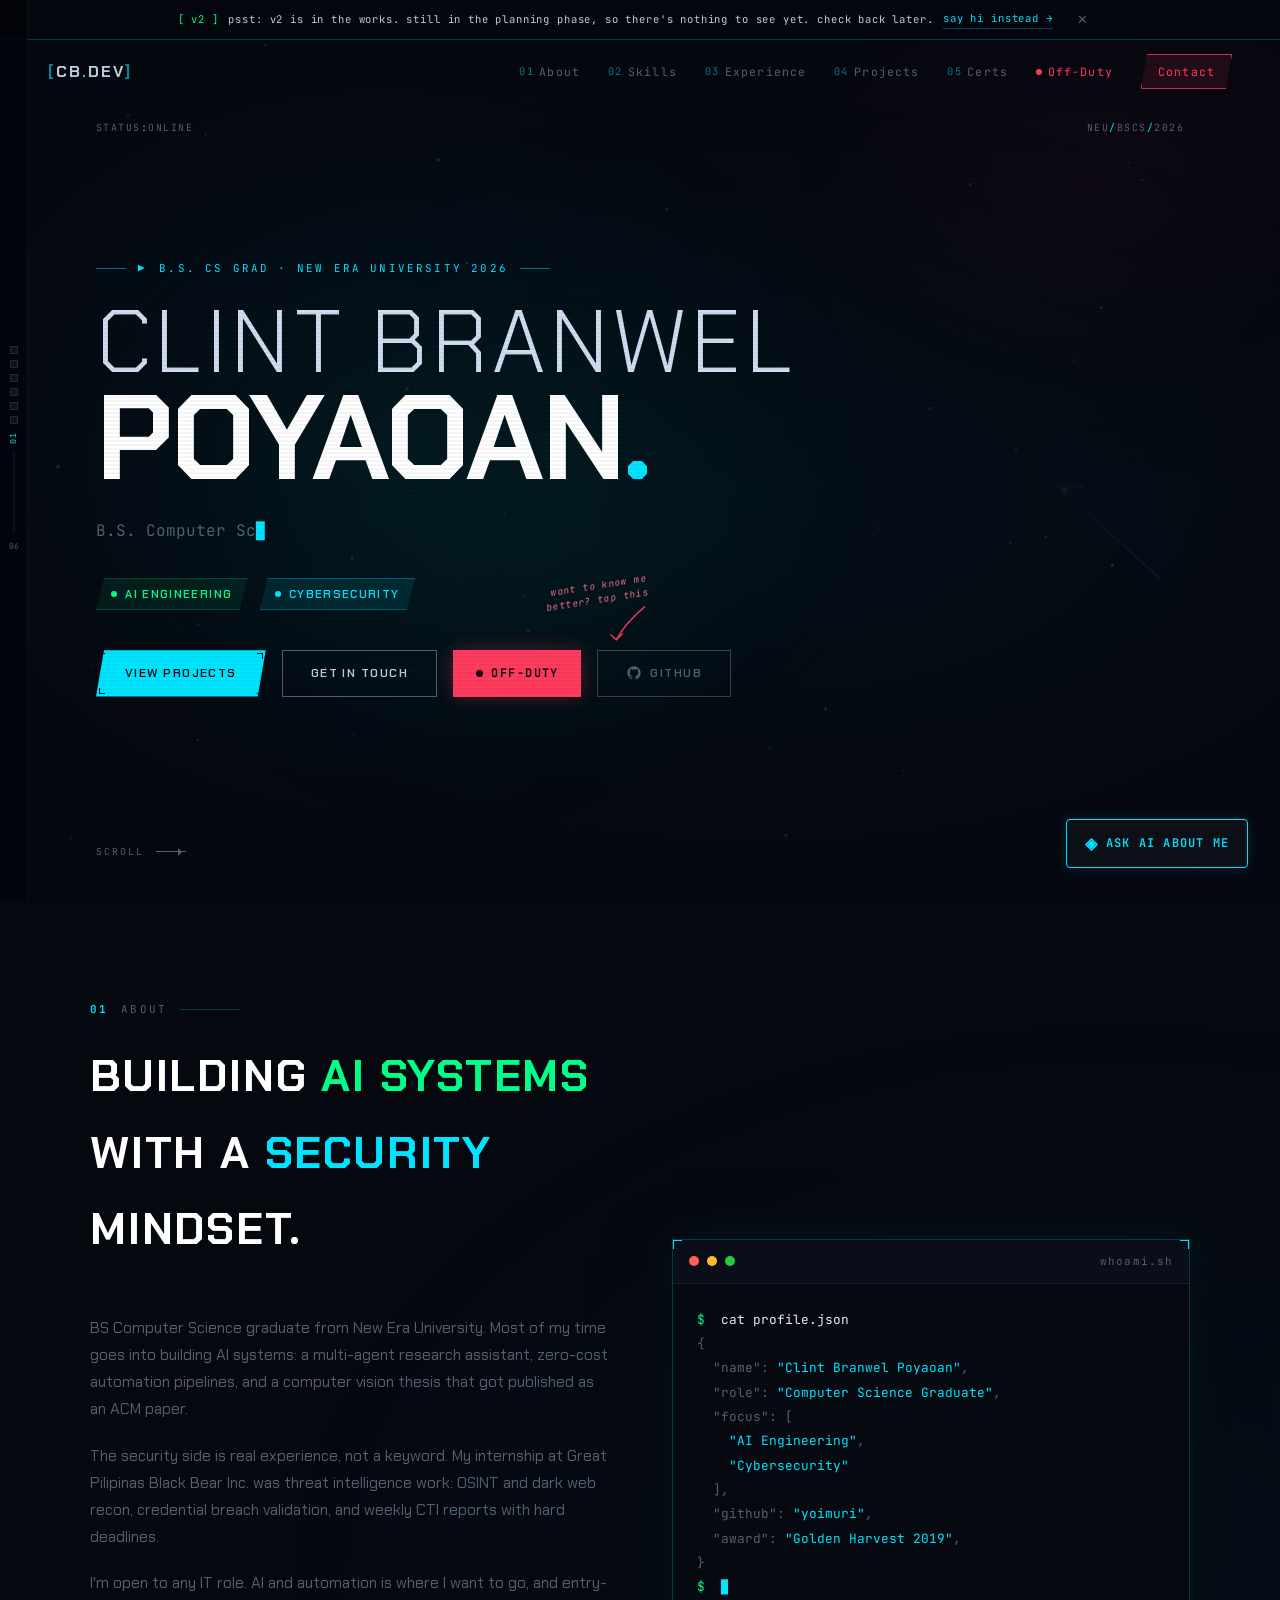
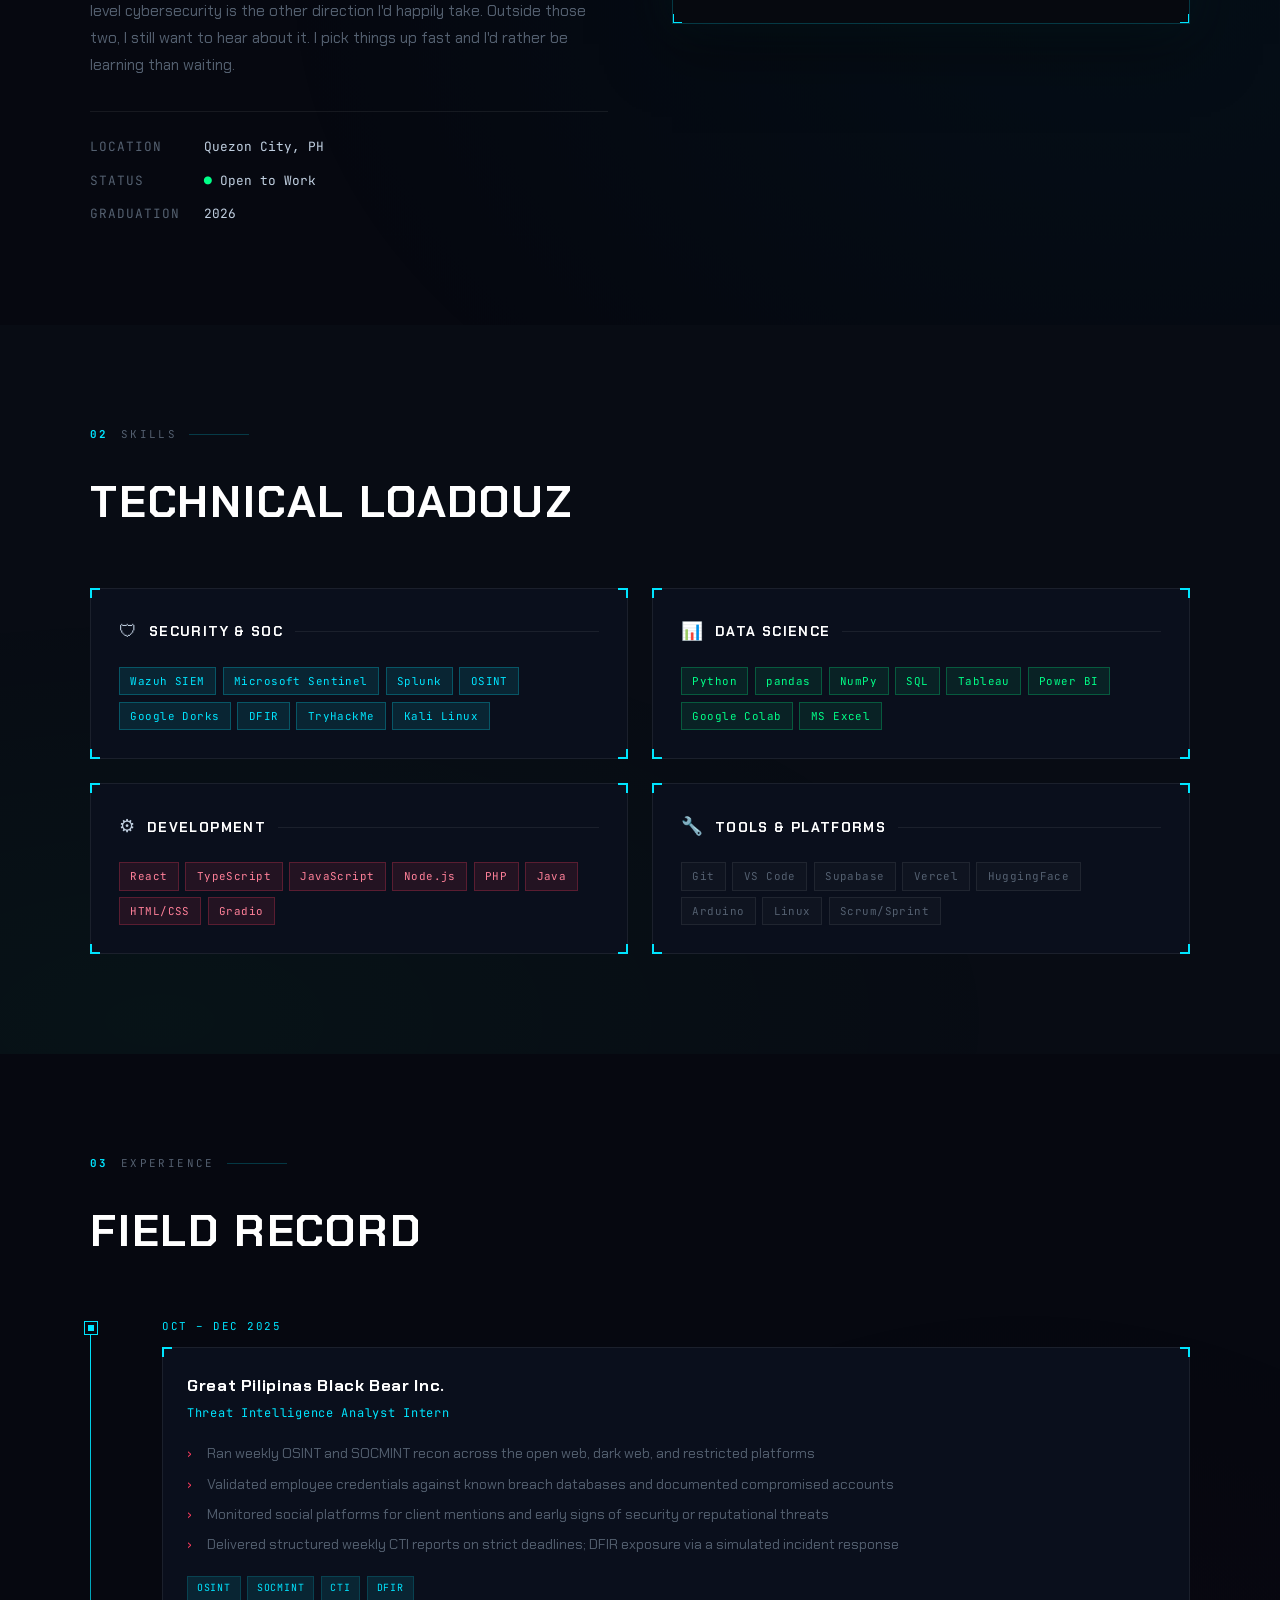
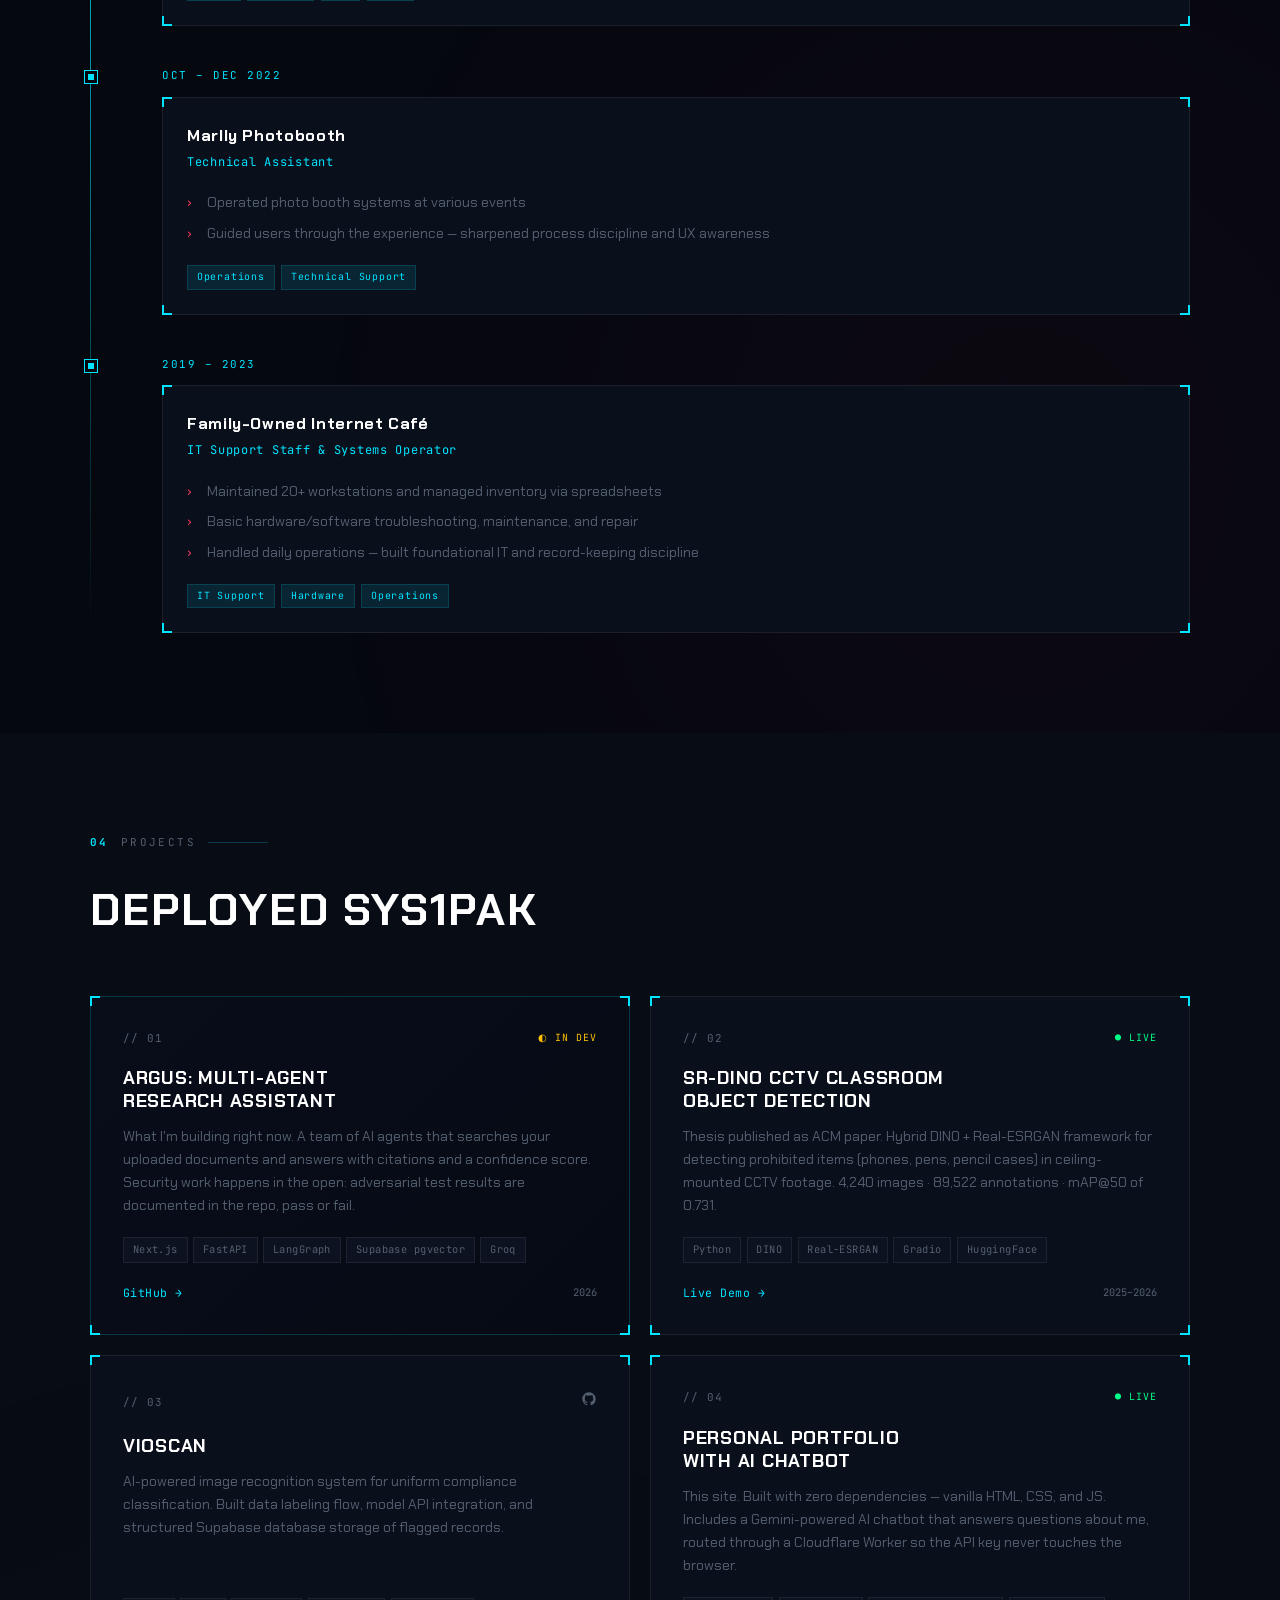
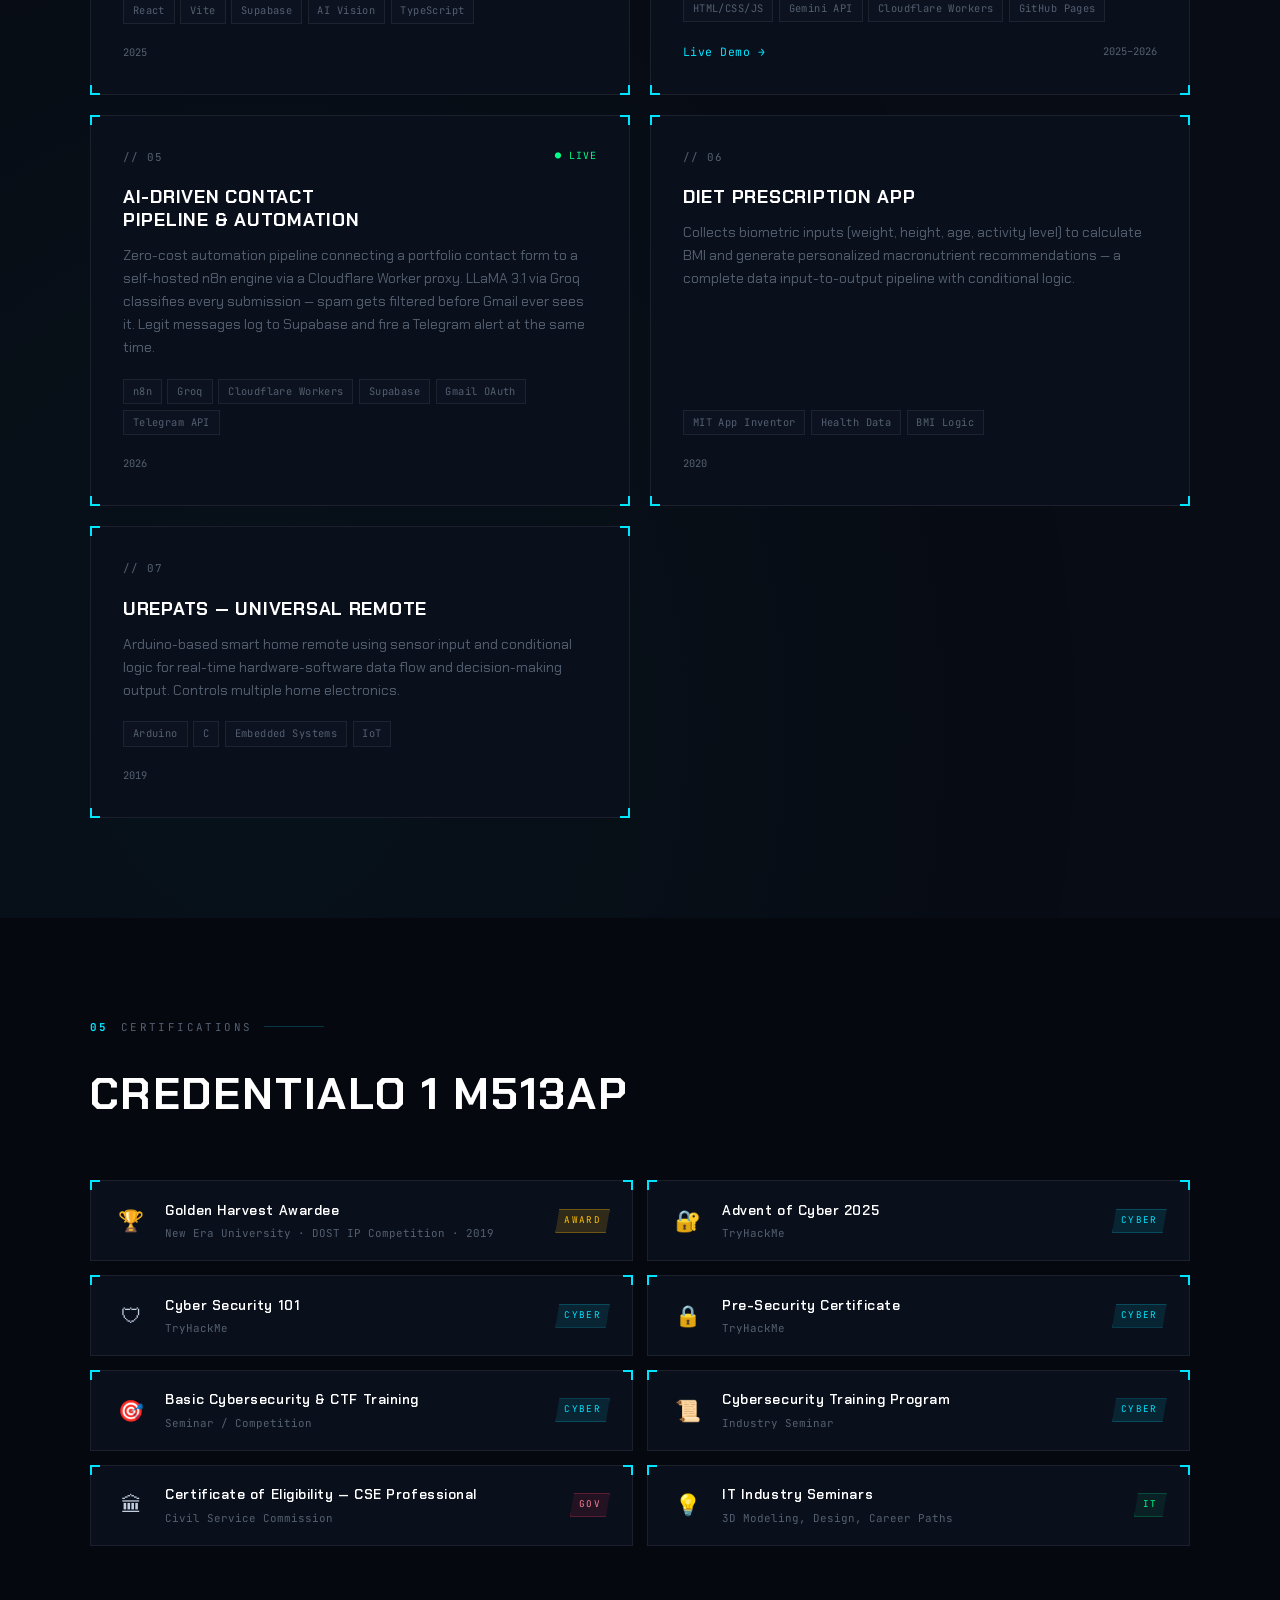
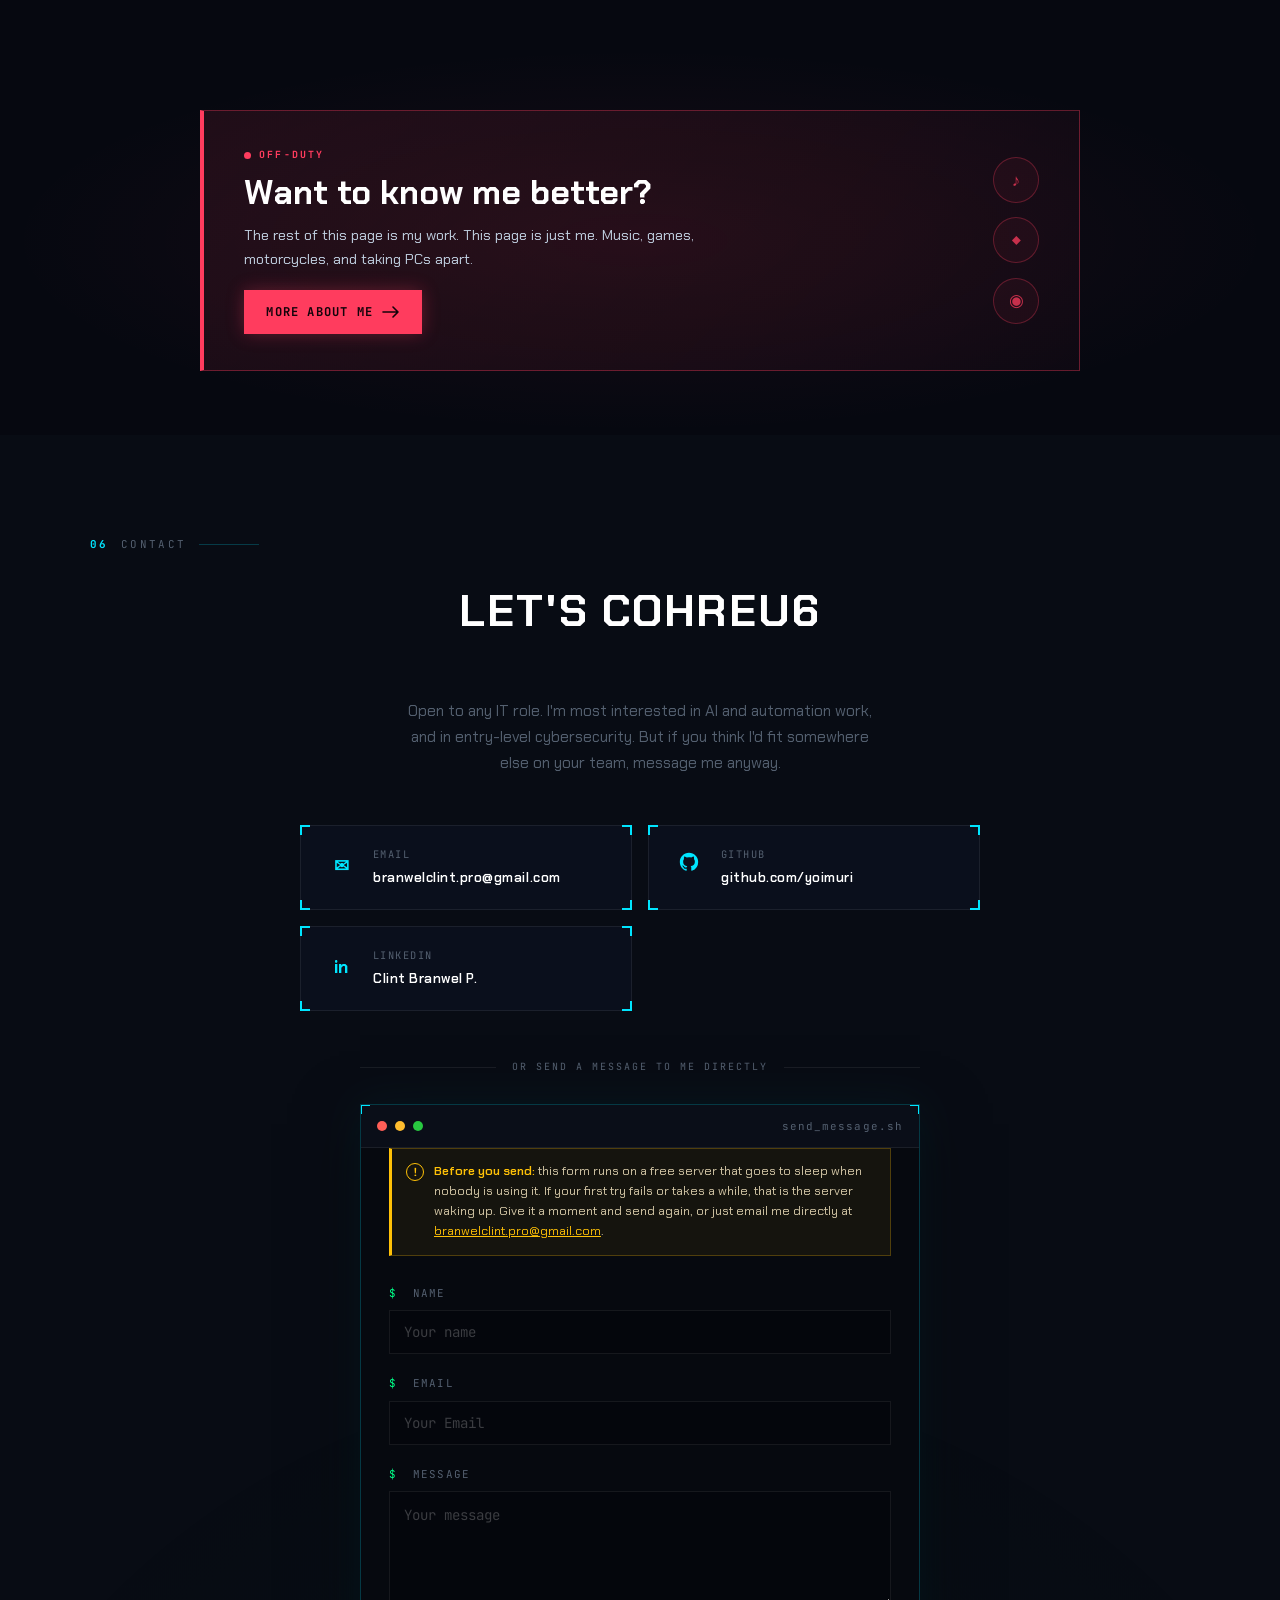
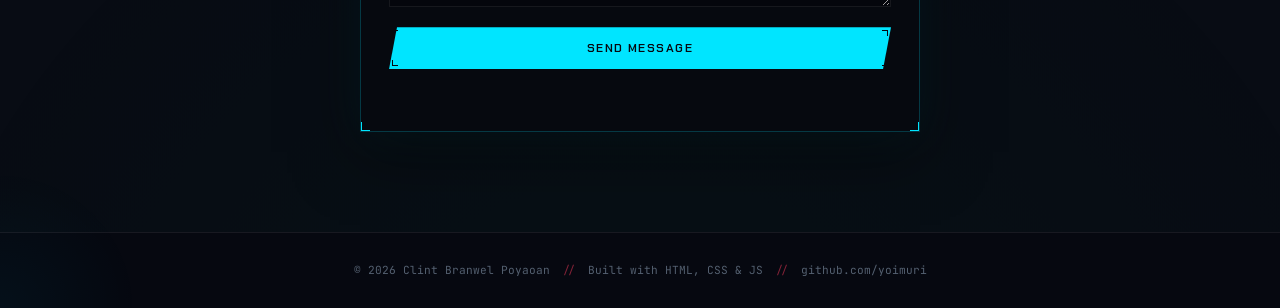
==== index.html @ 0e9dc9c6 "update 8/23" ====
<!DOCTYPE html>
<html lang="en">
<head>
  <meta charset="UTF-8" />
  <meta name="viewport" content="width=device-width, initial-scale=1.0" />
  <title>Clint Branwel Poyaoan — Portfolio</title>
  <link rel="stylesheet" href="style.css" />
  <link rel="preconnect" href="https://fonts.googleapis.com" />
  <link href="https://fonts.googleapis.com/css2?family=Chakra+Petch:ital,wght@0,300;0,400;0,500;0,600;0,700;1,300&family=JetBrains+Mono:wght@300;400;600;700&display=swap" rel="stylesheet" />
</head>
<body>

  <!-- V2 UPDATE BANNER (revealed by script.js unless dismissed) -->
  <div id="update-banner" class="update-banner" hidden>
    <span class="ub-tag">[ v2 ]</span>
    <span class="ub-text">
      <span class="ub-long">psst: v2 is in the works. still in the planning phase, so there's nothing to see yet. check back later.</span>
      <span class="ub-short">v2 in planning.</span>
    </span>
    <a href="#contact" class="ub-link">say hi instead →</a>
    <button id="ub-close" class="ub-close" aria-label="Dismiss update notice">✕</button>
  </div>

  <!-- SCANLINE OVERLAY -->
  <div class="scanline-overlay"></div>
  <!-- FILM STRIP SIDEBAR -->
  <div class="filmstrip" id="filmstrip">
    <div class="fs-holes">
      <div class="fs-hole"></div><div class="fs-hole"></div><div class="fs-hole"></div>
      <div class="fs-hole"></div><div class="fs-hole"></div><div class="fs-hole"></div>
    </div>
    <div class="fs-label" id="fs-label">01</div>
    <div class="fs-track"><div class="fs-fill" id="fs-fill"></div></div>
    <div class="fs-total">06</div>
  </div>


  <!-- CANVAS BACKGROUND -->
  <canvas id="bg-canvas"></canvas>

  <!-- NAV -->
  <nav id="navbar">
  <a href="#hero" class="nav-logo" style="cursor:pointer;text-decoration:none;color:inherit;">      <span class="logo-bracket">[</span>CB<span class="accent">.</span>DEV<span class="logo-bracket">]</span>
  </a>
    <ul class="nav-links">
      <li><a href="#about"><span class="nav-num">01</span>About</a></li>
      <li><a href="#skills"><span class="nav-num">02</span>Skills</a></li>
      <li><a href="#experience"><span class="nav-num">03</span>Experience</a></li>
      <li><a href="#projects"><span class="nav-num">04</span>Projects</a></li>
      <li><a href="#certifications"><span class="nav-num">05</span>Certs</a></li>
      <li><a href="offduty.html" class="nav-offduty"><span class="nav-offduty-dot"></span>Off-Duty</a></li>
      <li><a href="#contact" class="nav-cta">Contact</a></li>
    </ul>
    <button class="hamburger" id="hamburger" aria-label="Toggle menu">
      <span></span><span></span><span></span>
    </button>
  </nav>

  <!-- MOBILE MENU -->
  <div class="mobile-menu" id="mobile-menu">
    <a href="#about" class="mob-link">About</a>
    <a href="#skills" class="mob-link">Skills</a>
    <a href="#experience" class="mob-link">Experience</a>
    <a href="#projects" class="mob-link">Projects</a>
    <a href="#certifications" class="mob-link">Certs</a>
    <a href="offduty.html" class="mob-link mob-offduty">Off-Duty: more about me</a>
    <a href="#contact" class="mob-link">Contact</a>
  </div>

  <!-- HERO -->
  <section id="hero">
    <div class="hero-px-back" data-px="0.06"></div>
    <div class="hero-px-mid" data-px="0.14"></div>
    <div class="hero-hud-tl">STATUS<span class="accent">:</span>ONLINE</div>
    <div class="hero-hud-tr">NEU<span class="accent">/</span>BSCS<span class="accent">/</span>2026</div>
    <canvas id="radar-canvas"></canvas>

    <div class="hero-inner">
      <div class="hero-tag">
        <span class="tag-line"></span>
        <span class="blink">▶</span> B.S. CS GRAD · NEW ERA UNIVERSITY 2026
        <span class="tag-line"></span>
      </div>
      <h1 class="hero-name">
        <span class="line1">CLINT BRANWEL</span>
        <span class="line2">POYAOAN<span class="accent">.</span></span>
      </h1>
      <p class="hero-sub">
        <span class="typed-text" id="typed"></span><span class="cursor-blink">█</span>
      </p>
      <div class="hero-badges">
        <span class="badge data"><span class="badge-dot"></span>AI ENGINEERING</span>
        <span class="badge cyber"><span class="badge-dot"></span>CYBERSECURITY</span>
      </div>
      <div class="hero-cta">
        <a href="#projects" class="btn btn-primary">
          <span class="btn-corner tl"></span>
          <span class="btn-corner tr"></span>
          VIEW PROJECTS
          <span class="btn-corner bl"></span>
          <span class="btn-corner br"></span>
        </a>
        <a href="#contact" class="btn btn-outline">GET IN TOUCH</a>
        <div class="offduty-wrap">
          <a href="offduty.html" class="btn btn-offduty"><span class="offduty-dot"></span>OFF-DUTY</a>
          <a href="offduty.html" class="offduty-callout" aria-label="Visit off-duty page">
            <span class="callout-text">want to know me<br>better? tap this</span>
            <svg class="callout-arrow" width="42" height="36" viewBox="0 0 42 36" fill="none">
              <path d="M 38 3 C 28 9, 15 18, 5 31" stroke="#ff3c5e" stroke-width="1.5" stroke-linecap="round"/>
              <path d="M 0 25 L 5 31 L 12 26" stroke="#ff3c5e" stroke-width="1.5" stroke-linecap="round" stroke-linejoin="round"/>
    </svg>
  </a>
</div>
        <a href="https://github.com/yoimuri" target="_blank" rel="noopener" class="btn btn-ghost">
          <svg width="16" height="16" viewBox="0 0 24 24" fill="currentColor"><path d="M12 2C6.477 2 2 6.484 2 12.017c0 4.425 2.865 8.18 6.839 9.504.5.092.682-.217.682-.483 0-.237-.008-.868-.013-1.703-2.782.605-3.369-1.343-3.369-1.343-.454-1.158-1.11-1.466-1.11-1.466-.908-.62.069-.608.069-.608 1.003.07 1.531 1.032 1.531 1.032.892 1.53 2.341 1.088 2.91.832.092-.647.35-1.088.636-1.338-2.22-.253-4.555-1.113-4.555-4.951 0-1.093.39-1.988 1.029-2.688-.103-.253-.446-1.272.098-2.65 0 0 .84-.27 2.75 1.026A9.564 9.564 0 0112 6.844c.85.004 1.705.115 2.504.337 1.909-1.296 2.747-1.027 2.747-1.027.546 1.379.202 2.398.1 2.651.64.7 1.028 1.595 1.028 2.688 0 3.848-2.339 4.695-4.566 4.943.359.309.678.92.678 1.855 0 1.338-.012 2.419-.012 2.747 0 .268.18.58.688.482A10.019 10.019 0 0022 12.017C22 6.484 17.522 2 12 2z"/></svg>
          GITHUB
        </a>
      </div>
    </div>
    <div class="scroll-hint">
      <span>SCROLL</span>
      <div class="scroll-arrow"></div>
    </div>
  </section>

  <!-- ABOUT -->
  <section id="about" class="section film-section" data-frame="01">
    <div data-px="0.18"></div>
    <div class="container">
      <div class="section-label"><span class="label-num">01</span> ABOUT</div>
      <div class="about-grid">
        <div class="about-text reveal">
          <h2 class="section-heading">Building <span class="accent2">AI systems</span> with a <span class="accent">security</span> mindset.</h2>
          <p>BS Computer Science graduate from New Era University. Most of my time goes into building AI systems: a multi-agent research assistant, zero-cost automation pipelines, and a computer vision thesis that got published as an ACM paper.</p>
          <p>The security side is real experience, not a keyword. My internship at Great Pilipinas Black Bear Inc. was threat intelligence work: OSINT and dark web recon, credential breach validation, and weekly CTI reports with hard deadlines.</p>
          <p>I'm open to any IT role. AI and automation is where I want to go, and entry-level cybersecurity is the other direction I'd happily take. Outside those two, I still want to hear about it. I pick things up fast and I'd rather be learning than waiting.</p>
          <div class="about-info">
            <div class="info-item">
              <span class="info-label">LOCATION</span>
              <span>Quezon City, PH</span>
            </div>
            <div class="info-item">
              <span class="info-label">STATUS</span>
              <span class="status-dot">Open to Work</span>
            </div>
            <div class="info-item">
              <span class="info-label">GRADUATION</span>
              <span>2026</span>
            </div>
          </div>
        </div>
        <div class="about-visual reveal delay-2">
          <div class="terminal-card hud-card">
            <div class="hud-corner tl"></div>
            <div class="hud-corner tr"></div>
            <div class="hud-corner bl"></div>
            <div class="hud-corner br"></div>
            <div class="terminal-top">
              <span class="dot red"></span><span class="dot yellow"></span><span class="dot green"></span>
              <span class="terminal-title">whoami.sh</span>
            </div>
            <div class="terminal-body">
              <p><span class="t-prompt">$</span> <span class="t-cmd">cat profile.json</span></p>
              <p class="t-out">{</p>
              <p class="t-out">&nbsp;&nbsp;"name": <span class="t-str">"Clint Branwel Poyaoan"</span>,</p>
              <p class="t-out">&nbsp;&nbsp;"role": <span class="t-str">"Computer Science Graduate"</span>,</p>
              <p class="t-out">&nbsp;&nbsp;"focus": [</p>
              <p class="t-out">&nbsp;&nbsp;&nbsp;&nbsp;<span class="t-str">"AI Engineering"</span>,</p>
              <p class="t-out">&nbsp;&nbsp;&nbsp;&nbsp;<span class="t-str">"Cybersecurity"</span></p>
              <p class="t-out">&nbsp;&nbsp;],</p>
              <p class="t-out">&nbsp;&nbsp;"github": <span class="t-str">"yoimuri"</span>,</p>
              <p class="t-out">&nbsp;&nbsp;"award": <span class="t-str">"Golden Harvest 2019"</span>,</p>
              <p class="t-out">}</p>
              <p><span class="t-prompt">$</span> <span class="cursor-blink">█</span></p>
            </div>
          </div>
        </div>
      </div>
    </div>
  </section>

  <!-- SKILLS -->
  <!-- FIX: restored section-alt class; removed malformed "</div section-alt">" -->
  <section id="skills" class="section section-alt film-section" data-frame="02">
    <div data-px="0.15"></div>
    <div class="container">
      <div class="section-label"><span class="label-num">02</span> SKILLS</div>
      <h2 class="section-heading reveal scramble">TECHNICAL <span class="accent">LOADOUT</span></h2>
      <div class="skills-grid">

        <div class="skill-category hud-card reveal">
          <div class="hud-corner tl"></div><div class="hud-corner tr"></div>
          <div class="hud-corner bl"></div><div class="hud-corner br"></div>
          <div class="skill-cat-header">
            <span class="skill-icon">🛡</span>
            <h3>Security &amp; SOC</h3>
            <span class="skill-cat-line"></span>
          </div>
          <div class="skill-tags">
            <span class="tag tag-sec">Wazuh SIEM</span>
            <span class="tag tag-sec">Microsoft Sentinel</span>
            <span class="tag tag-sec">Splunk</span>
            <span class="tag tag-sec">OSINT</span>
            <span class="tag tag-sec">Google Dorks</span>
            <span class="tag tag-sec">DFIR</span>
            <span class="tag tag-sec">TryHackMe</span>
            <span class="tag tag-sec">Kali Linux</span>
          </div>
        </div>

        <div class="skill-category hud-card reveal delay-1">
          <div class="hud-corner tl"></div><div class="hud-corner tr"></div>
          <div class="hud-corner bl"></div><div class="hud-corner br"></div>
          <div class="skill-cat-header">
            <span class="skill-icon">📊</span>
            <h3>Data Science</h3>
            <span class="skill-cat-line"></span>
          </div>
          <div class="skill-tags">
            <span class="tag tag-data">Python</span>
            <span class="tag tag-data">pandas</span>
            <span class="tag tag-data">NumPy</span>
            <span class="tag tag-data">SQL</span>
            <span class="tag tag-data">Tableau</span>
            <span class="tag tag-data">Power BI</span>
            <span class="tag tag-data">Google Colab</span>
            <span class="tag tag-data">MS Excel</span>
          </div>
        </div>

        <div class="skill-category hud-card reveal delay-2">
          <div class="hud-corner tl"></div><div class="hud-corner tr"></div>
          <div class="hud-corner bl"></div><div class="hud-corner br"></div>
          <div class="skill-cat-header">
            <span class="skill-icon">⚙</span>
            <h3>Development</h3>
            <span class="skill-cat-line"></span>
          </div>
          <div class="skill-tags">
            <span class="tag tag-dev">React</span>
            <span class="tag tag-dev">TypeScript</span>
            <span class="tag tag-dev">JavaScript</span>
            <span class="tag tag-dev">Node.js</span>
            <span class="tag tag-dev">PHP</span>
            <span class="tag tag-dev">Java</span>
            <span class="tag tag-dev">HTML/CSS</span>
            <span class="tag tag-dev">Gradio</span>
          </div>
        </div>

        <div class="skill-category hud-card reveal delay-3">
          <div class="hud-corner tl"></div><div class="hud-corner tr"></div>
          <div class="hud-corner bl"></div><div class="hud-corner br"></div>
          <div class="skill-cat-header">
            <span class="skill-icon">🔧</span>
            <h3>Tools &amp; Platforms</h3>
            <span class="skill-cat-line"></span>
          </div>
          <div class="skill-tags">
            <span class="tag tag-tool">Git</span>
            <span class="tag tag-tool">VS Code</span>
            <span class="tag tag-tool">Supabase</span>
            <span class="tag tag-tool">Vercel</span>
            <span class="tag tag-tool">HuggingFace</span>
            <span class="tag tag-tool">Arduino</span>
            <span class="tag tag-tool">Linux</span>
            <span class="tag tag-tool">Scrum/Sprint</span>
          </div>
        </div>

      </div>
    </div>
  </section>

  <!-- EXPERIENCE -->
  <section id="experience" class="section film-section" data-frame="03">
    <div data-px="0.2"></div>
    <div class="container">
      <div class="section-label"><span class="label-num">03</span> EXPERIENCE</div>
      <h2 class="section-heading reveal scramble">FIELD <span class="accent">RECORD</span></h2>
      <div class="timeline">

        <div class="timeline-item reveal">
          <div class="timeline-dot"><div class="dot-inner"></div></div>
          <div class="timeline-date">OCT – DEC 2025</div>
          <div class="timeline-card hud-card">
            <div class="hud-corner tl"></div><div class="hud-corner tr"></div>
            <div class="hud-corner bl"></div><div class="hud-corner br"></div>
            <div class="tl-company">Great Pilipinas Black Bear Inc.</div>
            <div class="tl-role">Threat Intelligence Analyst Intern</div>
            <ul class="tl-bullets">
              <li>Ran weekly OSINT and SOCMINT recon across the open web, dark web, and restricted platforms</li>
              <li>Validated employee credentials against known breach databases and documented compromised accounts</li>
              <li>Monitored social platforms for client mentions and early signs of security or reputational threats</li>
              <li>Delivered structured weekly CTI reports on strict deadlines; DFIR exposure via a simulated incident response</li>
            </ul>
            <div class="tl-tags">
              <span class="tl-tag">OSINT</span><span class="tl-tag">SOCMINT</span><span class="tl-tag">CTI</span><span class="tl-tag">DFIR</span>
            </div>
          </div>
        </div>

        <div class="timeline-item reveal delay-1">
          <div class="timeline-dot"><div class="dot-inner"></div></div>
          <div class="timeline-date">OCT – DEC 2022</div>
          <div class="timeline-card hud-card">
            <div class="hud-corner tl"></div><div class="hud-corner tr"></div>
            <div class="hud-corner bl"></div><div class="hud-corner br"></div>
            <div class="tl-company">Marlly Photobooth</div>
            <div class="tl-role">Technical Assistant</div>
            <ul class="tl-bullets">
              <li>Operated photo booth systems at various events</li>
              <li>Guided users through the experience — sharpened process discipline and UX awareness</li>
            </ul>
            <div class="tl-tags">
              <span class="tl-tag">Operations</span><span class="tl-tag">Technical Support</span>
            </div>
          </div>
        </div>

        <div class="timeline-item reveal delay-2">
          <div class="timeline-dot"><div class="dot-inner"></div></div>
          <div class="timeline-date">2019 – 2023</div>
          <div class="timeline-card hud-card">
            <div class="hud-corner tl"></div><div class="hud-corner tr"></div>
            <div class="hud-corner bl"></div><div class="hud-corner br"></div>
            <div class="tl-company">Family-Owned Internet Café</div>
            <div class="tl-role">IT Support Staff &amp; Systems Operator</div>
            <ul class="tl-bullets">
              <li>Maintained 20+ workstations and managed inventory via spreadsheets</li>
              <li>Basic hardware/software troubleshooting, maintenance, and repair</li>
              <li>Handled daily operations — built foundational IT and record-keeping discipline</li>
            </ul>
            <div class="tl-tags">
              <span class="tl-tag">IT Support</span><span class="tl-tag">Hardware</span><span class="tl-tag">Operations</span>
            </div>
          </div>
        </div>

      </div>
    </div>
  </section>

  <!-- PROJECTS -->
  <!-- FIX: restored section-alt class; removed malformed "</div section-alt">" -->
  <section id="projects" class="section section-alt film-section" data-frame="04">
    <div data-px="0.16"></div>
    <div class="container">
      <div class="section-label"><span class="label-num">04</span> PROJECTS</div>
      <h2 class="section-heading reveal scramble">DEPLOYED <span class="accent">SYSTEMS</span></h2>
      <div class="projects-grid">

        <div class="project-card hud-card reveal featured">
          <div class="hud-corner tl"></div><div class="hud-corner tr"></div>
          <div class="hud-corner bl"></div><div class="hud-corner br"></div>
          <div class="project-header">
            <span class="project-num">// 01</span>
            <span class="proj-status indev">◐ IN DEV</span>
          </div>
          <h3 class="project-title">ARGUS: Multi-Agent<br>Research Assistant</h3>
          <p class="project-desc">What I'm building right now. A team of AI agents that searches your uploaded documents and answers with citations and a confidence score. Security work happens in the open: adversarial test results are documented in the repo, pass or fail.</p>
          <div class="project-tech">
            <span>Next.js</span><span>FastAPI</span><span>LangGraph</span><span>Supabase pgvector</span><span>Groq</span>
          </div>
          <div class="project-footer">
            <a href="https://github.com/yoimuri/argus" target="_blank" class="project-btn">GitHub →</a>
            <span class="project-year">2026</span>
          </div>
        </div>

        <div class="project-card hud-card reveal">
          <div class="hud-corner tl"></div><div class="hud-corner tr"></div>
          <div class="hud-corner bl"></div><div class="hud-corner br"></div>
          <div class="project-header">
            <span class="project-num">// 02</span>
            <span class="proj-status live">● LIVE</span>
          </div>
          <h3 class="project-title">SR-DINO CCTV Classroom<br>Object Detection</h3>
          <p class="project-desc">Thesis published as ACM paper. Hybrid DINO + Real-ESRGAN framework for detecting prohibited items (phones, pens, pencil cases) in ceiling-mounted CCTV footage. 4,240 images · 89,522 annotations · mAP@50 of 0.731.</p>
          <div class="project-tech">
            <span>Python</span><span>DINO</span><span>Real-ESRGAN</span><span>Gradio</span><span>HuggingFace</span>
          </div>
          <div class="project-footer">
            <a href="https://yoimuri-dino-classroom-detection.hf.space/" target="_blank" class="project-btn">Live Demo →</a>
            <span class="project-year">2025–2026</span>
          </div>
        </div>

        <div class="project-card hud-card reveal delay-1">
          <div class="hud-corner tl"></div><div class="hud-corner tr"></div>
          <div class="hud-corner bl"></div><div class="hud-corner br"></div>
          <div class="project-header">
            <span class="project-num">// 03</span>
            <a href="https://github.com/yoimuri" target="_blank" class="proj-link" title="GitHub">
              <svg width="16" height="16" viewBox="0 0 24 24" fill="currentColor"><path d="M12 2C6.477 2 2 6.484 2 12.017c0 4.425 2.865 8.18 6.839 9.504.5.092.682-.217.682-.483 0-.237-.008-.868-.013-1.703-2.782.605-3.369-1.343-3.369-1.343-.454-1.158-1.11-1.466-1.11-1.466-.908-.62.069-.608.069-.608 1.003.07 1.531 1.032 1.531 1.032.892 1.53 2.341 1.088 2.91.832.092-.647.35-1.088.636-1.338-2.22-.253-4.555-1.113-4.555-4.951 0-1.093.39-1.988 1.029-2.688-.103-.253-.446-1.272.098-2.65 0 0 .84-.27 2.75 1.026A9.564 9.564 0 0112 6.844c.85.004 1.705.115 2.504.337 1.909-1.296 2.747-1.027 2.747-1.027.546 1.379.202 2.398.1 2.651.64.7 1.028 1.595 1.028 2.688 0 3.848-2.339 4.695-4.566 4.943.359.309.678.92.678 1.855 0 1.338-.012 2.419-.012 2.747 0 .268.18.58.688.482A10.019 10.019 0 0022 12.017C22 6.484 17.522 2 12 2z"/></svg>
            </a>
          </div>
          <h3 class="project-title">VioScan</h3>
          <p class="project-desc">AI-powered image recognition system for uniform compliance classification. Built data labeling flow, model API integration, and structured Supabase database storage of flagged records.</p>
          <div class="project-tech">
            <span>React</span><span>Vite</span><span>Supabase</span><span>AI Vision</span><span>TypeScript</span>
          </div>
          <div class="project-footer">
            <span class="project-year">2025</span>
          </div>
        </div>

            <div class="project-card hud-card reveal delay-2">
      <div class="hud-corner tl"></div><div class="hud-corner tr"></div>
      <div class="hud-corner bl"></div><div class="hud-corner br"></div>
      <div class="project-header">
        <span class="project-num">// 04</span>
        <span class="proj-status live">● LIVE</span>
      </div>
      <h3 class="project-title">Personal Portfolio<br>with AI Chatbot</h3>
      <p class="project-desc">This site. Built with zero dependencies — vanilla HTML, CSS, and JS. Includes a Gemini-powered AI chatbot that answers questions about me, routed through a Cloudflare Worker so the API key never touches the browser.</p>
      <div class="project-tech">
        <span>HTML/CSS/JS</span><span>Gemini API</span><span>Cloudflare Workers</span><span>GitHub Pages</span>
      </div>
      <div class="project-footer">
        <a href="https://yoimuri.github.io" target="_blank" class="project-btn">Live Demo →</a>
        <span class="project-year">2025–2026</span>
      </div>
    </div>
        <div class="project-card hud-card reveal delay-3">
          <div class="hud-corner tl"></div><div class="hud-corner tr"></div>
          <div class="hud-corner bl"></div><div class="hud-corner br"></div>
          <div class="project-header">
            <span class="project-num">// 05</span>
            <span class="proj-status live">● LIVE</span>
          </div>
          <h3 class="project-title">AI-Driven Contact<br>Pipeline &amp; Automation</h3>
          <p class="project-desc">Zero-cost automation pipeline connecting a portfolio contact form to a self-hosted n8n engine via a Cloudflare Worker proxy. LLaMA 3.1 via Groq classifies every submission — spam gets filtered before Gmail ever sees it. Legit messages log to Supabase and fire a Telegram alert at the same time.</p>
          <div class="project-tech">
            <span>n8n</span><span>Groq</span><span>Cloudflare Workers</span><span>Supabase</span><span>Gmail OAuth</span><span>Telegram API</span>
          </div>
          <div class="project-footer">
            <span class="project-year">2026</span>
          </div>
        </div>

        <div class="project-card hud-card reveal delay-4">
          <div class="hud-corner tl"></div><div class="hud-corner tr"></div>
          <div class="hud-corner bl"></div><div class="hud-corner br"></div>
          <div class="project-header">
            <span class="project-num">// 06</span>
          </div>
          <h3 class="project-title">Diet Prescription App</h3>
          <p class="project-desc">Collects biometric inputs (weight, height, age, activity level) to calculate BMI and generate personalized macronutrient recommendations — a complete data input-to-output pipeline with conditional logic.</p>
          <div class="project-tech">
            <span>MIT App Inventor</span><span>Health Data</span><span>BMI Logic</span>
          </div>
          <div class="project-footer">
            <span class="project-year">2020</span>
          </div>
        </div>

        <div class="project-card hud-card reveal delay-5">
          <div class="hud-corner tl"></div><div class="hud-corner tr"></div>
          <div class="hud-corner bl"></div><div class="hud-corner br"></div>
          <div class="project-header">
            <span class="project-num">// 07</span>
          </div>
          <h3 class="project-title">UREPATS — Universal Remote</h3>
          <p class="project-desc">Arduino-based smart home remote using sensor input and conditional logic for real-time hardware-software data flow and decision-making output. Controls multiple home electronics.</p>
          <div class="project-tech">
            <span>Arduino</span><span>C</span><span>Embedded Systems</span><span>IoT</span>
          </div>
          <div class="project-footer">
            <span class="project-year">2019</span>
          </div>
        </div>

      </div>
    </div>
  </section>

  <!-- CERTIFICATIONS -->
  <section id="certifications" class="section film-section" data-frame="05">
    <div data-px="0.18"></div>
    <div class="container">
      <div class="section-label"><span class="label-num">05</span> CERTIFICATIONS</div>
      <h2 class="section-heading reveal scramble">CREDENTIALS &amp; <span class="accent">AWARDS</span></h2>
      <div class="certs-grid">
        <div class="cert-card hud-card reveal">
          <div class="hud-corner tl"></div><div class="hud-corner tr"></div>
          <span class="cert-icon">🏆</span>
          <div class="cert-info">
            <div class="cert-title">Golden Harvest Awardee</div>
            <div class="cert-org">New Era University · DOST IP Competition · 2019</div>
          </div>
          <span class="cert-badge award">AWARD</span>
        </div>
        <div class="cert-card hud-card reveal delay-1">
          <div class="hud-corner tl"></div><div class="hud-corner tr"></div>
          <span class="cert-icon">🔐</span>
          <div class="cert-info">
            <div class="cert-title">Advent of Cyber 2025</div>
            <div class="cert-org">TryHackMe</div>
          </div>
          <span class="cert-badge cyber">CYBER</span>
        </div>
        <div class="cert-card hud-card reveal delay-1">
          <div class="hud-corner tl"></div><div class="hud-corner tr"></div>
          <span class="cert-icon">🛡</span>
          <div class="cert-info">
            <div class="cert-title">Cyber Security 101</div>
            <div class="cert-org">TryHackMe</div>
          </div>
          <span class="cert-badge cyber">CYBER</span>
        </div>
        <div class="cert-card hud-card reveal delay-2">
          <div class="hud-corner tl"></div><div class="hud-corner tr"></div>
          <span class="cert-icon">🔒</span>
          <div class="cert-info">
            <div class="cert-title">Pre-Security Certificate</div>
            <div class="cert-org">TryHackMe</div>
          </div>
          <span class="cert-badge cyber">CYBER</span>
        </div>
        <div class="cert-card hud-card reveal delay-2">
          <div class="hud-corner tl"></div><div class="hud-corner tr"></div>
          <span class="cert-icon">🎯</span>
          <div class="cert-info">
            <div class="cert-title">Basic Cybersecurity &amp; CTF Training</div>
            <div class="cert-org">Seminar / Competition</div>
          </div>
          <span class="cert-badge cyber">CYBER</span>
        </div>
        <div class="cert-card hud-card reveal delay-3">
          <div class="hud-corner tl"></div><div class="hud-corner tr"></div>
          <span class="cert-icon">📜</span>
          <div class="cert-info">
            <div class="cert-title">Cybersecurity Training Program</div>
            <div class="cert-org">Industry Seminar</div>
          </div>
          <span class="cert-badge cyber">CYBER</span>
        </div>
        <div class="cert-card hud-card reveal delay-3">
          <div class="hud-corner tl"></div><div class="hud-corner tr"></div>
          <span class="cert-icon">🏛</span>
          <div class="cert-info">
            <div class="cert-title">Certificate of Eligibility — CSE Professional</div>
            <div class="cert-org">Civil Service Commission</div>
          </div>
          <span class="cert-badge gov">GOV</span>
        </div>
        <div class="cert-card hud-card reveal delay-4">
          <div class="hud-corner tl"></div><div class="hud-corner tr"></div>
          <span class="cert-icon">💡</span>
          <div class="cert-info">
            <div class="cert-title">IT Industry Seminars</div>
            <div class="cert-org">3D Modeling, Design, Career Paths</div>
          </div>
          <span class="cert-badge it">IT</span>
        </div>
      </div>
    </div>
  </section>

  <!-- OFF-DUTY INVITE — full-width band so people who only scroll still see it -->
  <section id="offduty-invite" class="offduty-band">
    <a href="offduty.html" class="ob-card" aria-label="Off-duty page: more about me outside of work">
      <span class="ob-glow" aria-hidden="true"></span>
      <span class="ob-body">
        <span class="ob-eyebrow"><span class="ob-dot"></span>OFF-DUTY</span>
        <span class="ob-title">Want to know me better?</span>
        <span class="ob-desc">
          The rest of this page is my work. This page is just me. Music, games, motorcycles,
          and taking PCs apart.
        </span>
        <span class="ob-cta">
          More about me
          <svg class="ob-arrow" width="18" height="12" viewBox="0 0 18 12" fill="none" aria-hidden="true">
            <path d="M1 6h15M11 1l5 5-5 5" stroke="currentColor" stroke-width="1.6"
                  stroke-linecap="round" stroke-linejoin="round"/>
          </svg>
        </span>
      </span>
      <span class="ob-art" aria-hidden="true">
        <span class="ob-icon">&#9834;</span>
        <span class="ob-icon">&#9670;</span>
        <span class="ob-icon">&#9673;</span>
      </span>
    </a>
  </section>

  <!-- CONTACT -->
  <!-- FIX: restored section-alt class; removed malformed "</div section-alt">" -->
  <section id="contact" class="section section-alt film-section" data-frame="06">
    <div data-px="0.14"></div>
    <div class="container contact-container">
      <div class="section-label"><span class="label-num">06</span> CONTACT</div>
      <h2 class="section-heading reveal scramble">LET'S <span class="accent">CONNECT</span></h2>
      <p class="contact-sub reveal delay-1">Open to any IT role. I'm most interested in AI and automation work, and in entry-level cybersecurity. But if you think I'd fit somewhere else on your team, message me anyway.</p>
      <div class="contact-links reveal delay-2">
        <a href="mailto:branwelclint.pro@gmail.com" class="contact-card hud-card">
          <div class="hud-corner tl"></div><div class="hud-corner tr"></div>
          <div class="hud-corner bl"></div><div class="hud-corner br"></div>
          <span class="contact-icon">✉</span>
          <div>
            <div class="contact-label">EMAIL</div>
            <div class="contact-value">branwelclint.pro@gmail.com</div>
          </div>
        </a>
        <a href="https://github.com/yoimuri" target="_blank" rel="noopener" class="contact-card hud-card">
          <div class="hud-corner tl"></div><div class="hud-corner tr"></div>
          <div class="hud-corner bl"></div><div class="hud-corner br"></div>
          <span class="contact-icon">
            <svg width="22" height="22" viewBox="0 0 24 24" fill="currentColor"><path d="M12 2C6.477 2 2 6.484 2 12.017c0 4.425 2.865 8.18 6.839 9.504.5.092.682-.217.682-.483 0-.237-.008-.868-.013-1.703-2.782.605-3.369-1.343-3.369-1.343-.454-1.158-1.11-1.466-1.11-1.466-.908-.62.069-.608.069-.608 1.003.07 1.531 1.032 1.531 1.032.892 1.53 2.341 1.088 2.91.832.092-.647.35-1.088.636-1.338-2.22-.253-4.555-1.113-4.555-4.951 0-1.093.39-1.988 1.029-2.688-.103-.253-.446-1.272.098-2.65 0 0 .84-.27 2.75 1.026A9.564 9.564 0 0112 6.844c.85.004 1.705.115 2.504.337 1.909-1.296 2.747-1.027 2.747-1.027.546 1.379.202 2.398.1 2.651.64.7 1.028 1.595 1.028 2.688 0 3.848-2.339 4.695-4.566 4.943.359.309.678.92.678 1.855 0 1.338-.012 2.419-.012 2.747 0 .268.18.58.688.482A10.019 10.019 0 0022 12.017C22 6.484 17.522 2 12 2z"/></svg>
          </span>
          <div>
            <div class="contact-label">GITHUB</div>
            <div class="contact-value">github.com/yoimuri</div>
          </div>
        </a>
        <a href="https://www.linkedin.com/in/clint-branwel-p-b356a1364" target="_blank" rel="noopener" class="contact-card hud-card">
          <div class="hud-corner tl"></div><div class="hud-corner tr"></div>
          <div class="hud-corner bl"></div><div class="hud-corner br"></div>
          <span class="contact-icon">in</span>
          <div>
            <div class="contact-label">LINKEDIN</div>
            <div class="contact-value">Clint Branwel P.</div>
          </div>
        </a>
      </div>

      <div class="contact-divider reveal delay-3"><span>OR SEND A MESSAGE TO ME DIRECTLY</span></div>

      <div class="contact-form-wrap reveal delay-4">
        <div class="terminal-card hud-card">
          <div class="hud-corner tl"></div><div class="hud-corner tr"></div>
          <div class="hud-corner bl"></div><div class="hud-corner br"></div>
          <div class="terminal-top">
            <span class="dot red"></span><span class="dot yellow"></span><span class="dot green"></span>
            <span class="terminal-title">send_message.sh</span>
          </div>
          <p class="form-notice">
            <span class="form-notice-icon" aria-hidden="true">!</span>
            <span><strong>Before you send:</strong> this form runs on a free server that goes to
            sleep when nobody is using it. If your first try fails or takes a while, that is the
            server waking up. Give it a moment and send again, or just email me directly at
            <a href="mailto:branwelclint.pro@gmail.com">branwelclint.pro@gmail.com</a>.</span>
          </p>
          <form id="contact-form" class="contact-form" novalidate>
            <div class="form-row">
              <label for="cf-name" class="form-label"><span class="t-prompt">$</span> name</label>
              <input type="text" id="cf-name" name="name" class="form-input" placeholder="Your name" maxlength="100" autocomplete="name" required>
            </div>
            <div class="form-row">
              <label for="cf-email" class="form-label"><span class="t-prompt">$</span> email</label>
              <input type="email" id="cf-email" name="email" class="form-input" placeholder="Your Email" maxlength="150" autocomplete="email" required>
            </div>
            <div class="form-row">
              <label for="cf-message" class="form-label"><span class="t-prompt">$</span> message</label>
              <textarea id="cf-message" name="message" class="form-input form-textarea" placeholder="Your message" maxlength="2000" rows="4" required></textarea>
            </div>
            <div class="form-honeypot" aria-hidden="true">
              <label for="cf-website">Website</label>
              <input type="text" id="cf-website" name="website" tabindex="-1" autocomplete="off">
            </div>
            <button type="submit" class="btn btn-primary form-submit" id="cf-submit">
              <span class="btn-corner tl"></span><span class="btn-corner tr"></span>
              <span id="cf-submit-text">SEND MESSAGE</span>
              <span class="btn-corner bl"></span><span class="btn-corner br"></span>
            </button>
            <div id="cf-status" class="form-status" role="status" aria-live="polite"></div>
          </form>
        </div>
      </div>
    </div>
  </section>

  <!-- FOOTER -->
  <footer>
    <div class="footer-inner">
      <span>© 2026 Clint Branwel Poyaoan</span>
      <span class="footer-sep">//</span>
      <span>Built with HTML, CSS &amp; JS</span>
      <span class="footer-sep">//</span>
      <a href="https://github.com/yoimuri" target="_blank">github.com/yoimuri</a>
    </div>
  </footer>

  <!-- AI CHATBOT WIDGET -->
<div id="chat-btn" class="chat-fab" aria-label="Ask about Clint">
  <span class="chat-fab-icon">◈</span>
  <span class="chat-fab-label">ASK AI ABOUT ME</span>
</div>

<div id="chat-widget" class="chat-widget hidden">
  <div class="chat-header">
    <div class="chat-header-left">
      <span class="chat-dot"></span>
      <span class="chat-title">ASK ABOUT CLINT</span>
    </div>
    <div class="chat-header-right">
  <button id="chat-expand" class="chat-expand" title="Expand">⤢</button>
  <button id="chat-close" class="chat-close">✕</button>
</div>
  </div>
  <div id="chat-messages" class="chat-messages">
    <div class="chat-msg bot">
      <span>Hi! I can answer questions about Clint — his skills, projects, background, and experience. What do you want to know?</span>
    </div>
  </div>
  <div class="chat-input-row">
    <textarea id="chat-input" class="chat-input" placeholder="Ask something..." autocomplete="off" rows="1"></textarea>
    <button id="chat-send" class="chat-send">▶</button>
  </div>
</div>
  <script src="script.js"></script>
</body>
</html>
---- style.css ----
/* ============================================================
   CLINT BRANWEL POYAOAN — TACTICAL OPERATOR v2
   Theme: FPS HUD · Chakra Petch · Angular Chrome
   ============================================================ */

*, *::before, *::after { box-sizing: border-box; margin: 0; padding: 0; }
html { scroll-behavior: smooth; font-size: 16px; }
body {
  font-family: 'Chakra Petch', sans-serif;
  background: #060810;
  color: #c0cfe0;
  overflow-x: hidden;
  line-height: 1.7;
}
a { text-decoration: none; color: inherit; }
ul { list-style: none; }

/* ── CSS VARIABLES ── */
:root {
  --cyan:      #00e5ff;
  --cyan-dim:  rgba(0, 229, 255, 0.10);
  --cyan-glow: rgba(0, 229, 255, 0.30);
  --red:       #ff3c5e;
  --red-dim:   rgba(255, 60, 94, 0.10);
  --green:     #00ff88;
  --green-dim: rgba(0, 255, 136, 0.08);
  --amber:     #ffc107;
  --bg:        #060810;
  --bg2:       #080c14;
  --bg3:       #0c1220;
  --card:      #0a0f1c;
  --border:    rgba(255,255,255,0.07);
  --border-hi: rgba(0,229,255,0.22);
  --text:      #c0cfe0;
  --muted:     #546070;
  --mono:      'JetBrains Mono', monospace;
  --display:   'Chakra Petch', sans-serif;
  --nav-h:     64px;
  --banner-h:  40px;
  --pad:       100px;
  --max-w:     1100px;
  --corner-sz: 10px;
}

/* ── SCROLLBAR ── */
::-webkit-scrollbar { width: 5px; }
::-webkit-scrollbar-track { background: var(--bg); }
::-webkit-scrollbar-thumb { background: var(--red); border-radius: 0; }
::selection { background: var(--cyan-dim); color: #fff; }
.accent  { color: var(--cyan); }
.accent2 { color: var(--green); }

/* ── SCANLINE OVERLAY ── */
.scanline-overlay {
  position: fixed;
  inset: 0;
  z-index: 9998;
  pointer-events: none;
  background: repeating-linear-gradient(
    0deg,
    transparent,
    transparent 2px,
    rgba(0,0,0,0.04) 2px,
    rgba(0,0,0,0.04) 4px
  );
}

/* ── CANVAS ── */
#bg-canvas {
  position: fixed;
  inset: 0;
  z-index: 0;
  pointer-events: none;
  opacity: 0.4;
}
#radar-canvas {
  position: absolute;
  right: 5%;
  top: 50%;
  transform: translateY(-50%);
  width: min(400px, 40vw);
  height: min(400px, 40vw);
  opacity: 0.12;
  pointer-events: none;
}

/* ══════════════════════════════════════
   HUD CARD — CORNER BRACKETS
══════════════════════════════════════ */
.hud-card {
  position: relative;
}
.hud-corner {
  position: absolute;
  width: var(--corner-sz);
  height: var(--corner-sz);
  border-color: var(--cyan);
  border-style: solid;
  transition: border-color 0.3s, width 0.3s, height 0.3s;
  z-index: 2;
}
.hud-corner.tl { top: -1px; left: -1px;  border-width: 2px 0 0 2px; }
.hud-corner.tr { top: -1px; right: -1px; border-width: 2px 2px 0 0; }
.hud-corner.bl { bottom: -1px; left: -1px;  border-width: 0 0 2px 2px; }
.hud-corner.br { bottom: -1px; right: -1px; border-width: 0 2px 2px 0; }

.hud-card:hover .hud-corner {
  width: 16px;
  height: 16px;
  border-color: var(--cyan);
}

/* ══════════════════════════════════════
   NAV
══════════════════════════════════════ */

/* ── V2 UPDATE BANNER ── */
.update-banner {
  position: fixed;
  inset: 0 0 auto 0;
  z-index: 120;
  height: var(--banner-h);
  display: flex;
  align-items: center;
  justify-content: center;
  gap: 0.6rem;
  padding: 0 0.75rem;
  font-family: var(--mono);
  font-size: 0.66rem;
  letter-spacing: 0.08em;
  background: rgba(6, 8, 16, 0.96);
  backdrop-filter: blur(12px);
  border-bottom: 1px solid var(--border-hi);
  animation: bannerDrop 0.4s ease-out;
}
@media (prefers-reduced-motion: reduce) {
  .update-banner { animation: none; }
}
@keyframes bannerDrop {
  from { transform: translateY(-100%); }
  to   { transform: translateY(0); }
}
.ub-tag  { color: var(--green); white-space: nowrap; }
.ub-text { color: var(--text); white-space: nowrap; overflow: hidden; text-overflow: ellipsis; }
.ub-link {
  color: var(--cyan);
  border-bottom: 1px solid var(--cyan-glow);
  white-space: nowrap;
  transition: color 0.2s, border-color 0.2s;
}
.ub-link:hover { color: #fff; border-color: #fff; }
.ub-close {
  flex-shrink: 0;
  min-width: 40px;
  height: var(--banner-h);
  background: none;
  border: none;
  color: var(--muted);
  font-size: 0.8rem;
  cursor: pointer;
  transition: color 0.2s;
}
.ub-close:hover { color: var(--red); }
.ub-short { display: none; }
@media (max-width: 600px) {
  .ub-long  { display: none; }
  .ub-short { display: inline; }
}
/* everything fixed to the top shifts down while the banner is up */
body.has-banner #navbar { top: var(--banner-h); }
body.has-banner .mobile-menu { top: calc(var(--nav-h) + var(--banner-h)); }
body.has-banner #hero { padding-top: calc(var(--nav-h) + var(--banner-h) + 2rem); }
body.has-banner .hero-hud-tl,
body.has-banner .hero-hud-tr { top: calc(var(--nav-h) + var(--banner-h) + 1rem); }

#navbar {
  position: fixed;
  inset: 0 0 auto 0;
  z-index: 100;
  height: var(--nav-h);
  display: flex;
  align-items: center;
  justify-content: space-between;
  padding: 0 clamp(1.5rem, 5vw, 3rem);
  transition: background 0.3s, border-color 0.3s;
  border-bottom: 1px solid transparent;
}
#navbar.scrolled {
  background: rgba(6, 8, 16, 0.94);
  backdrop-filter: blur(20px);
  border-color: rgba(0,229,255,0.1);
}
.nav-logo {
  font-family: var(--display);
  font-size: 1rem;
  font-weight: 700;
  letter-spacing: 0.12em;
  color: #fff;
}
.logo-bracket { color: var(--cyan); opacity: 0.6; }

.nav-ghost { font-family:var(--mono); font-size:0.68rem; letter-spacing:0.12em; color:var(--muted); text-decoration:none; transition:color .2s; }
.nav-ghost:hover { color:var(--cyan); }

.nav-links {
  display: flex;
  gap: 1.75rem;
  align-items: center;
}
.nav-links a {
  font-family: var(--mono);
  font-size: 0.72rem;
  letter-spacing: 0.1em;
  color: var(--muted);
  transition: color 0.2s;
  display: flex;
  align-items: center;
  gap: 0.35rem;
}
.nav-num {
  color: var(--cyan);
  opacity: 0.5;
  font-size: 0.65rem;
}
.nav-links a:hover { color: var(--cyan); }
.nav-links a:hover .nav-num { opacity: 1; }
.nav-cta {
  padding: 0.4rem 1rem !important;
  border: 1px solid var(--red) !important;
  color: var(--red) !important;
  clip-path: polygon(6px 0%, 100% 0%, calc(100% - 6px) 100%, 0% 100%);
  background: var(--red-dim) !important;
  transition: background 0.2s !important;
}
.nav-cta:hover { background: rgba(255,60,94,0.2) !important; }

/* ── HAMBURGER ── */
.hamburger {
  display: none;
  flex-direction: column;
  gap: 5px;
  background: none;
  border: none;
  cursor: pointer;
  padding: 4px;
}
.hamburger span {
  display: block;
  width: 24px; height: 2px;
  background: var(--text);
  transition: 0.3s;
}
.hamburger.open span:nth-child(1) { transform: translateY(7px) rotate(45deg); }
.hamburger.open span:nth-child(2) { opacity: 0; }
.hamburger.open span:nth-child(3) { transform: translateY(-7px) rotate(-45deg); }

/* ── MOBILE MENU ── */
.mobile-menu {
  position: fixed;
  top: var(--nav-h); left: 0; right: 0;
  z-index: 99;
  background: rgba(6,8,16,0.97);
  backdrop-filter: blur(20px);
  border-bottom: 1px solid var(--border-hi);
  padding: 1.5rem 0;
  display: flex;
  flex-direction: column;
  transform: translateY(-100%);
  opacity: 0;
  transition: transform 0.3s, opacity 0.3s;
  pointer-events: none;
}
.mobile-menu.open { transform: translateY(0); opacity: 1; pointer-events: all; }
.mob-link {
  padding: 0.9rem 2rem;
  font-family: var(--display);
  font-size: 0.85rem;
  letter-spacing: 0.1em;
  color: var(--muted);
  border-bottom: 1px solid var(--border);
  transition: color 0.2s, padding-left 0.2s;
}
.mob-link:hover { color: var(--cyan); padding-left: 2.5rem; }

/* ══════════════════════════════════════
   HERO
══════════════════════════════════════ */
#hero {
  position: relative;
  z-index: 1;
  min-height: 100vh;
  display: flex;
  flex-direction: column;
  align-items: flex-start;
  justify-content: center;
  padding: calc(var(--nav-h) + 2rem) clamp(1.5rem, 8vw, 6rem) 5rem;
  overflow: hidden;
}
#hero::before {
  content: '';
  position: absolute;
  inset: 0;
  background:
    radial-gradient(ellipse 60% 70% at 30% 50%, rgba(0,229,255,0.05) 0%, transparent 65%),
    radial-gradient(ellipse 40% 40% at 85% 20%, rgba(255,60,94,0.04) 0%, transparent 60%);
  pointer-events: none;
}

/* HUD corner labels */
.hero-hud-tl, .hero-hud-tr {
  position: absolute;
  font-family: var(--mono);
  font-size: 0.62rem;
  letter-spacing: 0.15em;
  color: var(--muted);
  opacity: 0;
  animation: fadeIn 1s 1.2s forwards;
}
.hero-hud-tl { top: calc(var(--nav-h) + 1rem); left: clamp(1.5rem, 8vw, 6rem); }
.hero-hud-tr { top: calc(var(--nav-h) + 1rem); right: clamp(1.5rem, 8vw, 6rem); text-align: right; }

.hero-inner { position: relative; z-index: 2; max-width: 760px; }

.hero-tag {
  display: flex;
  align-items: center;
  gap: 0.75rem;
  font-family: var(--mono);
  font-size: 0.68rem;
  letter-spacing: 0.2em;
  color: var(--cyan);
  margin-bottom: 1.5rem;
  opacity: 0;
  animation: fadeUp 0.5s 0.2s forwards;
}
.tag-line {
  display: inline-block;
  width: 30px;
  height: 1px;
  background: var(--cyan);
  opacity: 0.5;
}
.blink { animation: blink 1s step-end infinite; }
@keyframes blink { 50% { opacity: 0; } }

.hero-name {
  display: flex;
  flex-direction: column;
  font-family: var(--display);
  font-weight: 700;
  line-height: 0.92;
  letter-spacing: -0.01em;
  margin-bottom: 1.5rem;
  opacity: 0;
  animation: fadeUp 0.6s 0.35s forwards;
}
.hero-name .line1 {
  font-size: clamp(2.8rem, 8vw, 5.5rem);
  color: #d0ddf0;
  font-weight: 300;
  letter-spacing: 0.05em;
}
.hero-name .line2 {
  font-size: clamp(3.5rem, 10vw, 7.5rem);
  color: #fff;
  font-weight: 700;
  letter-spacing: -0.02em;
}

.hero-sub {
  font-family: var(--mono);
  font-size: clamp(0.82rem, 2.2vw, 1rem);
  color: var(--muted);
  margin-bottom: 2rem;
  min-height: 1.8em;
  opacity: 0;
  animation: fadeUp 0.6s 0.5s forwards;
}
.cursor-blink {
  display: inline-block;
  color: var(--cyan);
  animation: blink 0.7s step-end infinite;
  font-size: 0.9em;
}

.hero-badges {
  display: flex;
  gap: 0.75rem;
  margin-bottom: 2.5rem;
  flex-wrap: wrap;
  opacity: 0;
  animation: fadeUp 0.6s 0.65s forwards;
}
.badge {
  font-family: var(--display);
  font-size: 0.7rem;
  font-weight: 600;
  letter-spacing: 0.12em;
  padding: 0.35rem 0.9rem;
  display: flex;
  align-items: center;
  gap: 0.5rem;
  clip-path: polygon(8px 0%, 100% 0%, calc(100% - 8px) 100%, 0% 100%);
}
.badge-dot {
  width: 6px; height: 6px;
  border-radius: 50%;
  animation: blink 2s ease-in-out infinite;
}
.badge.cyber {
  background: var(--cyan-dim);
  color: var(--cyan);
  border: 1px solid rgba(0,229,255,0.25);
}
.badge.cyber .badge-dot { background: var(--cyan); }
.badge.data {
  background: var(--green-dim);
  color: var(--green);
  border: 1px solid rgba(0,255,136,0.2);
}
.badge.data .badge-dot { background: var(--green); }

.hero-cta {
  display: flex;
  gap: 1rem;
  flex-wrap: wrap;
  opacity: 0;
  animation: fadeUp 0.6s 0.8s forwards;
}
.btn {
  font-family: var(--display);
  font-size: 0.75rem;
  font-weight: 600;
  letter-spacing: 0.12em;
  padding: 0.75rem 1.75rem;
  border: 1px solid transparent;
  cursor: pointer;
  transition: all 0.2s;
  display: inline-flex;
  align-items: center;
  gap: 0.5rem;
  position: relative;
}
.btn-primary {
  background: var(--cyan);
  color: #060810;
  clip-path: polygon(8px 0%, 100% 0%, calc(100% - 8px) 100%, 0% 100%);
}
.btn-primary:hover {
  background: transparent;
  color: var(--cyan);
  border-color: var(--cyan);
  clip-path: none;
  box-shadow: 0 0 20px var(--cyan-glow);
}
/* corner decorators on primary button */
.btn-corner {
  position: absolute;
  width: 6px; height: 6px;
  border-color: #060810;
  border-style: solid;
}
.btn-corner.tl { top: 2px; left: 2px;  border-width: 1px 0 0 1px; }
.btn-corner.tr { top: 2px; right: 2px; border-width: 1px 1px 0 0; }
.btn-corner.bl { bottom: 2px; left: 2px;  border-width: 0 0 1px 1px; }
.btn-corner.br { bottom: 2px; right: 2px; border-width: 0 1px 1px 0; }
.btn-primary:hover .btn-corner { border-color: var(--cyan); opacity: 0; }

.btn-outline {
  border-color: var(--muted);
  color: var(--text);
}
.btn-outline:hover { border-color: var(--cyan); color: var(--cyan); box-shadow: 0 0 14px rgba(0,229,255,0.18); }
.btn-ghost { border-color: rgba(255,255,255,0.22); color: var(--muted); background: transparent; }
.btn-ghost:hover { border-color: rgba(255,255,255,0.5); color: var(--text); box-shadow: 0 0 14px rgba(255,255,255,0.08); }

/* ── SCROLL HINT ── */
.scroll-hint {
  position: absolute;
  bottom: 2.5rem; left: clamp(1.5rem, 8vw, 6rem);
  display: flex;
  align-items: center;
  gap: 0.75rem;
  font-family: var(--mono);
  font-size: 0.6rem;
  letter-spacing: 0.2em;
  color: var(--muted);
  opacity: 0;
  animation: fadeIn 1s 1.5s forwards;
}
.scroll-arrow {
  width: 30px; height: 1px;
  background: var(--muted);
  position: relative;
  animation: scrollPulse 2s ease-in-out infinite;
}
.scroll-arrow::after {
  content: '';
  position: absolute;
  right: 0; top: -3px;
  border: 4px solid transparent;
  border-left-color: var(--muted);
}
@keyframes scrollPulse {
  0%,100% { transform: scaleX(1); opacity: 0.5; }
  50% { transform: scaleX(1.3); opacity: 1; }
}

/* ══════════════════════════════════════
   SECTION BASE
══════════════════════════════════════ */
.section { position: relative; z-index: 1; padding: var(--pad) clamp(1.5rem, 5vw, 3rem); }
.section-alt { background: var(--bg2); }
.container { max-width: var(--max-w); margin: 0 auto; }

.section-label {
  display: flex;
  align-items: center;
  gap: 0.75rem;
  font-family: var(--mono);
  font-size: 0.68rem;
  letter-spacing: 0.22em;
  text-transform: uppercase;
  color: var(--muted);
  margin-bottom: 1.25rem;
}
.section-label::after {
  content: '';
  flex: 1;
  max-width: 60px;
  height: 1px;
  background: var(--border-hi);
}
.label-num { color: var(--cyan); font-weight: 700; }

.section-heading {
  font-family: var(--display);
  font-size: clamp(1.8rem, 4.5vw, 2.8rem);
  font-weight: 700;
  letter-spacing: 0.04em;
  color: #fff;
  margin-bottom: 3rem;
  text-transform: uppercase;
}

/* ── REVEAL ── */
.reveal { opacity: 0; transform: translateY(24px); transition: opacity 0.6s, transform 0.6s; }
.reveal.visible { opacity: 1; transform: none; }
.delay-1 { transition-delay: 0.1s; }
.delay-2 { transition-delay: 0.2s; }
.delay-3 { transition-delay: 0.3s; }
.delay-4 { transition-delay: 0.4s; }

/* ══════════════════════════════════════
   ABOUT
══════════════════════════════════════ */
.about-grid { display: grid; grid-template-columns: 1fr 1fr; gap: 4rem; align-items: center; }
.about-text p { color: var(--muted); margin-bottom: 1.2rem; font-size: 0.97rem; line-height: 1.75; }
.about-info { display: flex; flex-direction: column; gap: 0.75rem; margin-top: 2rem; padding-top: 1.5rem; border-top: 1px solid var(--border); }
.info-item { display: flex; gap: 1.5rem; font-family: var(--mono); font-size: 0.8rem; }
.info-label { color: var(--muted); min-width: 90px; letter-spacing: 0.08em; }
.status-dot::before { content: '●'; color: var(--green); margin-right: 0.5rem; animation: blink 2s ease-in-out infinite; }

/* ── TERMINAL CARD ── */
.terminal-card {
  background: #06090f;
  border: 1px solid var(--border-hi);
  border-radius: 0;
  overflow: hidden;
  box-shadow: 0 0 40px rgba(0,229,255,0.06), 0 20px 60px rgba(0,0,0,0.5);
}
.terminal-top {
  background: #0a0e18;
  padding: 0.75rem 1rem;
  display: flex;
  align-items: center;
  gap: 0.5rem;
  border-bottom: 1px solid var(--border);
}
.dot { width: 10px; height: 10px; border-radius: 50%; }
.dot.red { background: #ff5f57; }
.dot.yellow { background: #febc2e; }
.dot.green { background: #28c840; }
.terminal-title { font-family: var(--mono); font-size: 0.68rem; color: var(--muted); margin-left: auto; letter-spacing: 0.1em; }
.terminal-body { padding: 1.5rem; font-family: var(--mono); font-size: 0.8rem; line-height: 1.9; }
.t-prompt { color: var(--green); margin-right: 0.5rem; }
.t-cmd { color: #e8eaf0; }
.t-out { color: var(--muted); }
.t-str { color: var(--cyan); }

/* ══════════════════════════════════════
   SKILLS
══════════════════════════════════════ */
.skills-grid { display: grid; grid-template-columns: repeat(2, 1fr); gap: 1.5rem; }
.skill-category {
  background: var(--card);
  border: 1px solid var(--border);
  padding: 1.75rem;
  transition: border-color 0.3s;
}
.skill-category:hover { border-color: var(--border-hi); }
.skill-cat-header {
  display: flex;
  align-items: center;
  gap: 0.75rem;
  margin-bottom: 1.25rem;
}
.skill-icon { font-size: 1.1rem; }
.skill-cat-header h3 {
  font-family: var(--display);
  font-size: 0.85rem;
  font-weight: 700;
  letter-spacing: 0.1em;
  text-transform: uppercase;
  color: #fff;
}
.skill-cat-line { flex: 1; height: 1px; background: var(--border); }
.skill-tags { display: flex; flex-wrap: wrap; gap: 0.4rem; }
.tag {
  font-family: var(--mono);
  font-size: 0.68rem;
  padding: 0.25rem 0.65rem;
  border: 1px solid;
  transition: all 0.2s;
  cursor: default;
  letter-spacing: 0.04em;
}
.tag:hover { transform: translateY(-2px); filter: brightness(1.4); }
.tag-sec  { border-color: rgba(0,229,255,0.25); color: var(--cyan);  background: var(--cyan-dim); }
.tag-data { border-color: rgba(0,255,136,0.25); color: var(--green); background: var(--green-dim); }
.tag-dev  { border-color: rgba(255,60,94,0.25); color: #ff8099;      background: var(--red-dim); }
.tag-tool { border-color: var(--border);         color: var(--muted); background: rgba(255,255,255,0.02); }

/* ══════════════════════════════════════
   EXPERIENCE TIMELINE
══════════════════════════════════════ */
.timeline { position: relative; padding-left: 2.5rem; }
.timeline::before {
  content: '';
  position: absolute;
  left: 0; top: 12px;
  width: 1px;
  height: calc(100% - 12px);
  background: linear-gradient(to bottom, var(--cyan), transparent);
}
.timeline-item { position: relative; margin-bottom: 2.5rem; padding-left: 2rem; }
.timeline-item:last-child { margin-bottom: 0; }
.timeline-dot {
  position: absolute;
  left: -2.85rem;
  top: 4px;
  width: 14px; height: 14px;
  border: 1px solid var(--cyan);
  background: var(--bg);
  display: flex;
  align-items: center;
  justify-content: center;
}
.dot-inner { width: 6px; height: 6px; background: var(--cyan); }
.timeline-date { font-family: var(--mono); font-size: 0.68rem; letter-spacing: 0.14em; color: var(--cyan); margin-bottom: 0.75rem; }
.timeline-card {
  background: var(--card);
  border: 1px solid var(--border);
  padding: 1.5rem;
  transition: border-color 0.3s;
}
.timeline-card:hover { border-color: var(--border-hi); }
.tl-company { font-family: var(--display); font-weight: 700; font-size: 1rem; color: #fff; margin-bottom: 0.2rem; letter-spacing: 0.04em; }
.tl-role { font-family: var(--mono); font-size: 0.75rem; color: var(--cyan); margin-bottom: 1rem; letter-spacing: 0.06em; }
.tl-bullets li { color: var(--muted); font-size: 0.88rem; padding: 0.2rem 0 0.2rem 1.25rem; position: relative; }
.tl-bullets li::before { content: '›'; position: absolute; left: 0; color: var(--red); }
.tl-tags { display: flex; gap: 0.4rem; flex-wrap: wrap; margin-top: 1rem; }
.tl-tag {
  font-family: var(--mono);
  font-size: 0.62rem;
  letter-spacing: 0.08em;
  padding: 0.18rem 0.55rem;
  background: var(--cyan-dim);
  color: var(--cyan);
  border: 1px solid rgba(0,229,255,0.15);
}

/* ══════════════════════════════════════
   PROJECTS
══════════════════════════════════════ */
.projects-grid { display: grid; grid-template-columns: repeat(2, 1fr); gap: 1.25rem; }
.project-card {
  background: var(--card);
  border: 1px solid var(--border);
  padding: 2rem;
  display: flex;
  flex-direction: column;
  transition: border-color 0.3s, transform 0.3s;
}
.project-card:hover { transform: translateY(-3px); border-color: var(--border-hi); }
.project-card.featured {
  border-color: rgba(0,229,255,0.2);
  background: linear-gradient(135deg, #080d1a 0%, #060a14 100%);
}
.project-header { display: flex; justify-content: space-between; align-items: center; margin-bottom: 1.25rem; }
.project-num { font-family: var(--mono); font-size: 0.68rem; letter-spacing: 0.1em; color: var(--muted); }
.proj-status { font-family: var(--mono); font-size: 0.62rem; letter-spacing: 0.1em; }
.proj-status.live { color: var(--green); animation: blink 2.5s ease-in-out infinite; }
.proj-status.indev { color: var(--amber); animation: blink 2.5s ease-in-out infinite; }
.proj-link { color: var(--muted); transition: color 0.2s; }
.proj-link:hover { color: var(--cyan); }
.project-title {
  font-family: var(--display);
  font-size: 1.15rem;
  font-weight: 700;
  letter-spacing: 0.04em;
  color: #fff;
  margin-bottom: 0.75rem;
  text-transform: uppercase;
  line-height: 1.25;
}
.project-desc { font-size: 0.87rem; color: var(--muted); line-height: 1.65; margin-bottom: 1.25rem; flex: 1; }
.project-tech { display: flex; flex-wrap: wrap; gap: 0.35rem; margin-bottom: 1.25rem; }
.project-tech span {
  font-family: var(--mono);
  font-size: 0.65rem;
  padding: 0.18rem 0.55rem;
  background: var(--bg3);
  border: 1px solid var(--border);
  color: var(--muted);
  letter-spacing: 0.04em;
}
.project-footer { display: flex; justify-content: space-between; align-items: center; margin-top: auto; }
.project-btn { font-family: var(--mono); font-size: 0.72rem; color: var(--cyan); transition: letter-spacing 0.2s; letter-spacing: 0.04em; }
.project-btn:hover { letter-spacing: 0.1em; }
.project-year { font-family: var(--mono); font-size: 0.65rem; color: var(--muted); }

/* ══════════════════════════════════════
   CERTIFICATIONS
══════════════════════════════════════ */
.certs-grid { display: grid; grid-template-columns: repeat(2, 1fr); gap: 0.85rem; }
.cert-card {
  background: var(--card);
  border: 1px solid var(--border);
  padding: 1.1rem 1.4rem;
  display: flex;
  align-items: center;
  gap: 1rem;
  transition: border-color 0.2s, transform 0.2s;
}
.cert-card:hover { border-color: var(--border-hi); transform: translateX(4px); }
.cert-icon { font-size: 1.3rem; flex-shrink: 0; width: 36px; text-align: center; }
.cert-info { flex: 1; min-width: 0; }
.cert-title { font-family: var(--display); font-weight: 600; font-size: 0.85rem; letter-spacing: 0.04em; color: #fff; margin-bottom: 0.15rem; }
.cert-org { font-family: var(--mono); font-size: 0.68rem; color: var(--muted); }
.cert-badge {
  font-family: var(--mono);
  font-size: 0.58rem;
  letter-spacing: 0.14em;
  padding: 0.2rem 0.5rem;
  flex-shrink: 0;
  clip-path: polygon(4px 0%, 100% 0%, calc(100% - 4px) 100%, 0% 100%);
}
.cert-badge.award { background: rgba(255,193,7,0.15); color: var(--amber); border: 1px solid rgba(255,193,7,0.3); }
.cert-badge.cyber { background: var(--cyan-dim); color: var(--cyan); border: 1px solid rgba(0,229,255,0.2); }
.cert-badge.gov   { background: var(--red-dim);  color: #ff8099;   border: 1px solid rgba(255,60,94,0.25); }
.cert-badge.it    { background: var(--green-dim); color: var(--green); border: 1px solid rgba(0,255,136,0.2); }

/* ══════════════════════════════════════
   CONTACT
══════════════════════════════════════ */
.contact-container { text-align: center; }
.contact-sub { color: var(--muted); font-size: 0.97rem; max-width: 480px; margin: 0 auto 3rem; }
.contact-links {
  display: grid;
  grid-template-columns: repeat(2, 1fr);
  gap: 1rem;
  max-width: 680px;
  margin: 0 auto;
}
.contact-card {
  background: var(--card);
  border: 1px solid var(--border);
  padding: 1.25rem 1.5rem;
  display: flex;
  align-items: center;
  gap: 1rem;
  text-align: left;
  transition: border-color 0.2s, transform 0.2s;
}
.contact-card:hover { border-color: var(--border-hi); transform: translateY(-3px); }
.contact-icon { font-size: 1.1rem; color: var(--cyan); font-family: var(--display); font-weight: 700; width: 32px; text-align: center; flex-shrink: 0; }
.contact-label { font-family: var(--mono); font-size: 0.65rem; letter-spacing: 0.14em; color: var(--muted); margin-bottom: 0.2rem; }
.contact-value { font-family: var(--display); font-size: 0.82rem; font-weight: 600; color: #fff; letter-spacing: 0.04em; }

/* ── CONTACT DIVIDER ── */
.contact-divider {
  display: flex;
  align-items: center;
  gap: 1rem;
  max-width: 560px;
  margin: 3rem auto 0;
  font-family: var(--mono);
  font-size: 0.62rem;
  letter-spacing: 0.2em;
  color: var(--muted);
}
.contact-divider::before,
.contact-divider::after {
  content: '';
  flex: 1;
  height: 1px;
  background: var(--border);
}

/* ── CONTACT FORM ── */
.contact-form-wrap { max-width: 560px; margin: 1.75rem auto 0; text-align: left; }
.contact-form { padding: 1.75rem; display: flex; flex-direction: column; gap: 1.25rem; }
.form-row { display: flex; flex-direction: column; gap: 0.5rem; }
.form-label {
  font-family: var(--mono);
  font-size: 0.68rem;
  letter-spacing: 0.1em;
  text-transform: uppercase;
  color: var(--muted);
}
.form-label .t-prompt { color: var(--green); }
.form-input {
  width: 100%;
  background: #04060c;
  border: 1px solid var(--border);
  color: #fff;
  font-family: var(--mono);
  font-size: 0.88rem;
  padding: 0.75rem 0.9rem;
  outline: none;
  transition: border-color 0.2s, box-shadow 0.2s;
}
.form-input::placeholder { color: rgba(255,255,255,0.22); }
.form-input:focus { border-color: var(--cyan); box-shadow: 0 0 0 1px var(--cyan-glow); }
.form-input.invalid { border-color: var(--red); }
.form-textarea { resize: vertical; min-height: 110px; line-height: 1.6; font-family: var(--mono); }

/* Honeypot — visually hidden, still in the tab/DOM order for bots that auto-fill */
.form-honeypot { position: absolute; left: -9999px; width: 1px; height: 1px; overflow: hidden; }

.form-submit { width: 100%; justify-content: center; }
.form-submit:disabled { opacity: 0.55; cursor: not-allowed; }
.form-submit:disabled:hover { background: var(--cyan); color: #060810; box-shadow: none; }

/* Heads-up shown BEFORE sending: free host cold start.
   Amber + an icon so meaning never rests on color alone. */
.form-notice {
  display: flex;
  gap: 0.6rem;
  align-items: flex-start;
  background: rgba(255,193,7,0.06);
  border: 1px solid rgba(255,193,7,0.25);
  border-left: 3px solid var(--amber);
  padding: 0.8rem 0.9rem;
  margin: 0 1.75rem;
  font-size: 0.78rem;
  line-height: 1.6;
  color: #d6c9a8;
}
.form-notice strong { color: var(--amber); font-weight: 600; }
.form-notice a { color: var(--amber); text-decoration: underline; word-break: break-word; }
.form-notice a:hover { color: #ffdb70; }
.form-notice-icon {
  flex-shrink: 0;
  width: 18px; height: 18px;
  margin-top: 1px;
  border: 1px solid var(--amber);
  border-radius: 50%;
  color: var(--amber);
  font-family: var(--mono);
  font-size: 0.7rem;
  font-weight: 700;
  line-height: 16px;
  text-align: center;
}

.form-status {
  font-family: var(--mono);
  font-size: 0.76rem;
  letter-spacing: 0.02em;
  min-height: 1.1em;
}
.form-status.pending { color: var(--muted); }
.form-status.success { color: var(--green); }
.form-status.error   { color: var(--red); }

@media (max-width: 480px) {
  .contact-form { padding: 1.25rem; }
  .form-notice { margin: 0 1.25rem; font-size: 0.74rem; }
}

/* ══════════════════════════════════════
   FOOTER
══════════════════════════════════════ */
footer {
  position: relative; z-index: 1;
  padding: 1.75rem clamp(1.5rem, 5vw, 3rem);
  border-top: 1px solid var(--border);
  background: var(--bg);
}
.footer-inner {
  max-width: var(--max-w); margin: 0 auto;
  display: flex; align-items: center; gap: 0.75rem;
  font-family: var(--mono); font-size: 0.7rem; color: var(--muted);
  justify-content: center; flex-wrap: wrap;
}
.footer-sep { color: var(--red); opacity: 0.5; }
.footer-inner a:hover { color: var(--cyan); }

/* ══════════════════════════════════════
   KEYFRAMES
══════════════════════════════════════ */
@keyframes fadeUp {
  from { opacity: 0; transform: translateY(20px); }
  to   { opacity: 1; transform: translateY(0); }
}
@keyframes fadeIn {
  from { opacity: 0; }
  to   { opacity: 1; }
}

/* ══════════════════════════════════════
   RESPONSIVE
══════════════════════════════════════ */
@media (max-width: 900px) {
  .about-grid, .skills-grid, .projects-grid, .certs-grid, .contact-links {
    grid-template-columns: 1fr;
  }
  #radar-canvas { display: none; }
}
@media (max-width: 700px) {
  :root { --pad: 70px; }
  .nav-links { display: none; }
  .hamburger { display: flex; }
  .hero-cta { flex-direction: column; align-items: flex-start; }
  /* stacked buttons: reserve room so the graffiti callout (top:-58px)
     lands in this gap instead of on the GET IN TOUCH button above */
  .offduty-wrap { margin-top: 46px; }
  .timeline { padding-left: 1.5rem; }
  .timeline-item { padding-left: 1.25rem; }
  .timeline-dot { left: -2rem; }
  .hero-hud-tr { display: none; }
}
@media (max-width: 480px) {
  .hero-name .line1 { font-size: clamp(1.8rem, 9vw, 3rem); }
  .hero-name .line2 { font-size: clamp(2.5rem, 12vw, 4.5rem); }
}
/* ═══════════════════════════════════════════════════════════
   HARD CUT CINEMATIC SCROLL SYSTEM
   Overrides the old transition-based .reveal system.
   Uses @keyframes so animations re-fire every time
   .in-view is added — works scrolling both directions.
═══════════════════════════════════════════════════════════ */

/* — Reset old transition system — */
.reveal {
  opacity: 0;
  transform: translateY(22px);
  transition: opacity 0.65s ease, transform 0.65s ease;
}

/* — Shutter open: clips from bottom upward, like a camera iris — */
@keyframes shutterOpen {
  0%   { opacity: 0; clip-path: inset(0 0 100% 0); transform: translateY(12px); }
  1%   { opacity: 1; }
  100% { opacity: 1; clip-path: inset(0 0 0% 0);   transform: translateY(0); }
}

/* — Snap up: cards snap with slight overshoot (spring feel) — */
@keyframes snapUp {
  0%   { opacity: 0; transform: translateY(28px) scale(0.97); }
  60%  { opacity: 1; transform: translateY(-4px) scale(1.005); }
  100% { opacity: 1; transform: translateY(0)    scale(1); }
}

/* — Slide left: timeline items punch in from right — */
@keyframes slideLeft {
  0%   { opacity: 0; transform: translateX(32px); }
  100% { opacity: 1; transform: translateX(0); }
}

/* — Wipe right: section headings wipe left-to-right — */
@keyframes wipeRight {
  0%   { opacity: 0; clip-path: inset(0 100% 0 0); }
  1%   { opacity: 1; }
  100% { opacity: 1; clip-path: inset(0 0% 0 0); }
}

/* Apply animation when .in-view is added */
.reveal.in-view {
  opacity: 1;
  transform: none;
}

/* Headings use wipe instead of shutter */
.section-heading.reveal.in-view,
h2.reveal.in-view {
  animation: wipeRight 0.6s cubic-bezier(0.22, 1, 0.36, 1) forwards;
}

/* Cards snap up */
.hud-card.reveal.in-view,
.project-card.reveal.in-view,
.cert-card.reveal.in-view,
.skill-category.reveal.in-view {
  animation: snapUp 0.5s cubic-bezier(0.34, 1.56, 0.64, 1) forwards;
}

/* Timeline items slide from right */
.timeline-item.reveal.in-view {
  animation: slideLeft 0.5s cubic-bezier(0.22, 1, 0.36, 1) forwards;
}

/* Stagger delays for child groups — rapid-fire beat */
.reveal.delay-1 { animation-delay: 0.07s !important; }
.reveal.delay-2 { animation-delay: 0.14s !important; }
.reveal.delay-3 { animation-delay: 0.21s !important; }
.reveal.delay-4 { animation-delay: 0.28s !important; }

/* ═══════════════════════════════════════════════════════════
   PARALLAX LAYER SYSTEM — WHOLE SITE
   Elements with data-px move at their set fraction of
   the section-center-to-viewport-center distance.
   JS updates transform on every scroll frame.
═══════════════════════════════════════════════════════════ */
[data-px] {
  will-change: transform;
  pointer-events: none;
  position: absolute;
  inset: -25%;
  z-index: 0;
}

/* Per-section colored background blobs */
#about      [data-px] { background: radial-gradient(ellipse 65% 55% at 75% 50%, rgba(0,229,255,0.035) 0%, transparent 70%); }
#skills     [data-px] { background: radial-gradient(ellipse 65% 55% at 25% 55%, rgba(0,255,136,0.03)  0%, transparent 70%); }
#experience [data-px] { background: radial-gradient(ellipse 55% 60% at 70% 40%, rgba(255,60,94,0.03)  0%, transparent 70%); }
#projects   [data-px] { background: radial-gradient(ellipse 65% 55% at 30% 50%, rgba(0,229,255,0.03)  0%, transparent 70%); }
#certifications [data-px] { background: radial-gradient(ellipse 60% 55% at 65% 55%, rgba(255,193,7,0.025)  0%, transparent 70%); }
#contact    [data-px] { background: radial-gradient(ellipse 60% 55% at 50% 50%, rgba(0,255,136,0.028) 0%, transparent 70%); }

/* Hero parallax layers */
.hero-px-back { background: radial-gradient(ellipse 90% 70% at 60% 55%, rgba(0,229,255,0.04) 0%, transparent 65%); }
.hero-px-mid  { background: radial-gradient(ellipse 50% 50% at 40% 60%, rgba(0,255,136,0.025) 0%, transparent 60%); }
.hero-px-back, .hero-px-mid { position:absolute; inset:0; pointer-events:none; will-change:transform; z-index:0; }

/* Sections need relative positioning for parallax layers */
.section { position: relative; overflow: hidden; }
.section > .container { position: relative; z-index: 1; }

/* ═══════════════════════════════════════════════════════════
   FILM STRIP SIDEBAR
═══════════════════════════════════════════════════════════ */
.filmstrip {
  position: fixed; left: 0; top: 0; bottom: 0; width: 28px;
  z-index: 500; display: flex; flex-direction: column;
  align-items: center; justify-content: center; gap: 0.5rem;
  background: rgba(3,5,11,0.88); border-right: 1px solid rgba(255,255,255,0.05);
  pointer-events: none;
}
.fs-holes { display:flex; flex-direction:column; gap:6px; }
.fs-hole  { width:8px; height:8px; border-radius:1px; background:rgba(255,255,255,0.06); border:1px solid rgba(255,255,255,0.1); }
.fs-label { font-family:var(--mono); font-size:0.52rem; letter-spacing:0.1em; color:var(--cyan); writing-mode:vertical-rl; transform:rotate(180deg); }
.fs-track { width:2px; height:80px; background:rgba(255,255,255,0.05); border-radius:1px; position:relative; overflow:hidden; }
.fs-fill  { position:absolute; bottom:0; left:0; right:0; background:var(--cyan); height:0%; transition:height 0.15s linear; border-radius:1px; }
.fs-total { font-family:var(--mono); font-size:0.5rem; color:var(--muted); }
@media(max-width:768px){ .filmstrip { display:none; } }

/* ═══════════════════════════════════════════════════════════
   HERO PHOTO (commented in HTML — uncomment to activate)
═══════════════════════════════════════════════════════════ */
.hero-photo-wrap {
  position:absolute; right:clamp(5rem,14vw,16rem); top:50%;
  transform:translateY(-50%); width:220px; height:220px; z-index:3;
}
.hero-photo {
  display:block; width:220px; height:220px;
  object-fit:cover; object-position:center top;
  clip-path:polygon(18px 0%,100% 0%,100% calc(100% - 18px),calc(100% - 18px) 100%,0% 100%,0% 18px);
  filter:grayscale(15%) contrast(1.08);
}
.hero-photo-corner { position:absolute; width:14px; height:14px; border-color:var(--cyan); border-style:solid; z-index:2; }
.hero-photo-tl { top:-2px; left:-2px;   border-width:2px 0 0 2px; }
.hero-photo-tr { top:-2px; right:-2px;  border-width:2px 2px 0 0; }
.hero-photo-bl { bottom:-2px; left:-2px;  border-width:0 0 2px 2px; }
.hero-photo-br { bottom:-2px; right:-2px; border-width:0 2px 2px 0; }
.hero-photo-scan { position:absolute; inset:0; background:linear-gradient(to bottom,transparent 40%,rgba(0,229,255,0.04) 100%); pointer-events:none; animation:photoScan 4s ease-in-out infinite; }
@keyframes photoScan { 0%,100%{opacity:.4} 50%{opacity:1} }
@media(max-width:900px){ .hero-photo-wrap{display:none} }

/* ═══════════════════════════════════════════════════════════
   OFF-DUTY BUTTON
═══════════════════════════════════════════════════════════ */
/* ── OFF-DUTY GRAFFITI CALLOUT ── */
.offduty-wrap {
  position: relative;
  display: inline-flex;
}
.offduty-callout {
  position: absolute;
  top: -70px;
  right: -70px;
  display: flex;
  flex-direction: column;
  align-items: flex-end;
  gap: 3px;
  transform: rotate(-9deg);
  pointer-events: all;
  text-decoration: none;
  transition: opacity 0.2s;
}
.offduty-callout:hover { opacity: 0.75; }
.callout-text {
  font-family: var(--mono);
  font-size: 0.58rem;
  font-style: italic;
  color: rgba(255,120,145,0.95);
  text-align: right;
  line-height: 1.5;
  letter-spacing: 0.05em;
  text-transform: lowercase;
  white-space: nowrap;
}
.callout-arrow {
  margin-right: 2px;
  opacity: 0.9;
}
/* Solid fill, not an outline. The old faint version got scrolled past.
   Dark text on red keeps contrast well above the 4.5:1 minimum. */
.btn-offduty {
  display:inline-flex; align-items:center; gap:0.55rem;
  font-family:var(--mono); font-size:0.74rem; font-weight:700; letter-spacing:0.12em;
  padding:0.75rem 1.35rem;              /* >=44px tall: touch target minimum */
  min-height:44px; box-sizing:border-box;
  border:1px solid var(--red);
  color:#12030a; background:var(--red);
  box-shadow:0 0 18px rgba(255,60,94,0.30);
  transition:transform .18s ease-out, box-shadow .18s ease-out, background .18s;
  cursor:pointer; text-decoration:none;
  animation:offdutyPulse 2.8s ease-in-out infinite;
}
.btn-offduty:hover { background:#ff5773; box-shadow:0 0 26px rgba(255,60,94,0.55); transform:translateY(-2px); }
.btn-offduty:active { transform:translateY(0) scale(0.97); }   /* press feedback */
.btn-offduty:focus-visible { outline:2px solid #fff; outline-offset:3px; }
.offduty-dot { width:7px; height:7px; border-radius:50%; background:#12030a; animation:blink 1.8s ease-in-out infinite; }

/* A slow breathing halo. Meaning: "this one is different from the work links." */
@keyframes offdutyPulse {
  0%,100% { box-shadow:0 0 14px rgba(255,60,94,0.28); }
  50%     { box-shadow:0 0 30px rgba(255,60,94,0.60); }
}

/* ── OFF-DUTY LINK IN THE NAV ── */
.nav-offduty {
  display:inline-flex; align-items:center; gap:0.4rem;
  color:var(--red) !important;
}
.nav-offduty:hover { color:#ff7089 !important; }
.nav-offduty-dot {
  width:6px; height:6px; border-radius:50%; background:var(--red);
  animation:blink 1.8s ease-in-out infinite;
}
.mob-offduty { color:var(--red) !important; }

/* ═══════════════════════════════════════════════════════════
   OFF-DUTY INVITE BAND (full-width, sits right before Contact)
   Catches people who only scroll and never click the hero.
═══════════════════════════════════════════════════════════ */
.offduty-band {
  padding: 4rem 1.5rem;
  display: flex;
  justify-content: center;
  background:
    radial-gradient(ellipse at 50% 50%, rgba(255,60,94,0.07), transparent 70%),
    var(--bg);
}
.ob-card {
  position: relative;
  overflow: hidden;
  width: 100%;
  max-width: 880px;
  display: flex;
  align-items: center;
  gap: 2rem;
  padding: 2.25rem 2.5rem;
  text-decoration: none;
  background: linear-gradient(135deg, rgba(255,60,94,0.10), rgba(255,60,94,0.03));
  border: 1px solid rgba(255,60,94,0.35);
  border-left: 4px solid var(--red);
  transition: transform .25s ease-out, border-color .25s, box-shadow .25s;
}
.ob-card:hover {
  transform: translateY(-4px);
  border-color: var(--red);
  box-shadow: 0 12px 40px rgba(255,60,94,0.22);
}
.ob-card:active { transform: translateY(-1px) scale(0.995); }
.ob-card:focus-visible { outline:2px solid var(--red); outline-offset:4px; }

/* Light sweep on hover — signals "this is clickable" */
.ob-glow {
  position: absolute; top: 0; left: -60%;
  width: 45%; height: 100%;
  background: linear-gradient(90deg, transparent, rgba(255,60,94,0.13), transparent);
  transform: skewX(-18deg);
  transition: left .7s ease-out;
  pointer-events: none;
}
.ob-card:hover .ob-glow { left: 120%; }

.ob-body { display: flex; flex-direction: column; gap: 0.65rem; flex: 1; }
.ob-eyebrow {
  display: inline-flex; align-items: center; gap: 0.5rem;
  font-family: var(--mono); font-size: 0.62rem; font-weight: 700;
  letter-spacing: 0.22em; color: var(--red);
}
.ob-dot {
  width: 7px; height: 7px; border-radius: 50%; background: var(--red);
  animation: blink 1.8s ease-in-out infinite;
}
.ob-title {
  font-size: clamp(1.5rem, 3.4vw, 2.1rem);
  font-weight: 700; line-height: 1.15; color: #fff;
}
.ob-desc {
  font-size: 0.92rem; line-height: 1.65; color: var(--text);
  max-width: 52ch;                       /* keeps the line length readable */
}
.ob-cta {
  display: inline-flex; align-items: center; gap: 0.55rem;
  margin-top: 0.5rem;
  align-self: flex-start;
  min-height: 44px; box-sizing: border-box;
  padding: 0.7rem 1.4rem;
  font-family: var(--mono); font-size: 0.76rem; font-weight: 700;
  letter-spacing: 0.1em; text-transform: uppercase;
  color: #12030a; background: var(--red);
  box-shadow: 0 0 18px rgba(255,60,94,0.3);
  transition: background .2s, box-shadow .2s;
}
.ob-card:hover .ob-cta { background:#ff5773; box-shadow:0 0 26px rgba(255,60,94,0.55); }
.ob-arrow { transition: transform .25s ease-out; }
.ob-card:hover .ob-arrow { transform: translateX(5px); }

.ob-art { display: flex; flex-direction: column; gap: 0.9rem; flex-shrink: 0; }
.ob-icon {
  width: 46px; height: 46px;
  display: grid; place-items: center;
  border: 1px solid rgba(255,60,94,0.3);
  border-radius: 50%;
  color: rgba(255,60,94,0.75);
  font-size: 1.05rem;
  background: rgba(255,60,94,0.05);
}

@media (max-width: 760px) {
  .offduty-band { padding: 3rem 1rem; }
  .ob-card { flex-direction: column; align-items: flex-start; gap: 1.25rem; padding: 1.75rem 1.5rem; }
  .ob-art { flex-direction: row; }
  .ob-cta { width: 100%; justify-content: center; }
}

/* People who ask their OS for less motion get a still page. */
@media (prefers-reduced-motion: reduce) {
  .btn-offduty, .offduty-dot, .ob-dot, .nav-offduty-dot { animation: none; }
  .ob-card, .ob-card:hover, .btn-offduty, .btn-offduty:hover { transform: none; }
  .ob-glow { display: none; }
  .ob-arrow, .ob-card:hover .ob-arrow { transition: none; transform: none; }
}

/* ═══════════════════════════════════════════════════════════
   CONTACT 3-COL
═══════════════════════════════════════════════════════════ */
.contact-3col { grid-template-columns:repeat(3,1fr) !important; max-width:860px !important; }
@media(max-width:700px){ .contact-3col{ grid-template-columns:1fr !important; } }

/* ═══════════════════════════════════════════════════════════
   APPLE-STYLE SHOWCASE SECTION
═══════════════════════════════════════════════════════════ */
#showcase { position:relative; height:400vh; z-index:1; }
.showcase-sticky {
  position:sticky; top:0; height:100vh; overflow:hidden;
  background:#030508; display:flex; align-items:center; justify-content:center;
}
.sc-progress-track { position:absolute; top:0; left:0; right:0; height:2px; background:rgba(255,255,255,0.05); z-index:10; }
.sc-progress-fill  { height:100%; width:0%; background:linear-gradient(90deg,var(--cyan),var(--green)); transition:width .12s linear; }
.sc-chapter-labels { position:absolute; bottom:2rem; left:clamp(1.5rem,5vw,4rem); display:flex; gap:0.75rem; z-index:10; flex-wrap:wrap; }
.sc-chap-lbl { font-family:var(--mono); font-size:0.58rem; letter-spacing:.14em; color:var(--muted); padding:.22rem .6rem; border:1px solid var(--border); transition:color .4s,border-color .4s; }
.sc-chap-lbl.active { color:var(--cyan); border-color:rgba(0,229,255,.35); }
.sc-bg-blob { position:absolute; inset:0; opacity:0; transition:opacity .9s ease; pointer-events:none; }
.sc-blob-0 { background:radial-gradient(ellipse 60% 60% at 70% 50%,rgba(0,229,255,0.04) 0%,transparent 70%); }
.sc-blob-1 { background:radial-gradient(ellipse 60% 60% at 30% 50%,rgba(0,255,136,0.04) 0%,transparent 70%); }
.sc-blob-2 { background:radial-gradient(ellipse 60% 60% at 65% 50%,rgba(255,60,94,0.04) 0%,transparent 70%); }
.sc-blob-3 { background:radial-gradient(ellipse 60% 60% at 35% 50%,rgba(167,139,250,0.04) 0%,transparent 70%); }
.sc-bg-blob.active { opacity:1; }
.showcase-scene {
  position:absolute; inset:0;
  display:flex; align-items:center; justify-content:center;
  gap:clamp(2rem,6vw,7rem);
  padding:calc(var(--nav-h,64px) + 2rem) clamp(1.5rem,7vw,5rem) 6rem;
  opacity:0; transform:translateY(44px) scale(0.98);
  transition:opacity .75s cubic-bezier(.22,1,.36,1),transform .75s cubic-bezier(.22,1,.36,1);
  pointer-events:none;
}
.showcase-scene.active { opacity:1; transform:translateY(0) scale(1); pointer-events:all; }
.showcase-scene.past   { opacity:0; transform:translateY(-44px) scale(0.98); }
.sc-left  { flex:1; max-width:460px; }
.sc-right { flex:0 0 auto; display:flex; align-items:center; justify-content:center; }
.sc-eyebrow { font-family:var(--mono); font-size:.63rem; letter-spacing:.2em; color:var(--muted); margin-bottom:.75rem; }
.sc-big-num { font-family:var(--display); font-size:clamp(2.5rem,7vw,5.5rem); font-weight:700; line-height:1; letter-spacing:-0.02em; color:var(--green); margin-bottom:.75rem; }
.sc-cyan { color:var(--cyan); } .sc-green { color:var(--green); }
.sc-title { font-family:var(--display); font-size:clamp(1.4rem,2.8vw,2.1rem); font-weight:700; line-height:1.15; color:#fff; margin-bottom:1.25rem; text-transform:uppercase; }
.sc-body  { font-size:.88rem; color:var(--muted); line-height:1.9; margin-bottom:1.75rem; max-width:420px; }
.sc-tags  { display:flex; flex-wrap:wrap; gap:.4rem; }
.sc-tag   { font-family:var(--mono); font-size:.62rem; padding:.22rem .65rem; border:1px solid var(--border); color:var(--muted); }
.sc-tag-plain { border-color:var(--border); color:var(--muted); }
/* Showcase inner components */
.sc-split-card { display:flex; background:#06090f; border:1px solid var(--border-hi); min-width:260px; }
.sc-split-side { flex:1; padding:1.5rem 1.25rem; }
.sc-split-sec  { border-right:1px solid var(--border); }
.sc-split-label { font-family:var(--mono); font-size:.58rem; letter-spacing:.18em; color:var(--muted); margin-bottom:1rem; }
.sc-split-items { display:flex; flex-direction:column; gap:.45rem; }
.sc-split-items span { font-family:var(--mono); font-size:.7rem; padding:.28rem .55rem; border:1px solid var(--border); color:#c0cfe0; background:rgba(255,255,255,0.02); }
.sc-split-sec .sc-split-items span { color:var(--cyan); border-color:rgba(0,229,255,.12); background:rgba(0,229,255,.04); }
.sc-split-data .sc-split-items span { color:var(--green); border-color:rgba(0,255,136,.12); background:rgba(0,255,136,.04); }
.sc-terminal-mini { background:#04060c; border:1px solid rgba(0,229,255,.18); min-width:290px; font-family:var(--mono); font-size:.73rem; }
.sc-term-top { display:flex; align-items:center; gap:.35rem; padding:.6rem 1rem; border-bottom:1px solid rgba(255,255,255,.06); }
.sc-term-dot { width:8px; height:8px; border-radius:50%; background:rgba(255,255,255,.12); }
.sc-term-dot.y{background:#febc2e;} .sc-term-dot.g{background:#28c840;}
.sc-term-title { font-size:.58rem; letter-spacing:.1em; color:var(--muted); margin-left:.5rem; }
.sc-term-body { padding:1.25rem; line-height:2.1; }
.sc-tp{color:var(--cyan);margin-right:.5rem;} .sc-tc{color:#c0cfe0;} .sc-to{color:var(--muted);padding-left:1.1rem;}
.sc-deploy-list { background:#06090f; border:1px solid rgba(255,60,94,.2); min-width:290px; }
.sc-deploy-item { display:flex; align-items:center; gap:1rem; padding:.85rem 1.25rem; border-bottom:1px solid rgba(255,255,255,.04); }
.sc-deploy-item:last-child{border-bottom:none;}
.sc-deploy-status{width:8px;height:8px;border-radius:50%;flex-shrink:0;}
.sc-deploy-name{font-size:.83rem;font-weight:700;color:#fff;margin-bottom:.1rem;}
.sc-deploy-url{font-family:var(--mono);font-size:.57rem;color:var(--muted);}
.sc-deploy-tag{font-family:var(--mono);font-size:.52rem;padding:.18rem .5rem;border:1px solid var(--border);color:var(--muted);margin-left:auto;flex-shrink:0;}
.sc-code-block{background:#030508;border:1px solid rgba(255,255,255,.08);padding:1.75rem 2rem;font-family:var(--mono);font-size:.78rem;line-height:2.2;min-width:290px;}
.sc-code-top{font-size:.58rem;letter-spacing:.15em;color:rgba(167,139,250,.4);margin-bottom:1rem;}
.sc-cl{display:flex;gap:1.1rem;} .sc-cl-hi{background:rgba(167,139,250,.05);margin:0 -2rem;padding:0 2rem;}
.scl-n{color:var(--muted);opacity:.35;user-select:none;min-width:16px;}
.scl-k{color:var(--red);} .scl-t{color:#c0cfe0;} .scl-s{color:var(--cyan);} .scl-c{color:var(--muted);font-style:italic;}
@media(max-width:768px){
  .showcase-scene{flex-direction:column;gap:2rem;text-align:center;}
  .sc-body{max-width:100%;} .sc-tags{justify-content:center;} .sc-right{width:100%;}
  .sc-chapter-labels{display:none;}
  .sc-split-card,.sc-terminal-mini,.sc-deploy-list,.sc-code-block{min-width:unset;width:100%;}
}

/* ══ AI CHATBOT WIDGET ══════════════════════════════════════ */
.chat-fab {
  position: fixed;
  bottom: 32px;
  right: 32px;
  z-index: 1000;
  display: flex;
  align-items: center;
  gap: 8px;
  background: var(--bg-card, #0d1117);
  border: 1px solid var(--cyan, #00d4ff);
  color: var(--cyan, #00d4ff);
  padding: 10px 18px;
  border-radius: 4px;
  cursor: pointer;
  font-family: 'JetBrains Mono', monospace;
  font-size: 0.75rem;
  font-weight: 600;
  letter-spacing: 0.1em;
  transition: box-shadow 0.2s, background 0.2s;
  box-shadow: 0 0 12px rgba(0, 212, 255, 0.15);
}
.chat-fab:hover {
  background: rgba(0, 212, 255, 0.08);
  box-shadow: 0 0 24px rgba(0, 212, 255, 0.35);
}
.chat-fab-icon { font-size: 1rem; }

.chat-widget {
  position: fixed;
  bottom: 90px;
  right: 32px;
  z-index: 1000;
  width: 420px;
  max-height: 560px;
  display: flex;
  flex-direction: column;
  background: #0a0e14;
  border: 1px solid rgba(0, 212, 255, 0.3);
  border-radius: 4px;
  box-shadow: 0 0 40px rgba(0, 212, 255, 0.1);
  overflow: hidden;
  transition: opacity 0.2s, transform 0.2s;
}
.chat-widget.hidden {
  opacity: 0;
  pointer-events: none;
  transform: translateY(12px);
}

.chat-header {
  display: flex;
  align-items: center;
  justify-content: space-between;
  padding: 10px 14px;
  border-bottom: 1px solid rgba(0, 212, 255, 0.15);
  background: rgba(0, 212, 255, 0.04);
}
.chat-header-left { display: flex; align-items: center; gap: 8px; }
.chat-dot {
  width: 7px; height: 7px; border-radius: 50%;
  background: var(--cyan, #00d4ff);
  box-shadow: 0 0 6px var(--cyan, #00d4ff);
  animation: pulse-dot 2s infinite;
}
@keyframes pulse-dot {
  0%, 100% { opacity: 1; } 50% { opacity: 0.4; }
}
.chat-title {
  font-family: 'JetBrains Mono', monospace;
  font-size: 0.65rem;
  letter-spacing: 0.12em;
  color: var(--cyan, #00d4ff);
}
.chat-close {
  background: none; border: none;
  color: rgba(255,255,255,0.4);
  cursor: pointer; font-size: 0.8rem;
  transition: color 0.2s;
}
.chat-close:hover { color: #ff3c5e; }
.chat-header-right {
  display: flex;
  align-items: center;
  gap: 10px;
}

.chat-expand {
  background: none;
  border: none;
  color: rgba(255,255,255,0.35);
  cursor: pointer;
  font-size: 0.85rem;
  transition: color 0.2s;
  padding: 0;
  line-height: 1;
}
.chat-expand:hover { color: var(--cyan, #00d4ff); }

/* Expanded state */
.chat-widget.expanded {
  width: min(700px, 90vw);
  max-height: min(78vh, 660px);
}

.chat-messages {
  flex: 1;
  overflow-y: auto;
  padding: 14px;
  display: flex;
  flex-direction: column;
  gap: 10px;
  scrollbar-width: thin;
  scrollbar-color: rgba(0,212,255,0.2) transparent;
}

.chat-msg {
  max-width: 88%;
  padding: 8px 12px;
  border-radius: 3px;
  font-family: 'JetBrains Mono', monospace;
  font-size: 0.85rem;
  line-height: 1.55;
}
.chat-msg.bot {
  background: rgba(0, 212, 255, 0.06);
  border: 1px solid rgba(0, 212, 255, 0.15);
  color: rgba(255,255,255,0.85);
  align-self: flex-start;
}
.chat-msg.user {
  background: rgba(255, 60, 94, 0.08);
  border: 1px solid rgba(255, 60, 94, 0.2);
  color: rgba(255,255,255,0.9);
  align-self: flex-end;
}
.chat-msg.typing { opacity: 0.6; }

.chat-input-row {
  display: flex;
  border-top: 1px solid rgba(0, 212, 255, 0.15);
}
.chat-input {
  flex: 1;
  background: transparent;
  border: none;
  outline: none;
  color: #fff;
  font-family: 'JetBrains Mono', monospace;
  font-size: 0.95rem;
  padding: 10px 14px;
  resize: none;
  overflow-y: auto;
  max-height: 90px;
  line-height: 1.5;
  align-self: center;
}

.chat-input::placeholder { color: rgba(255,255,255,0.25); }
.chat-send {
  background: none;
  border: none;
  border-left: 1px solid rgba(0, 212, 255, 0.15);
  color: var(--cyan, #00d4ff);
  padding: 0 14px;
  cursor: pointer;
  font-size: 0.8rem;
  transition: background 0.2s;
}
.chat-send:hover { background: rgba(0, 212, 255, 0.08); }

@media (max-width: 480px) {
  .chat-widget { width: calc(100vw - 32px); right: 16px; bottom: 80px; }
  .chat-fab { right: 16px; bottom: 16px; }
}
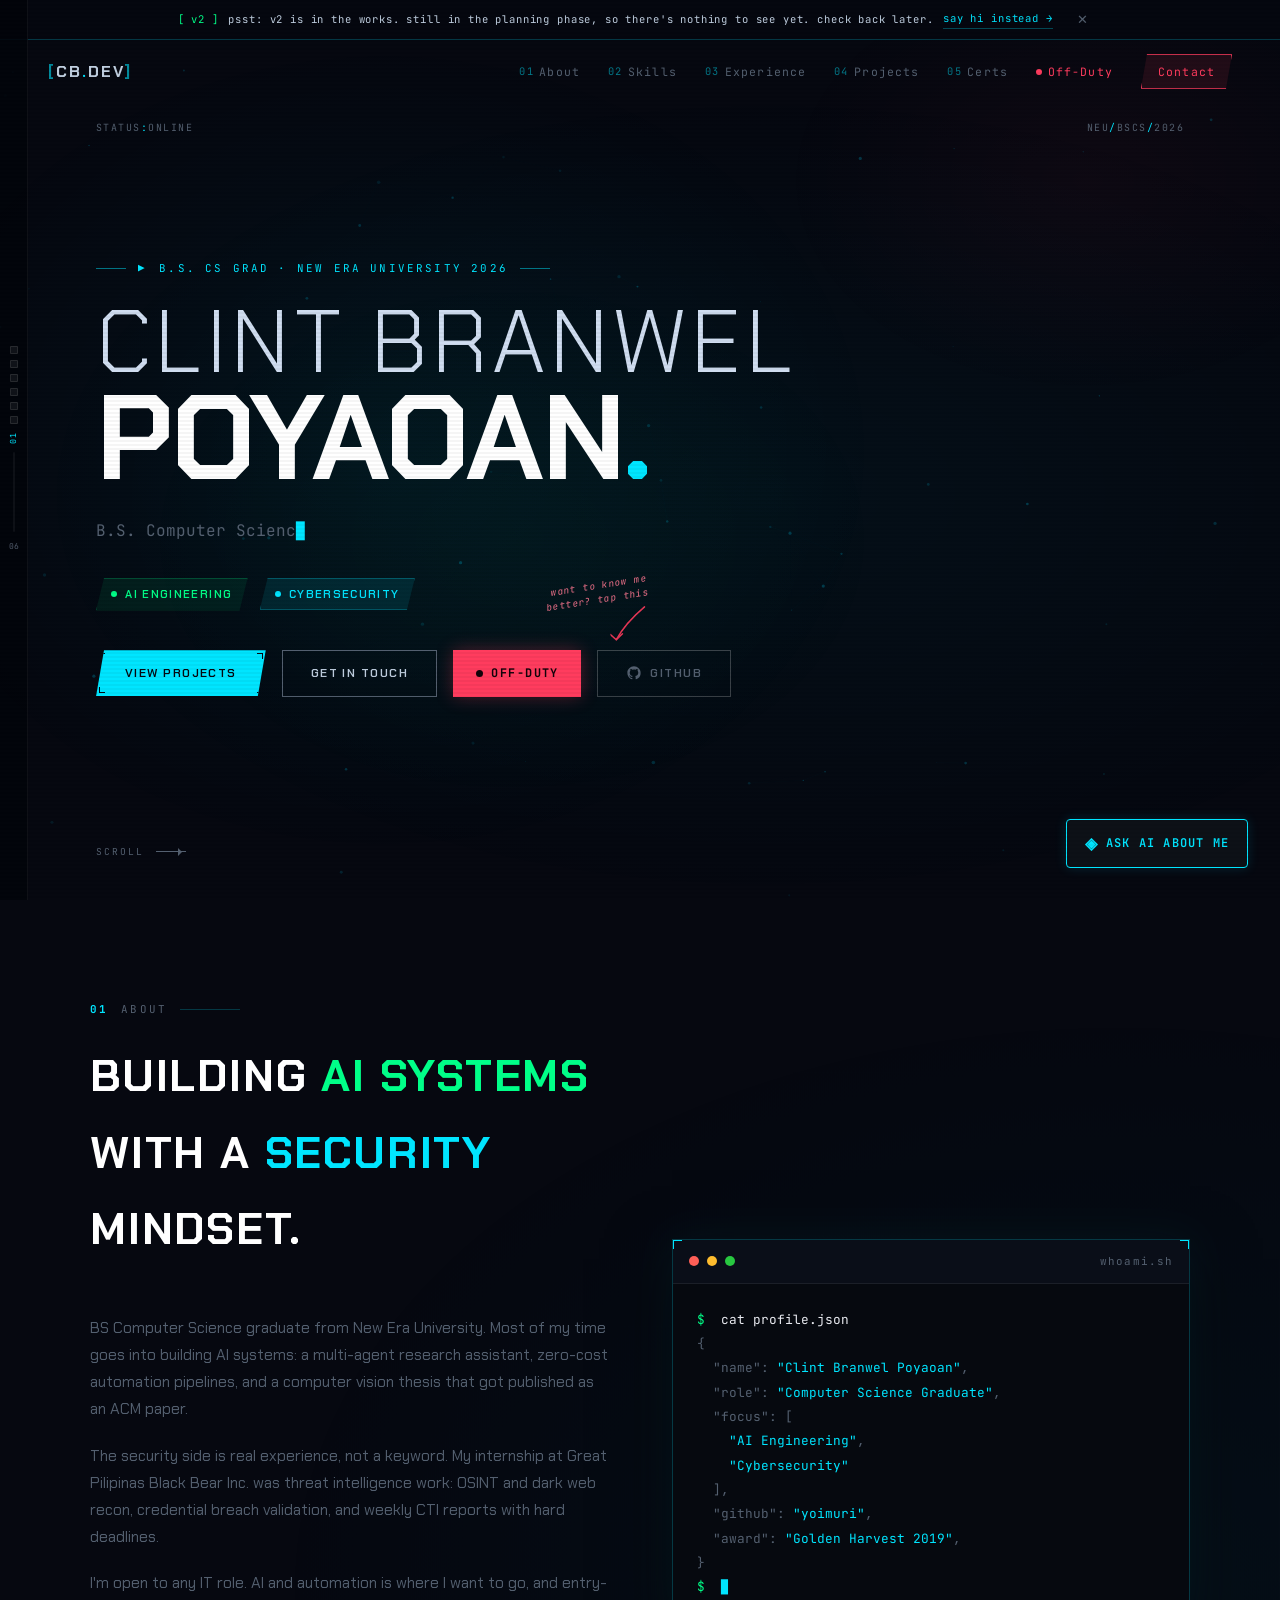
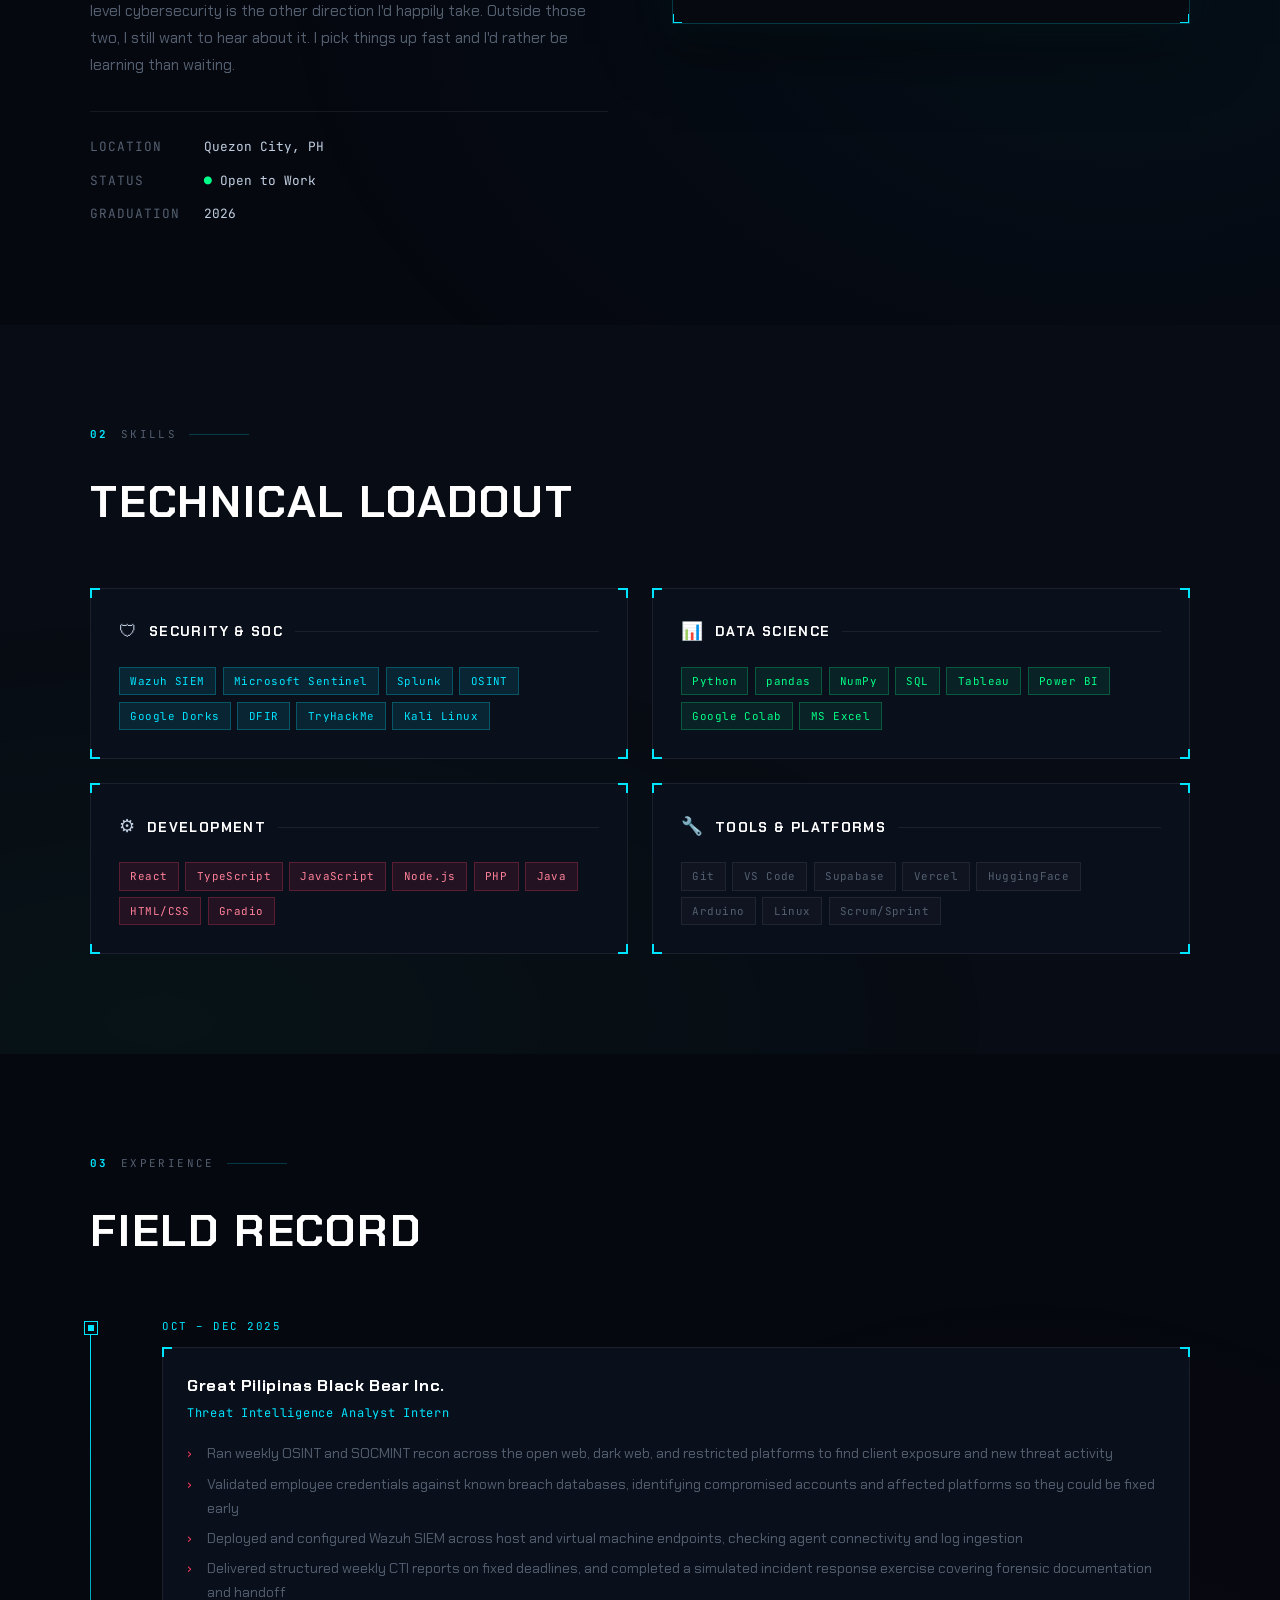
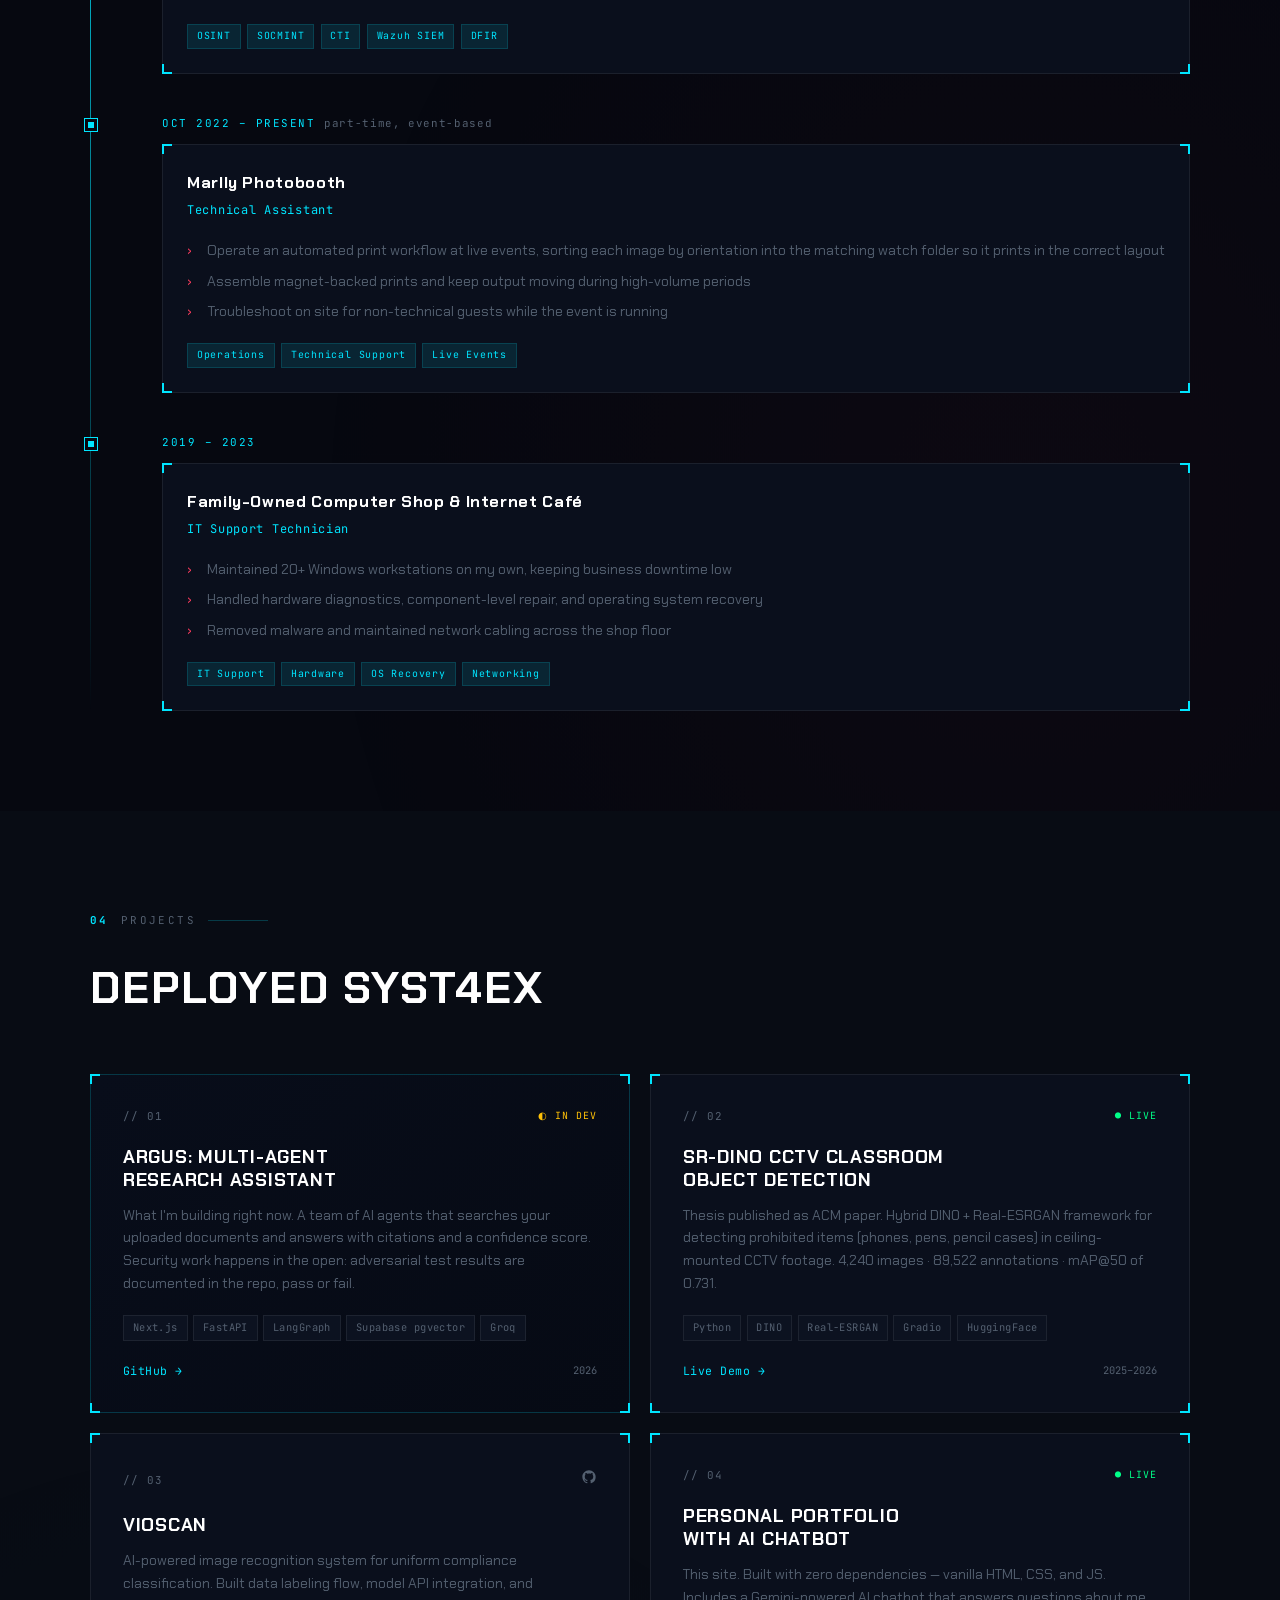
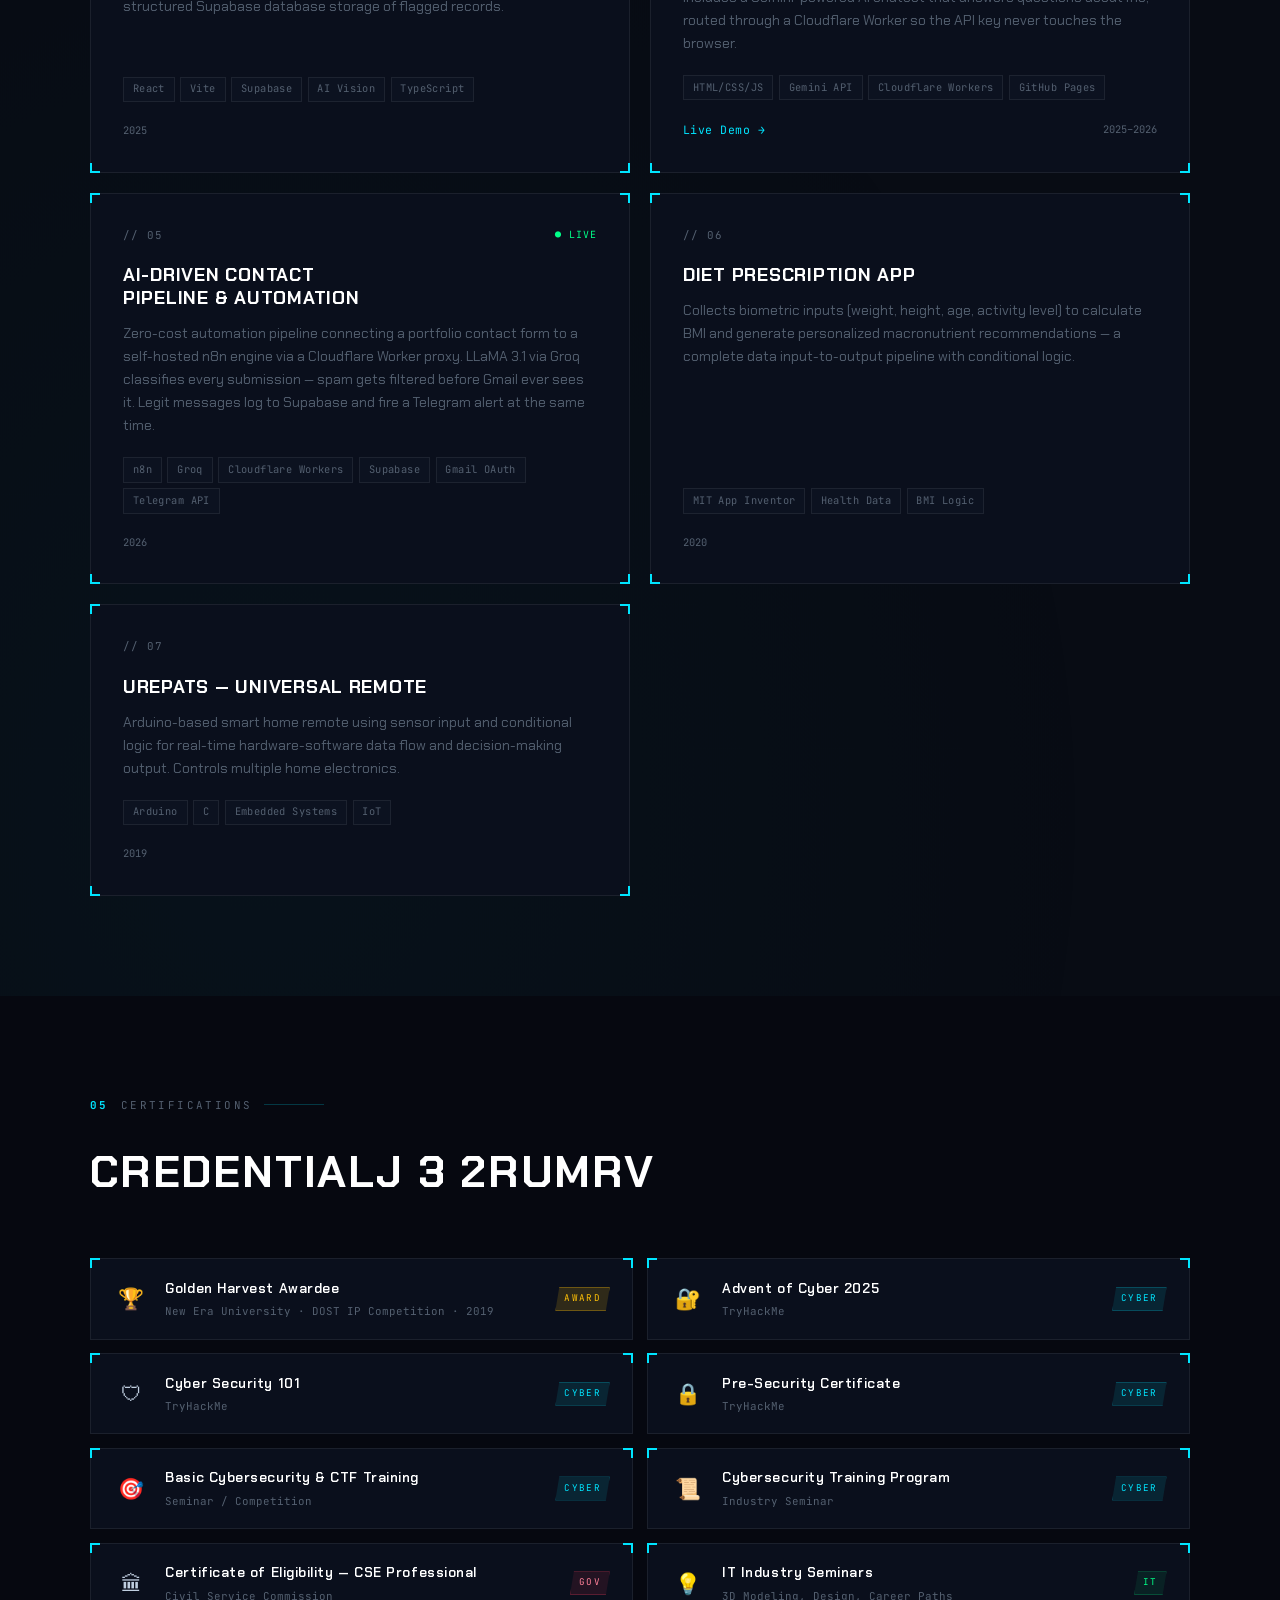
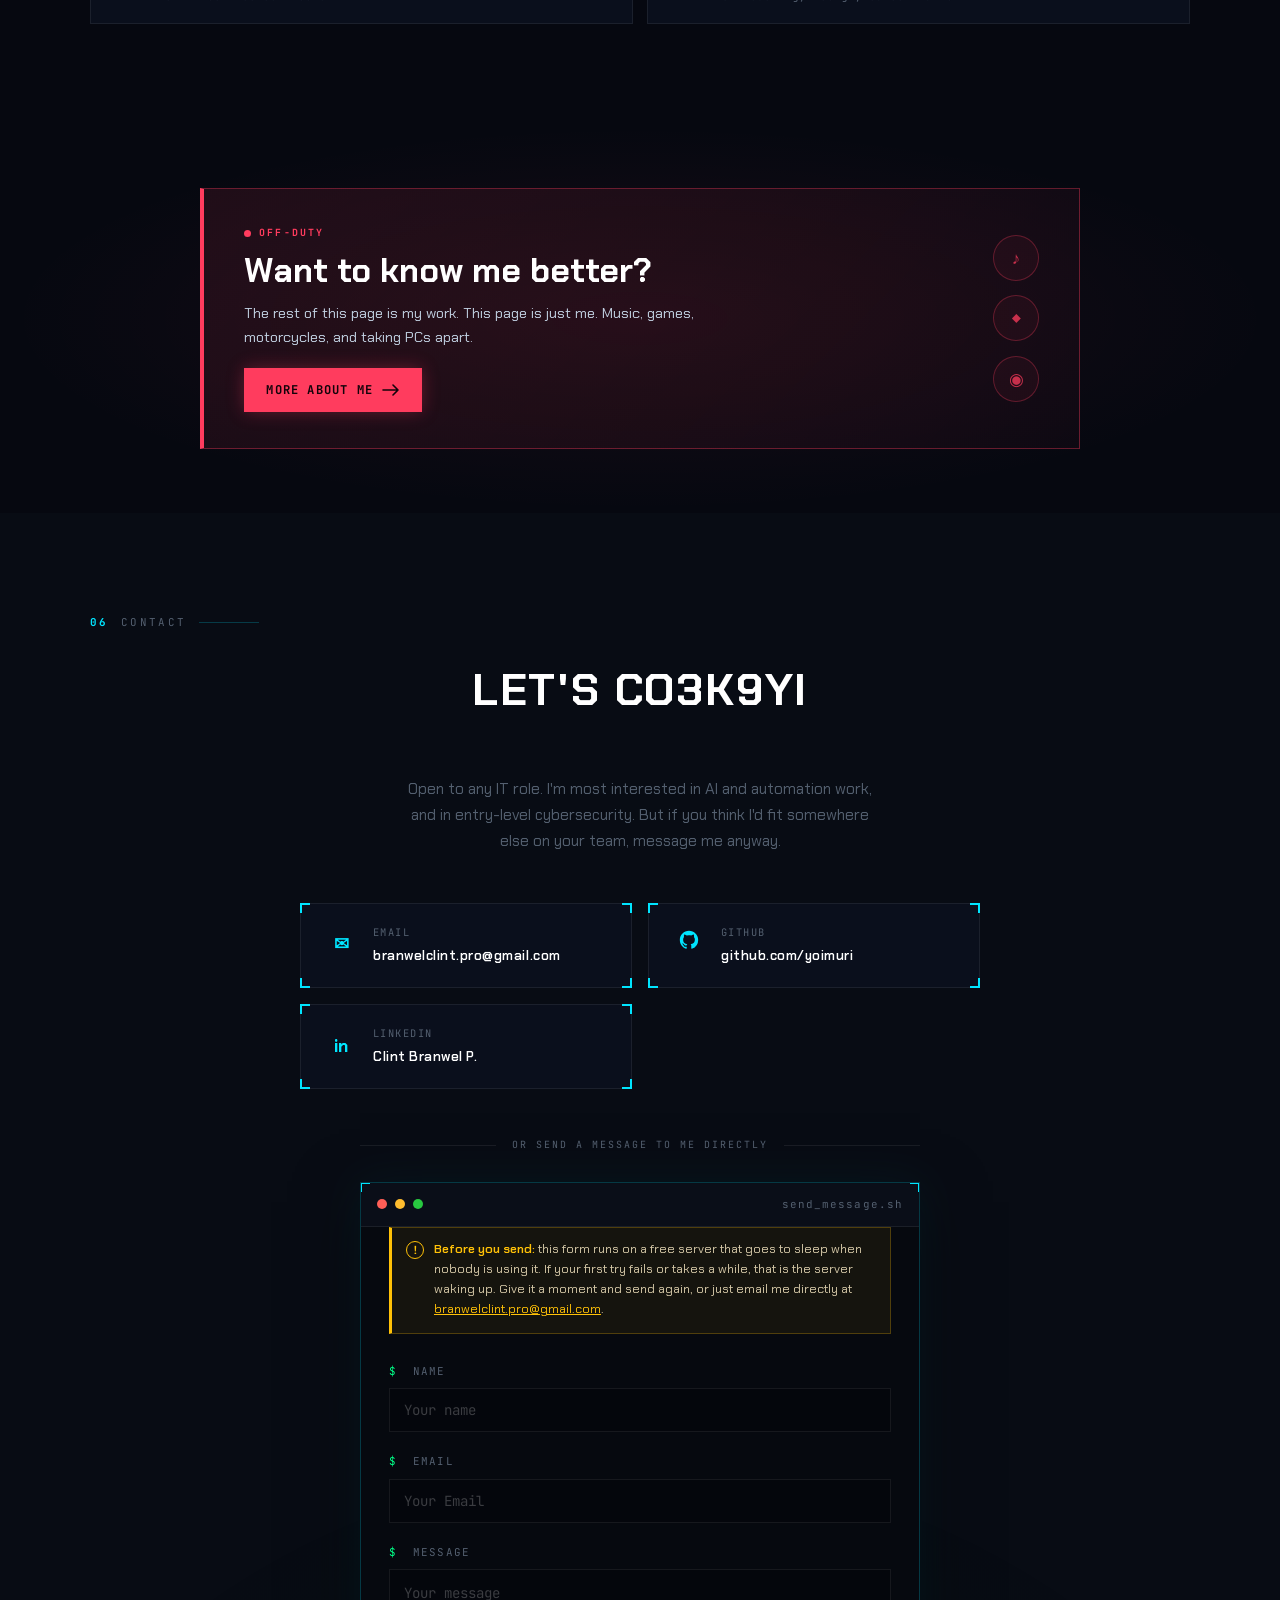
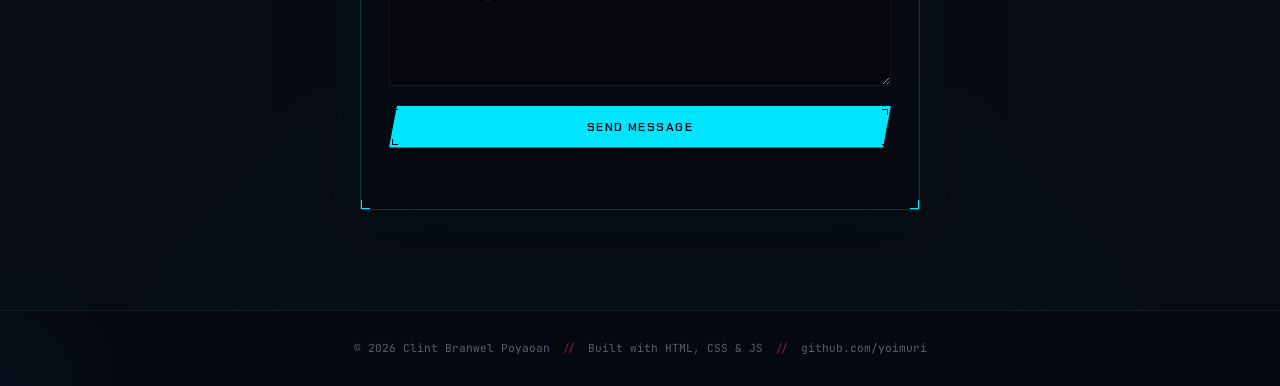
==== commit 5c1fa952: "update 8/23" ====
--- a/index.html
+++ b/index.html
@@ -289,31 +289,32 @@
             <div class="tl-company">Great Pilipinas Black Bear Inc.</div>
             <div class="tl-role">Threat Intelligence Analyst Intern</div>
             <ul class="tl-bullets">
-              <li>Ran weekly OSINT and SOCMINT recon across the open web, dark web, and restricted platforms</li>
-              <li>Validated employee credentials against known breach databases and documented compromised accounts</li>
-              <li>Monitored social platforms for client mentions and early signs of security or reputational threats</li>
-              <li>Delivered structured weekly CTI reports on strict deadlines; DFIR exposure via a simulated incident response</li>
+              <li>Ran weekly OSINT and SOCMINT recon across the open web, dark web, and restricted platforms to find client exposure and new threat activity</li>
+              <li>Validated employee credentials against known breach databases, identifying compromised accounts and affected platforms so they could be fixed early</li>
+              <li>Deployed and configured Wazuh SIEM across host and virtual machine endpoints, checking agent connectivity and log ingestion</li>
+              <li>Delivered structured weekly CTI reports on fixed deadlines, and completed a simulated incident response exercise covering forensic documentation and handoff</li>
             </ul>
             <div class="tl-tags">
-              <span class="tl-tag">OSINT</span><span class="tl-tag">SOCMINT</span><span class="tl-tag">CTI</span><span class="tl-tag">DFIR</span>
+              <span class="tl-tag">OSINT</span><span class="tl-tag">SOCMINT</span><span class="tl-tag">CTI</span><span class="tl-tag">Wazuh SIEM</span><span class="tl-tag">DFIR</span>
             </div>
           </div>
         </div>
 
         <div class="timeline-item reveal delay-1">
           <div class="timeline-dot"><div class="dot-inner"></div></div>
-          <div class="timeline-date">OCT – DEC 2022</div>
+          <div class="timeline-date">OCT 2022 – PRESENT <span class="tl-date-note">part-time, event-based</span></div>
           <div class="timeline-card hud-card">
             <div class="hud-corner tl"></div><div class="hud-corner tr"></div>
             <div class="hud-corner bl"></div><div class="hud-corner br"></div>
             <div class="tl-company">Marlly Photobooth</div>
             <div class="tl-role">Technical Assistant</div>
             <ul class="tl-bullets">
-              <li>Operated photo booth systems at various events</li>
-              <li>Guided users through the experience — sharpened process discipline and UX awareness</li>
+              <li>Operate an automated print workflow at live events, sorting each image by orientation into the matching watch folder so it prints in the correct layout</li>
+              <li>Assemble magnet-backed prints and keep output moving during high-volume periods</li>
+              <li>Troubleshoot on site for non-technical guests while the event is running</li>
             </ul>
             <div class="tl-tags">
-              <span class="tl-tag">Operations</span><span class="tl-tag">Technical Support</span>
+              <span class="tl-tag">Operations</span><span class="tl-tag">Technical Support</span><span class="tl-tag">Live Events</span>
             </div>
           </div>
         </div>
@@ -324,15 +325,15 @@
           <div class="timeline-card hud-card">
             <div class="hud-corner tl"></div><div class="hud-corner tr"></div>
             <div class="hud-corner bl"></div><div class="hud-corner br"></div>
-            <div class="tl-company">Family-Owned Internet Café</div>
-            <div class="tl-role">IT Support Staff &amp; Systems Operator</div>
+            <div class="tl-company">Family-Owned Computer Shop &amp; Internet Café</div>
+            <div class="tl-role">IT Support Technician</div>
             <ul class="tl-bullets">
-              <li>Maintained 20+ workstations and managed inventory via spreadsheets</li>
-              <li>Basic hardware/software troubleshooting, maintenance, and repair</li>
-              <li>Handled daily operations — built foundational IT and record-keeping discipline</li>
+              <li>Maintained 20+ Windows workstations on my own, keeping business downtime low</li>
+              <li>Handled hardware diagnostics, component-level repair, and operating system recovery</li>
+              <li>Removed malware and maintained network cabling across the shop floor</li>
             </ul>
             <div class="tl-tags">
-              <span class="tl-tag">IT Support</span><span class="tl-tag">Hardware</span><span class="tl-tag">Operations</span>
+              <span class="tl-tag">IT Support</span><span class="tl-tag">Hardware</span><span class="tl-tag">OS Recovery</span><span class="tl-tag">Networking</span>
             </div>
           </div>
         </div>
--- a/style.css
+++ b/style.css
@@ -658,6 +658,9 @@
 }
 .dot-inner { width: 6px; height: 6px; background: var(--cyan); }
 .timeline-date { font-family: var(--mono); font-size: 0.68rem; letter-spacing: 0.14em; color: var(--cyan); margin-bottom: 0.75rem; }
+/* quieter qualifier next to a date, e.g. "part-time, event-based" */
+.tl-date-note { color: var(--muted); letter-spacing: 0.06em; text-transform: none; }
+@media (max-width: 480px) { .tl-date-note { display: block; margin-top: 0.15rem; } }
 .timeline-card {
   background: var(--card);
   border: 1px solid var(--border);
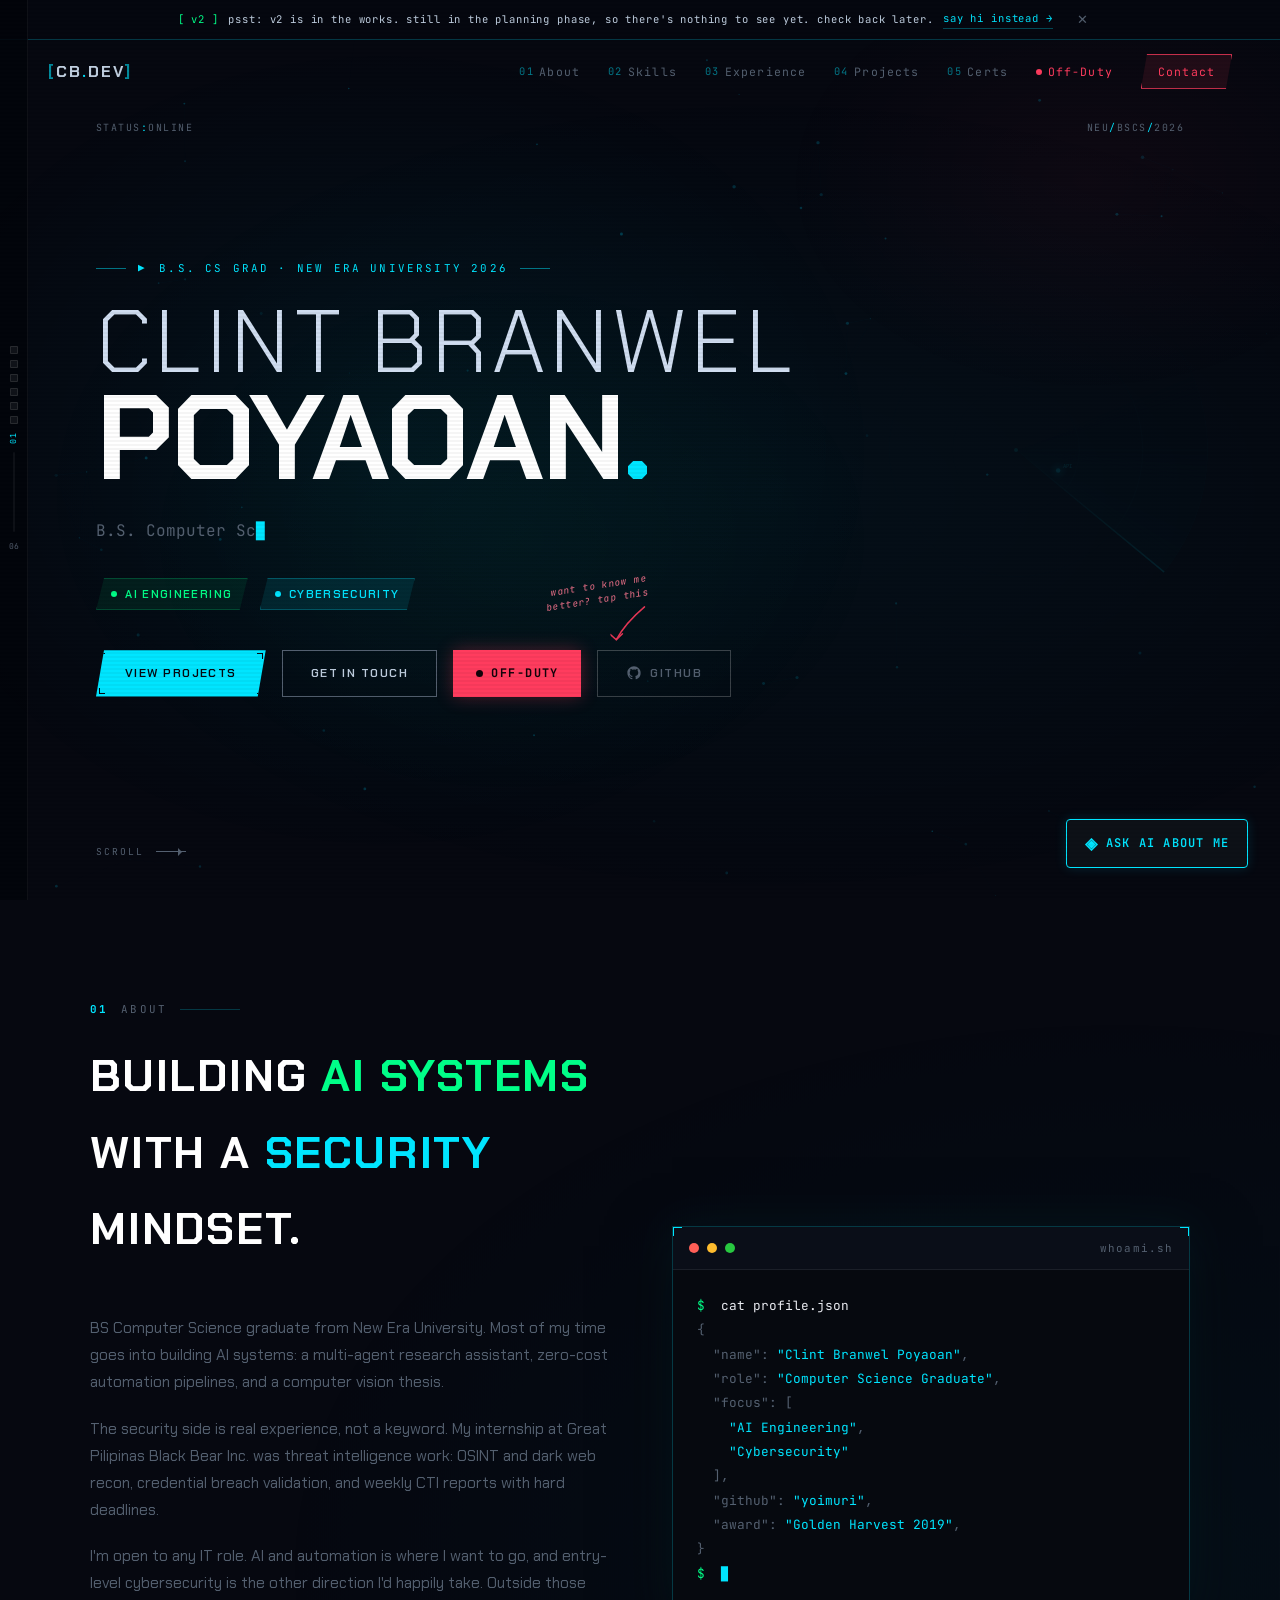
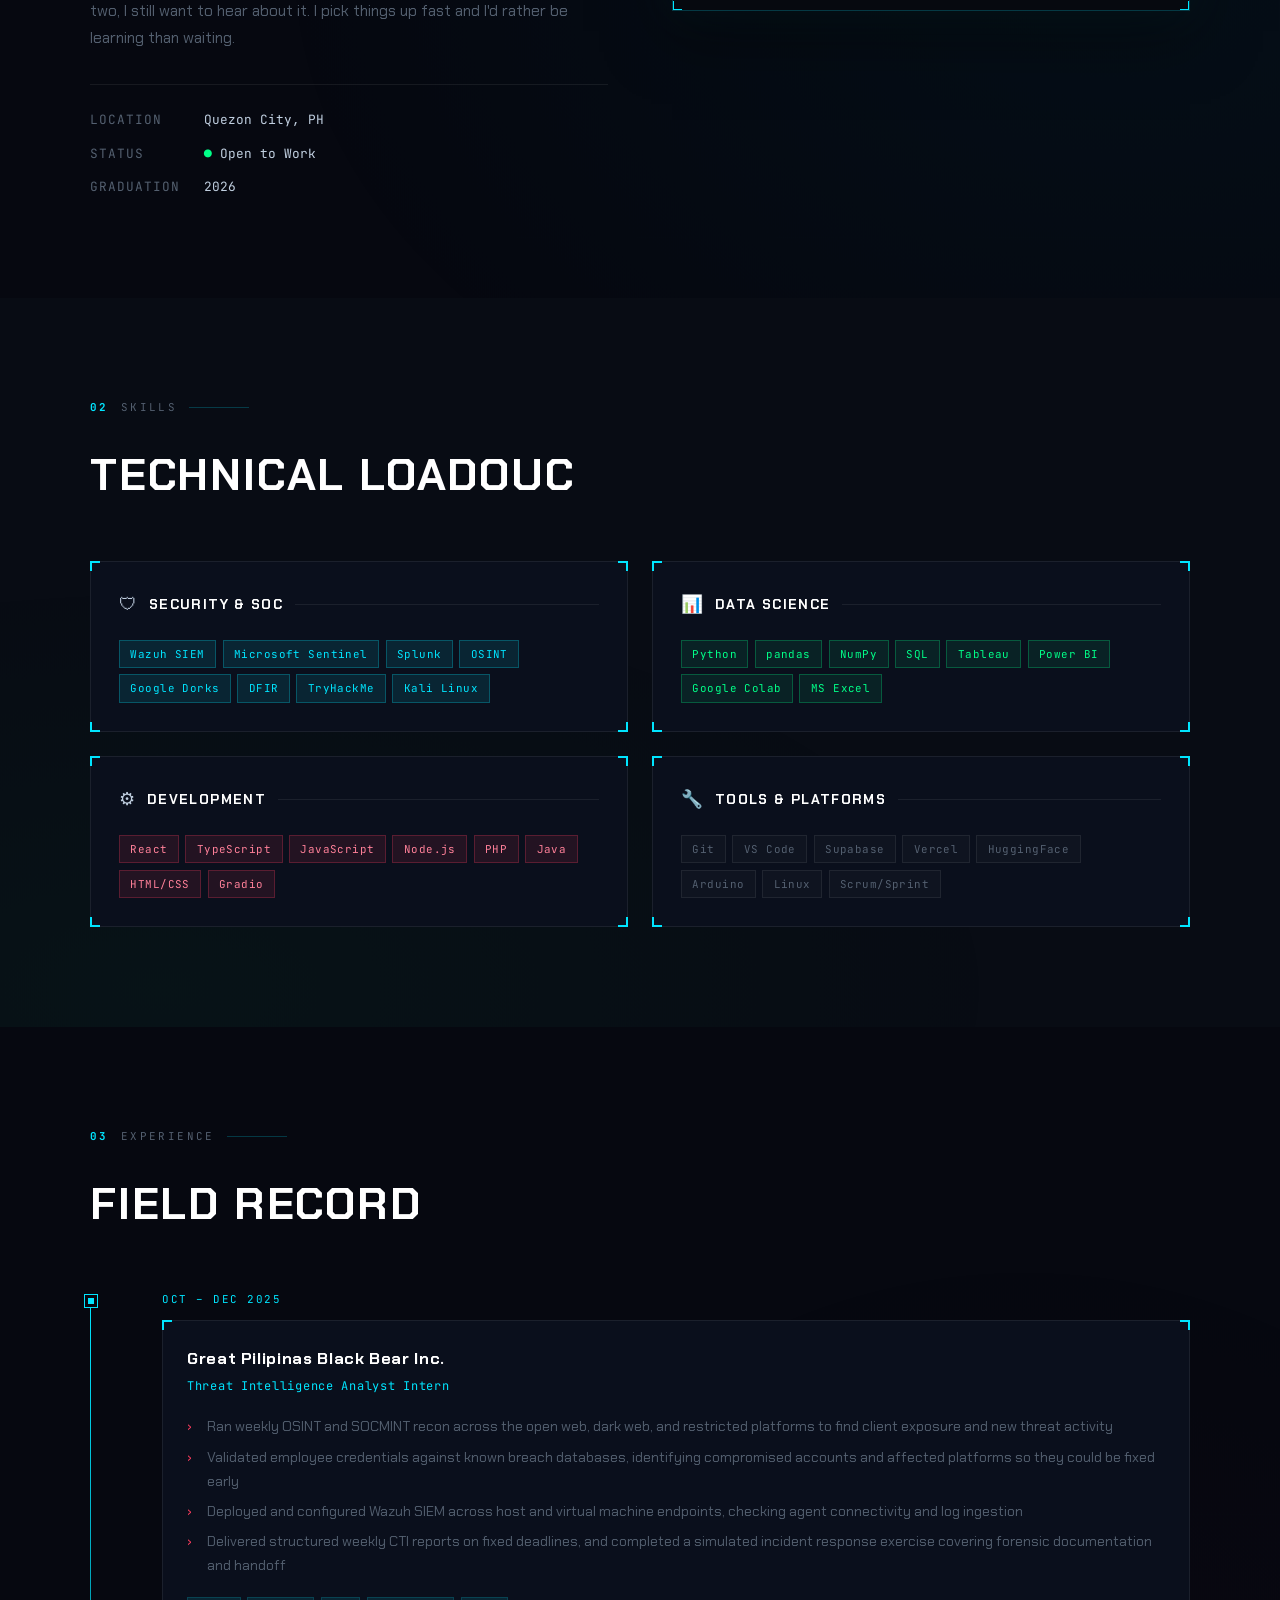
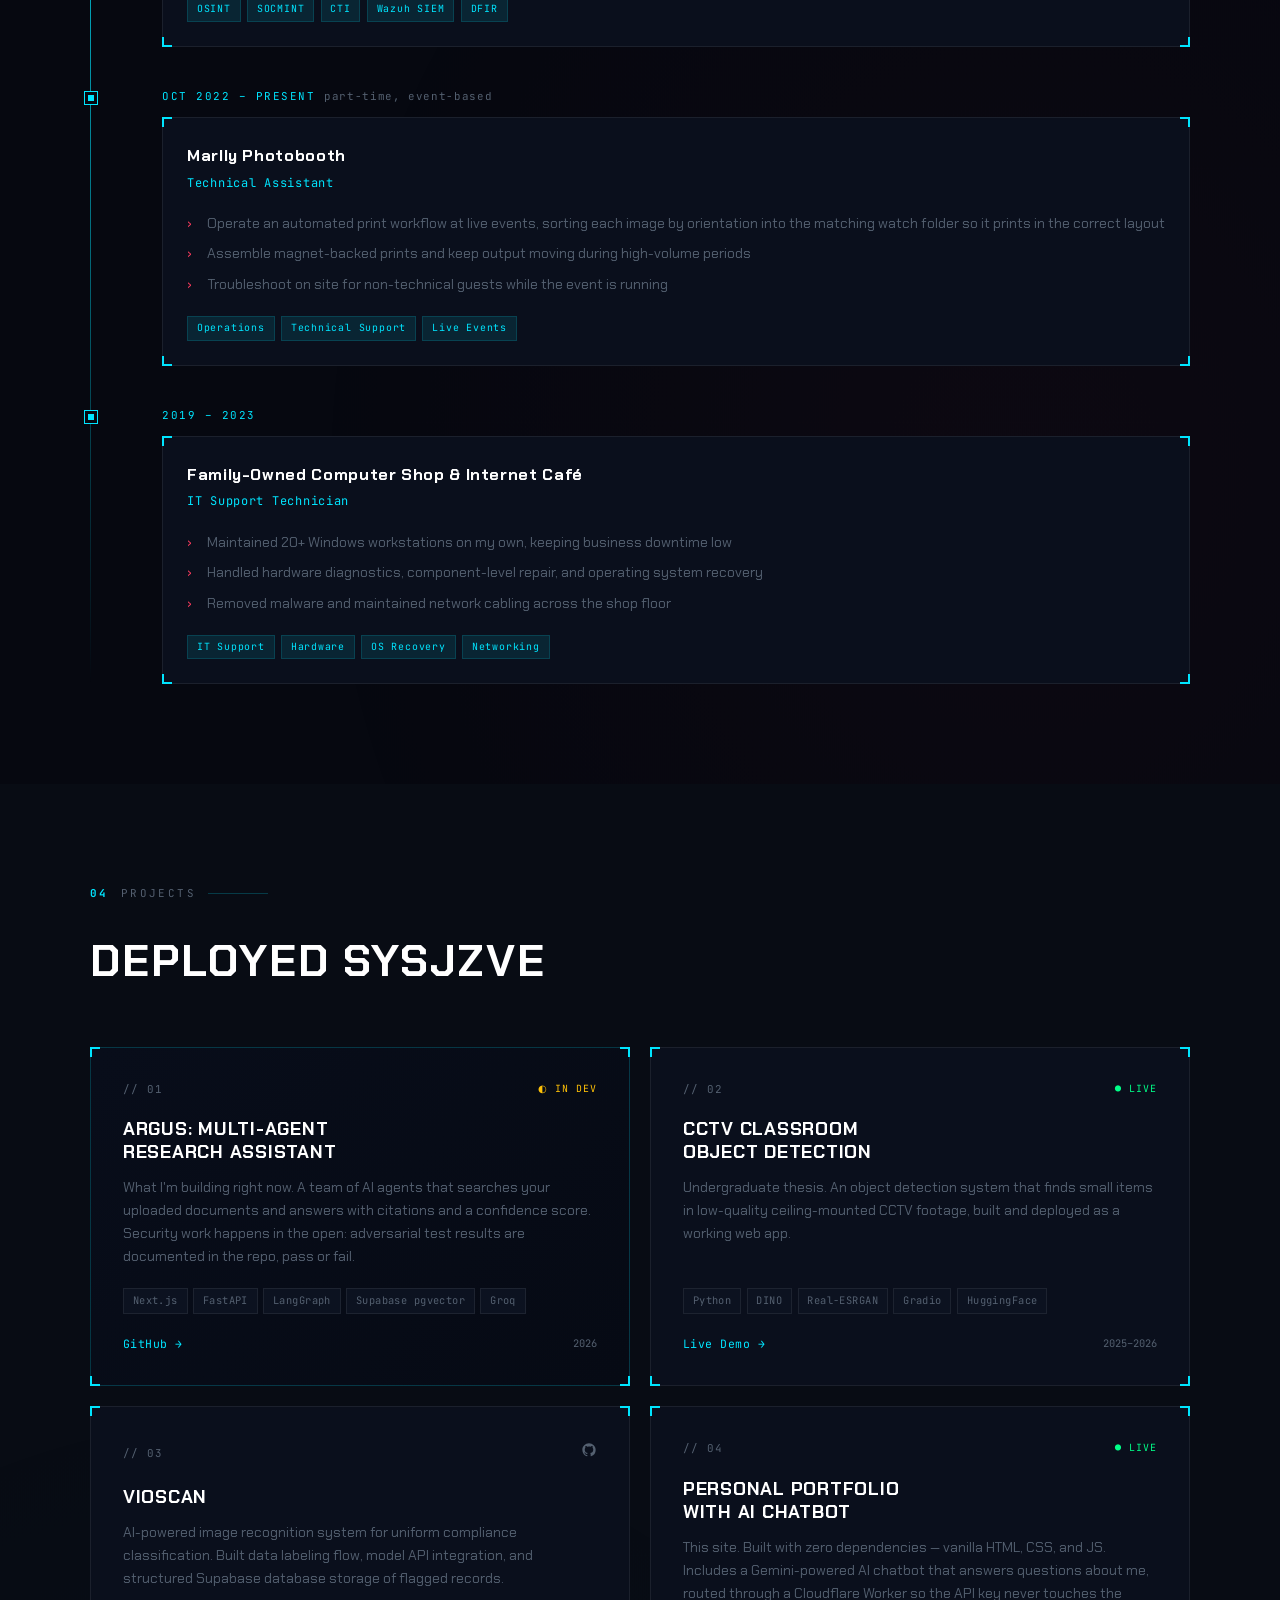
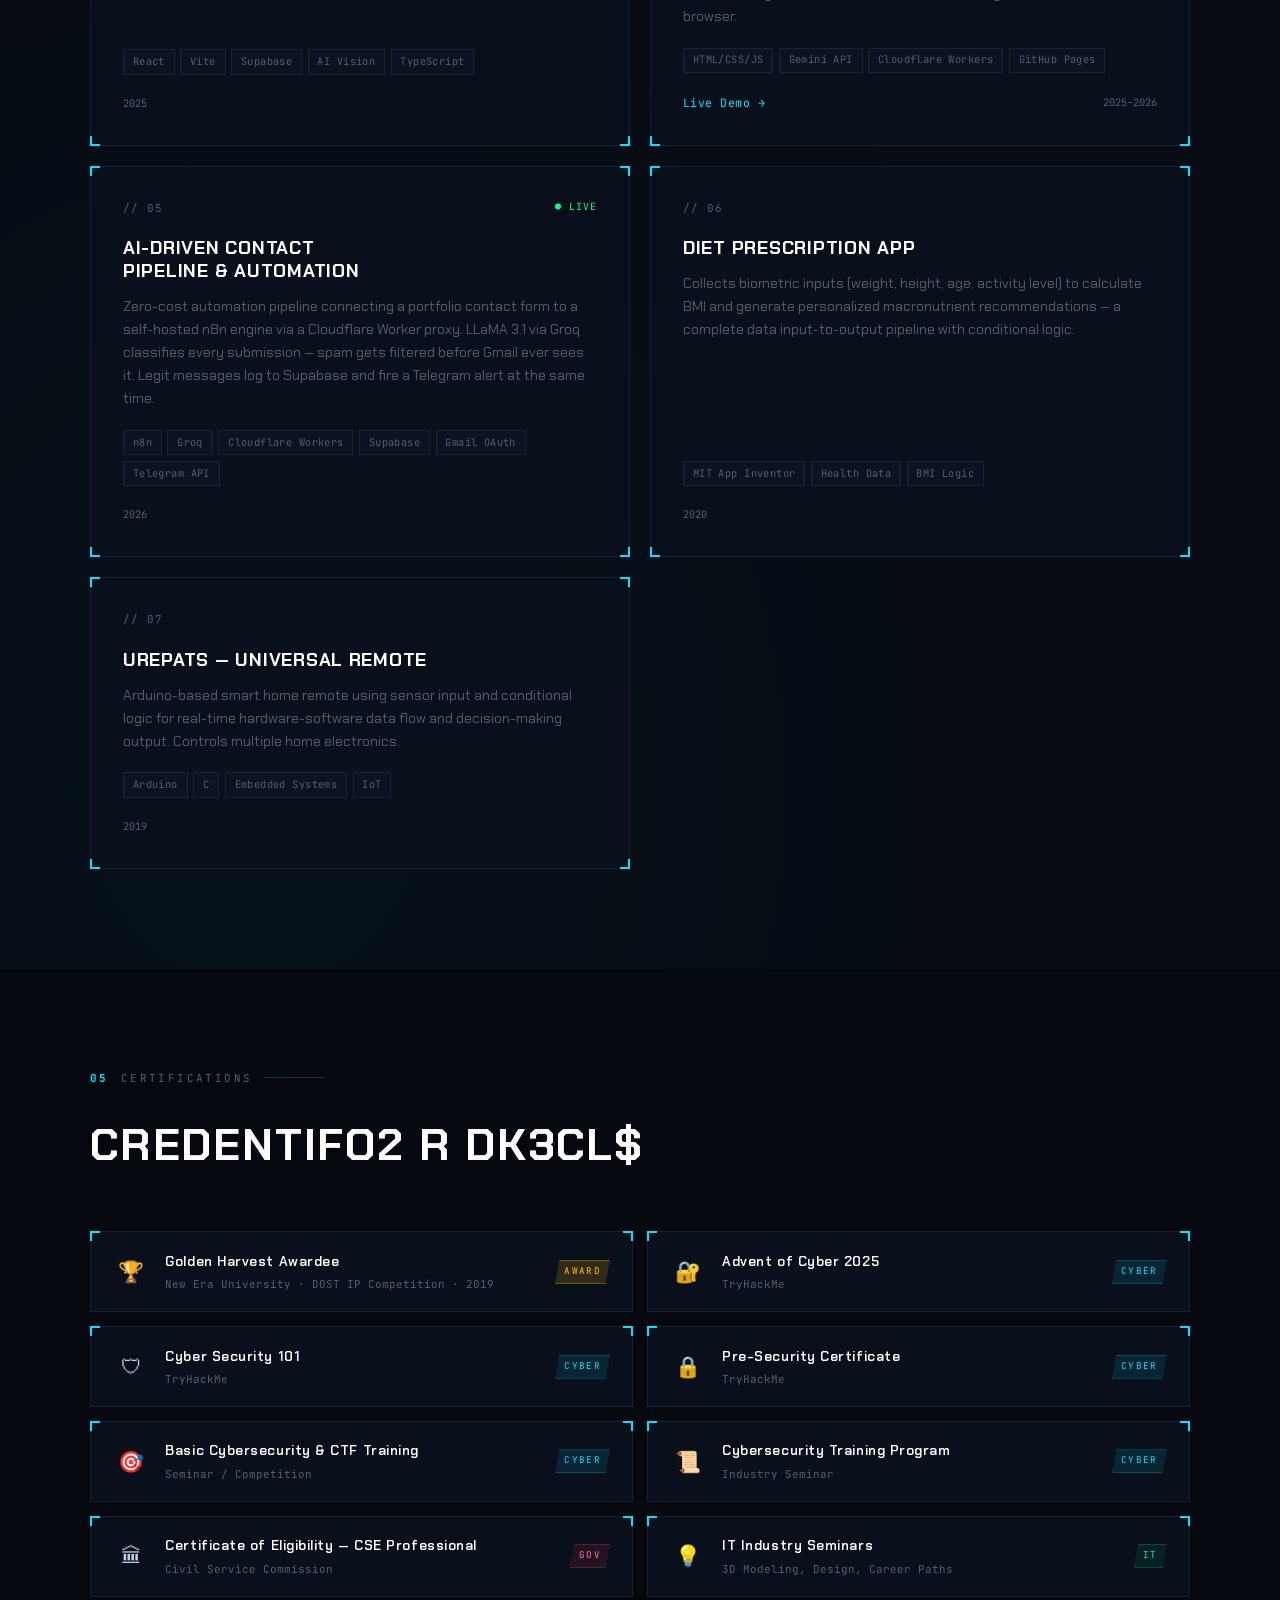
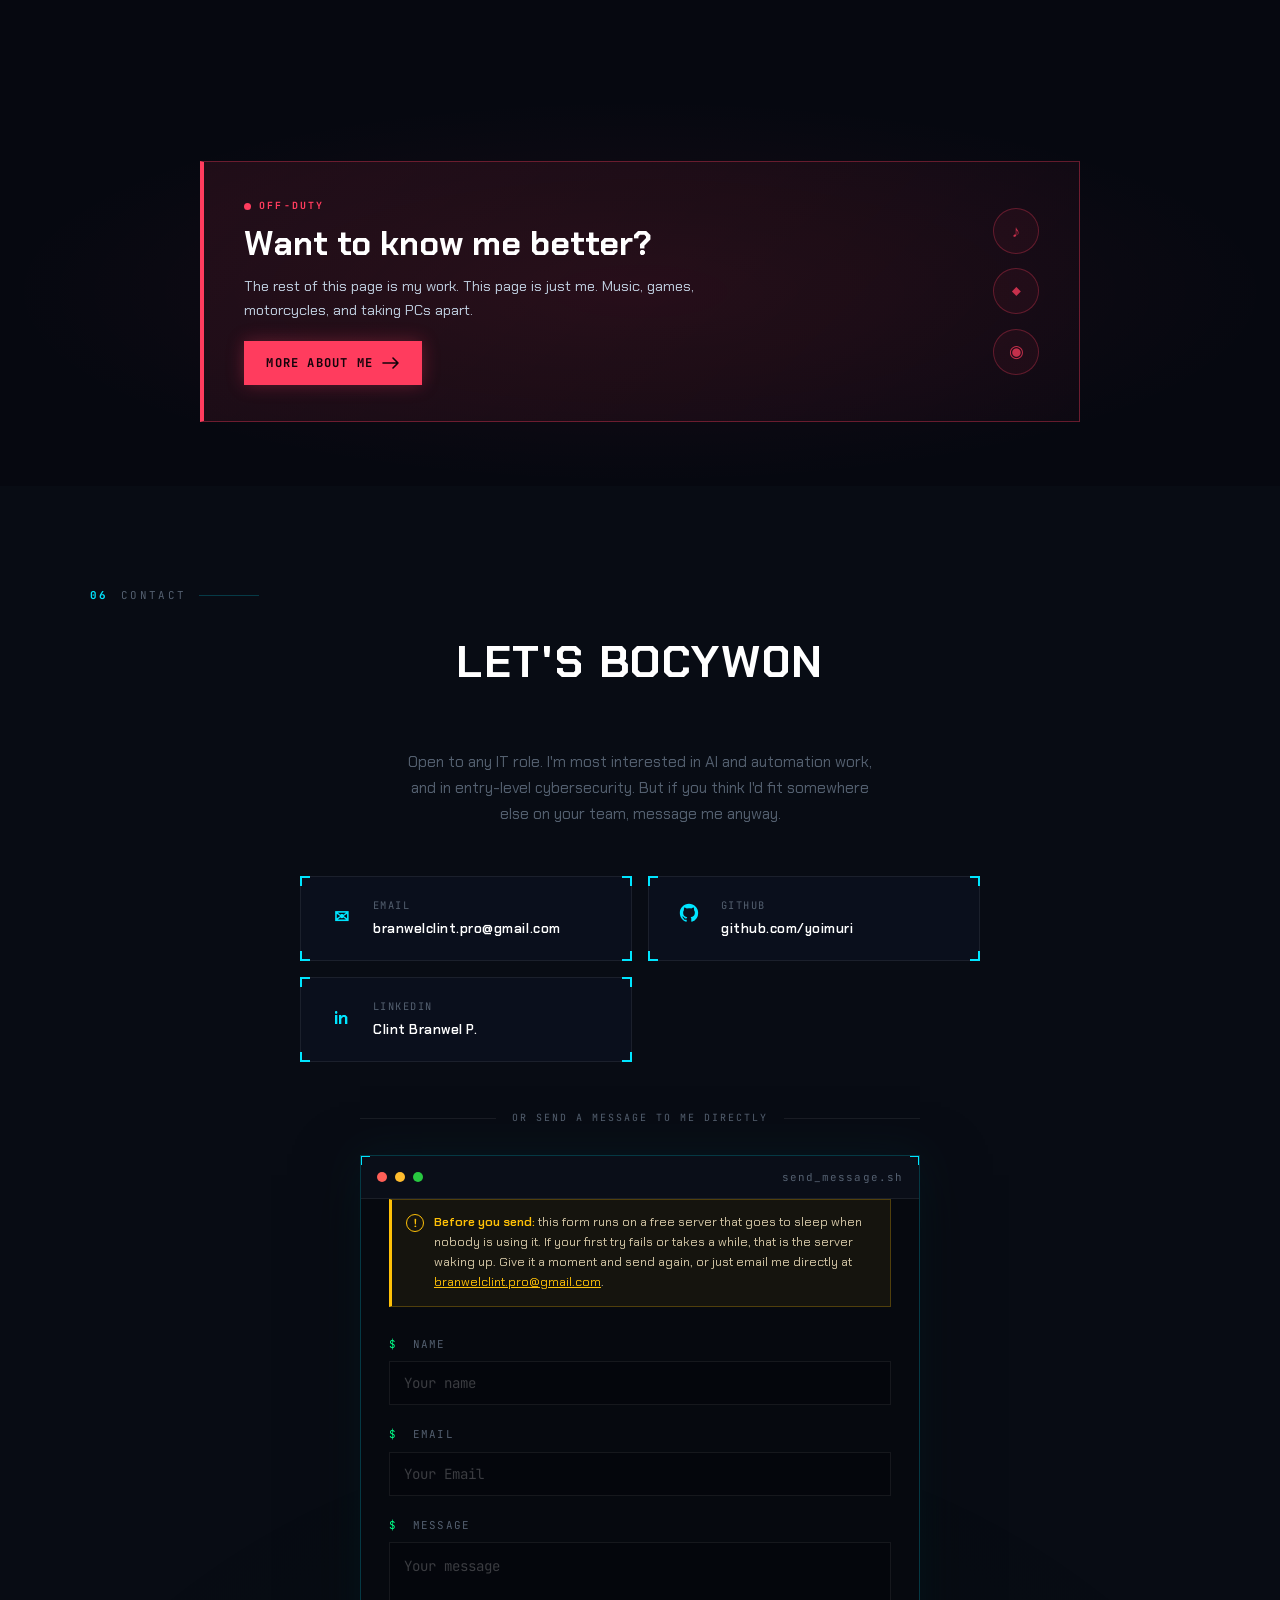
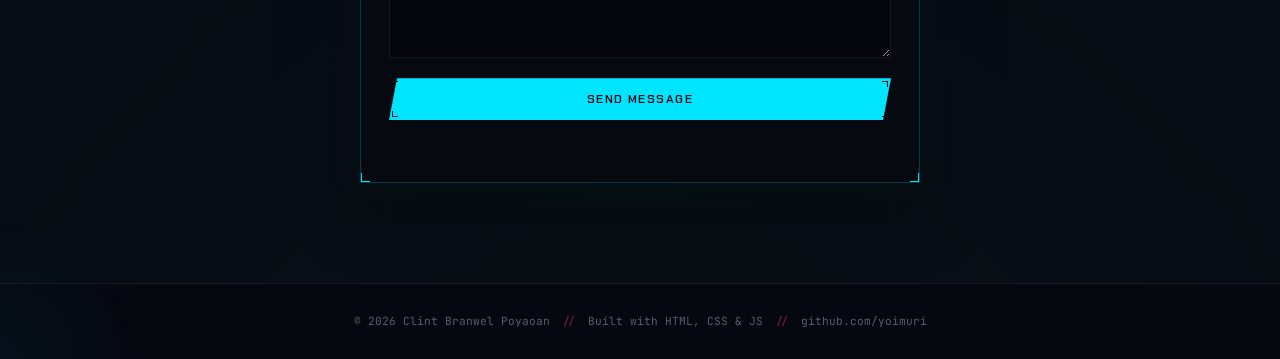
==== commit 5f21f12a: "update 8/23" ====
--- a/index.html
+++ b/index.html
@@ -131,7 +131,7 @@
       <div class="about-grid">
         <div class="about-text reveal">
           <h2 class="section-heading">Building <span class="accent2">AI systems</span> with a <span class="accent">security</span> mindset.</h2>
-          <p>BS Computer Science graduate from New Era University. Most of my time goes into building AI systems: a multi-agent research assistant, zero-cost automation pipelines, and a computer vision thesis that got published as an ACM paper.</p>
+          <p>BS Computer Science graduate from New Era University. Most of my time goes into building AI systems: a multi-agent research assistant, zero-cost automation pipelines, and a computer vision thesis.</p>
           <p>The security side is real experience, not a keyword. My internship at Great Pilipinas Black Bear Inc. was threat intelligence work: OSINT and dark web recon, credential breach validation, and weekly CTI reports with hard deadlines.</p>
           <p>I'm open to any IT role. AI and automation is where I want to go, and entry-level cybersecurity is the other direction I'd happily take. Outside those two, I still want to hear about it. I pick things up fast and I'd rather be learning than waiting.</p>
           <div class="about-info">
@@ -376,8 +376,8 @@
             <span class="project-num">// 02</span>
             <span class="proj-status live">● LIVE</span>
           </div>
-          <h3 class="project-title">SR-DINO CCTV Classroom<br>Object Detection</h3>
-          <p class="project-desc">Thesis published as ACM paper. Hybrid DINO + Real-ESRGAN framework for detecting prohibited items (phones, pens, pencil cases) in ceiling-mounted CCTV footage. 4,240 images · 89,522 annotations · mAP@50 of 0.731.</p>
+          <h3 class="project-title">CCTV Classroom<br>Object Detection</h3>
+          <p class="project-desc">Undergraduate thesis. An object detection system that finds small items in low-quality ceiling-mounted CCTV footage, built and deployed as a working web app.</p>
           <div class="project-tech">
             <span>Python</span><span>DINO</span><span>Real-ESRGAN</span><span>Gradio</span><span>HuggingFace</span>
           </div>
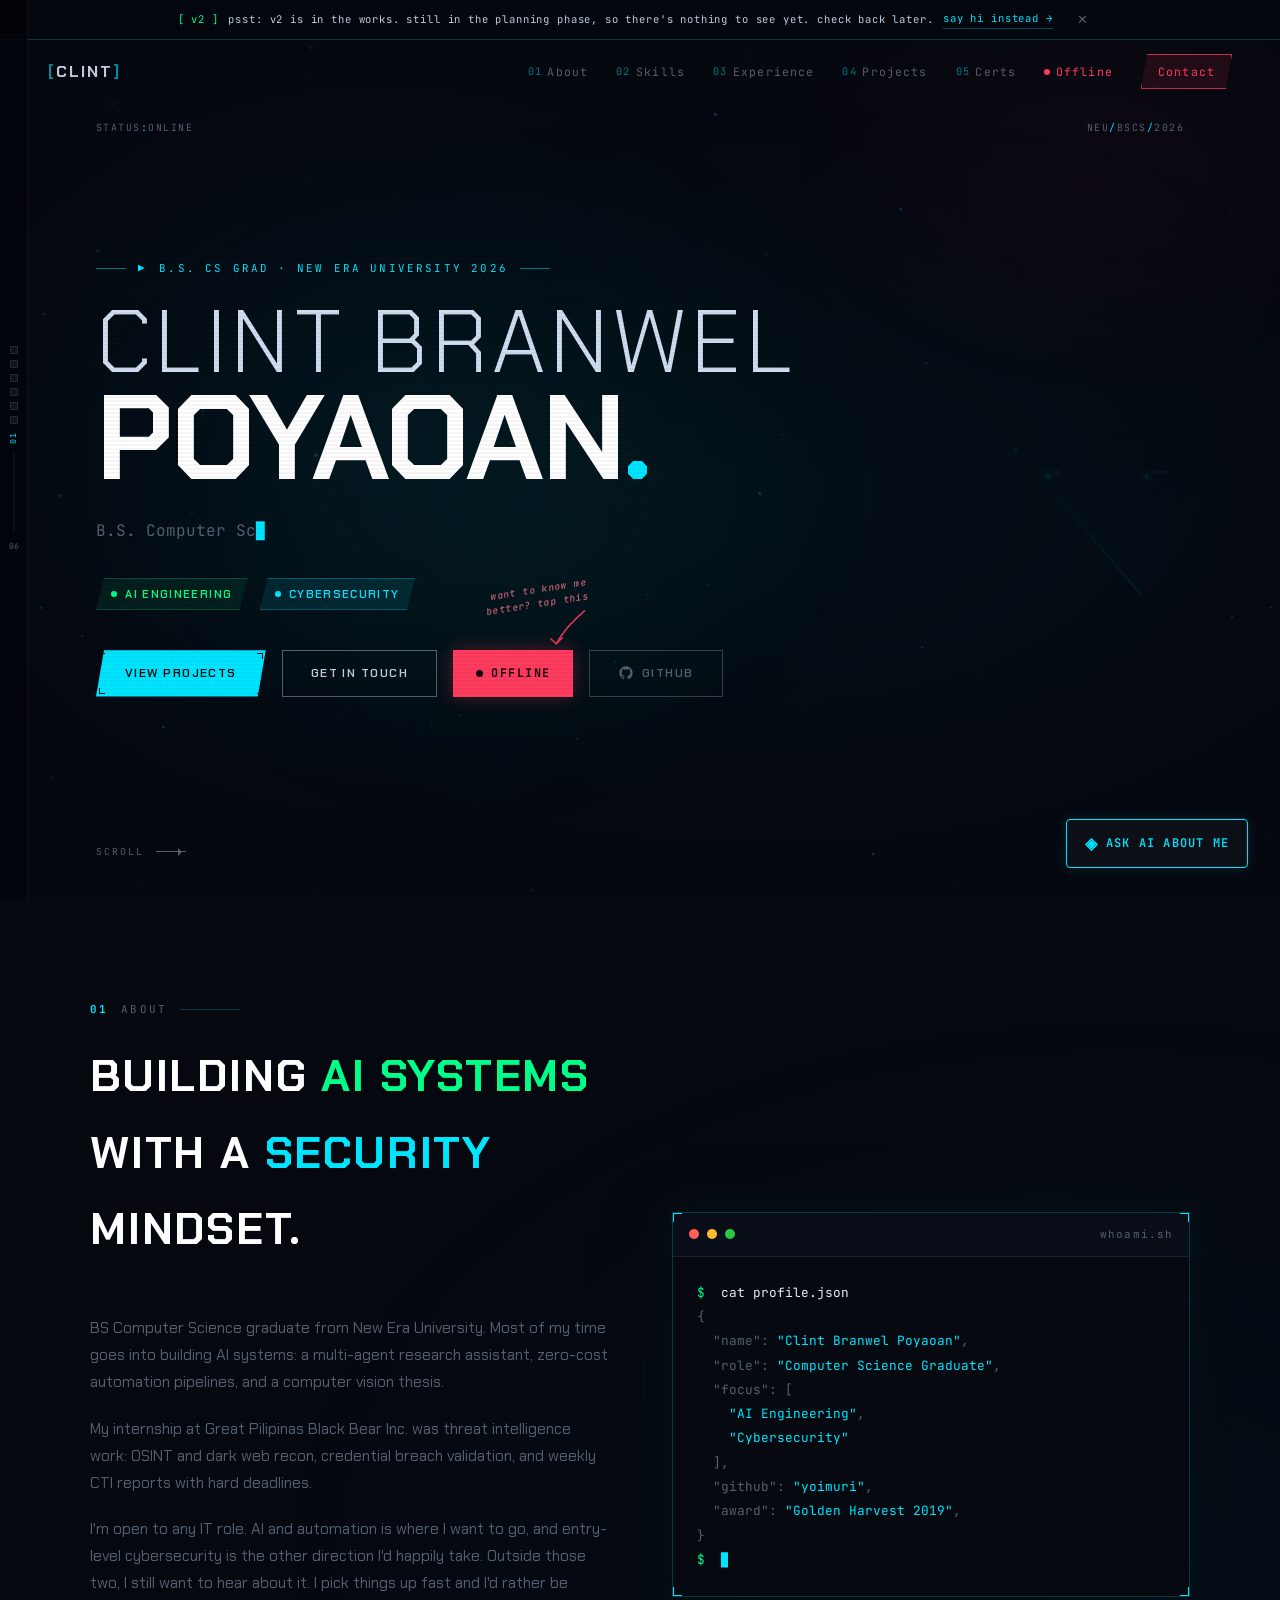
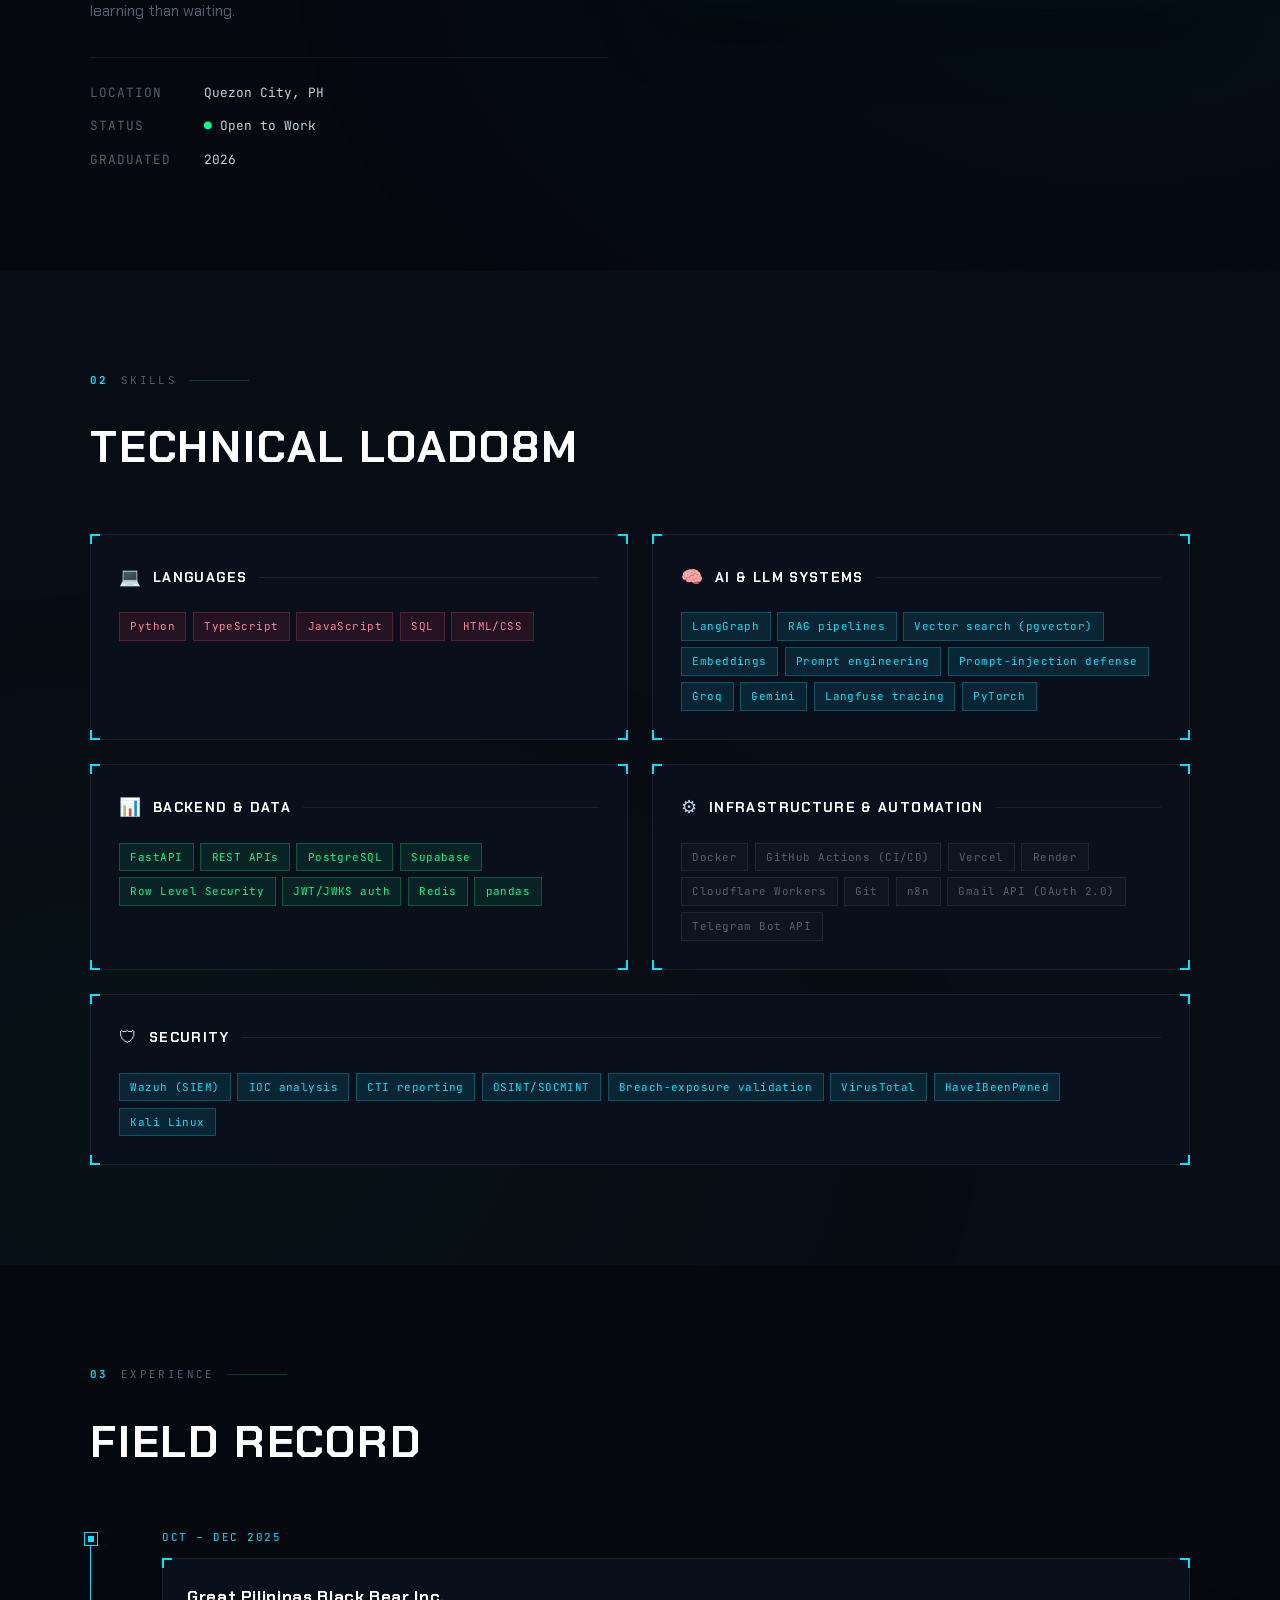
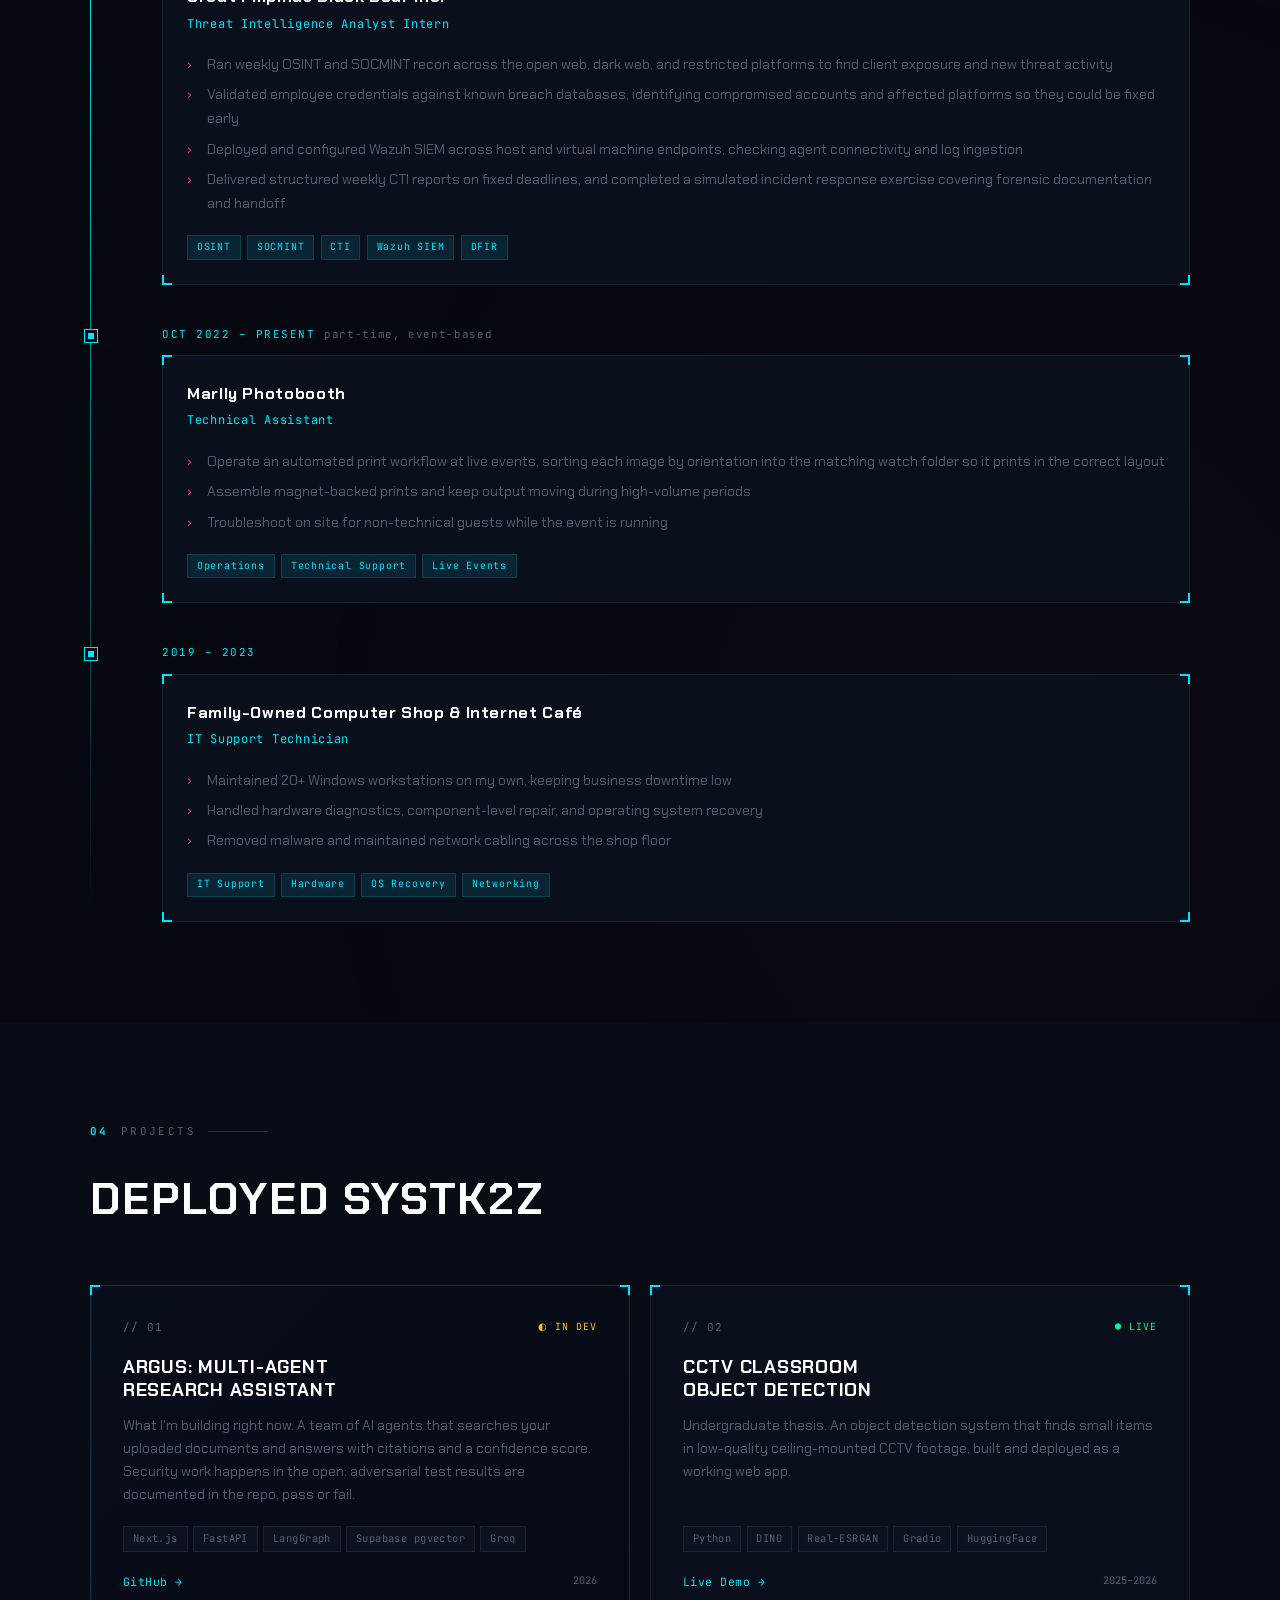
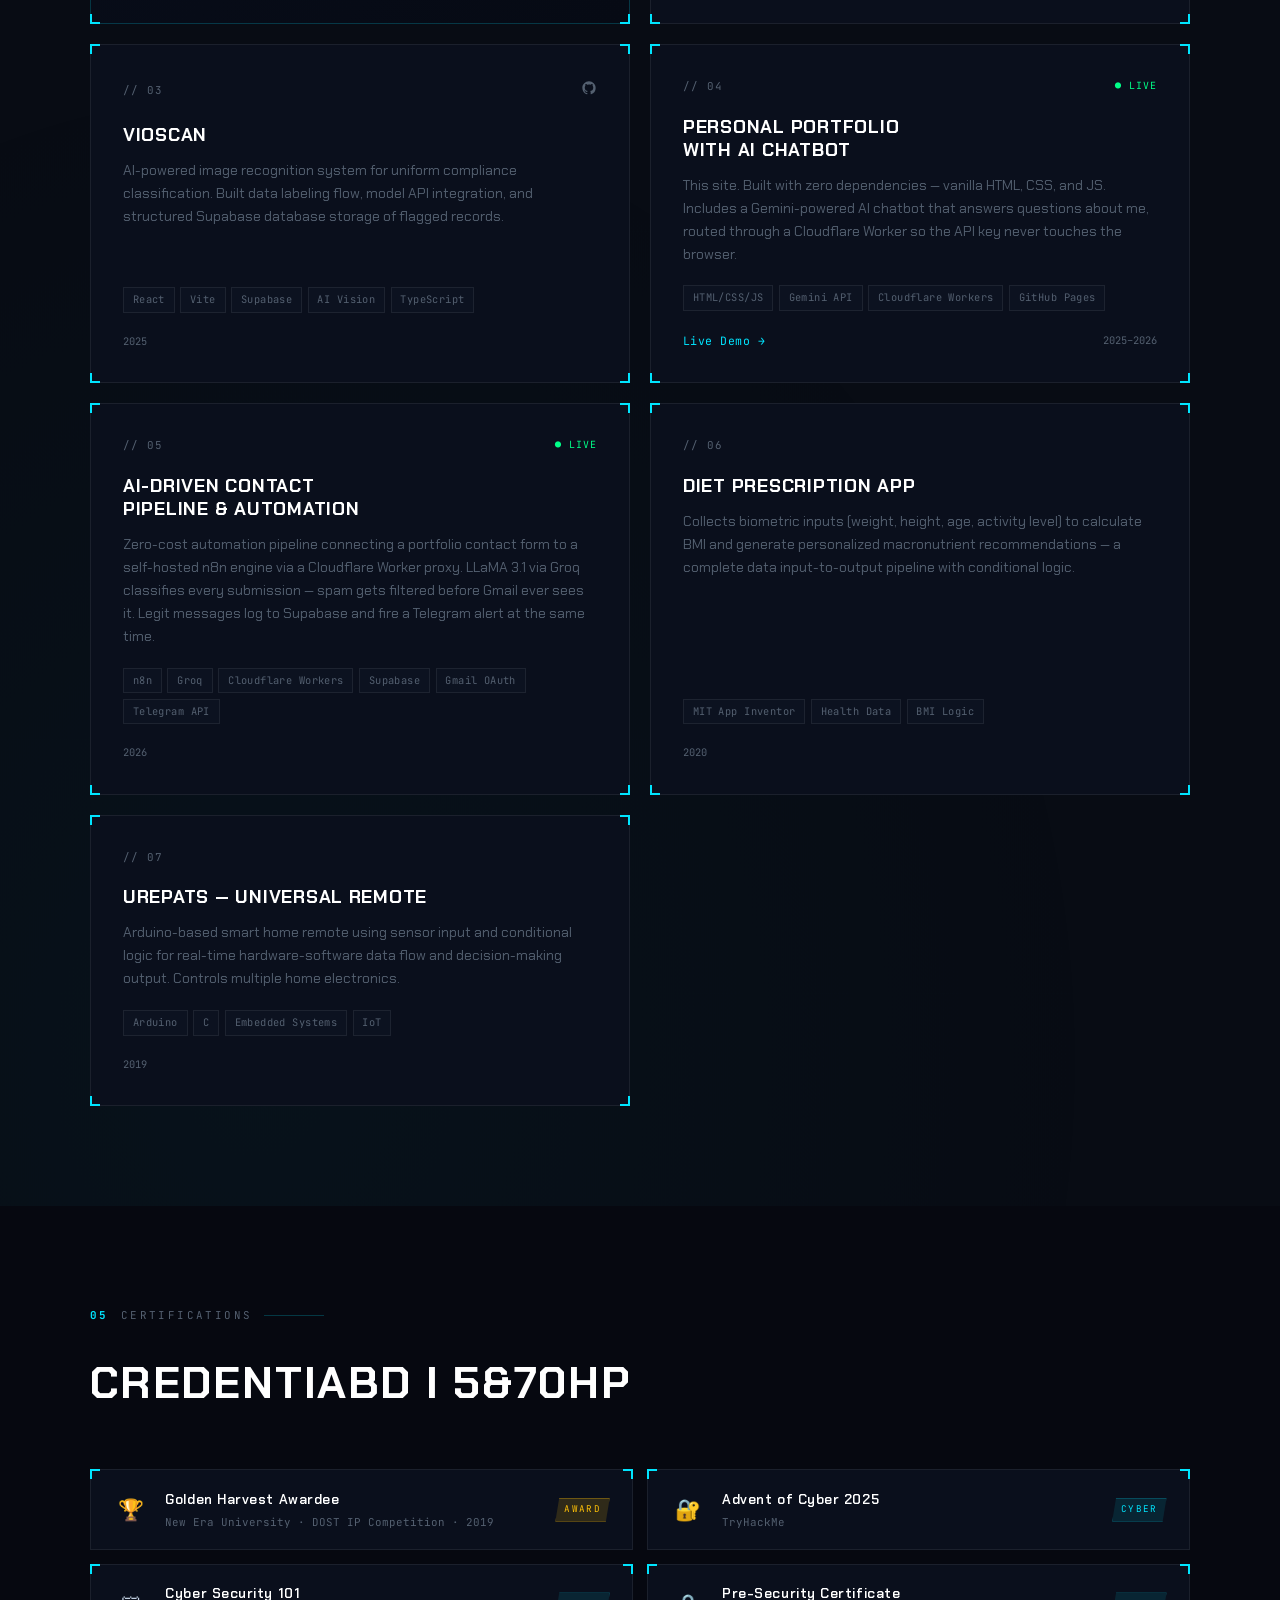
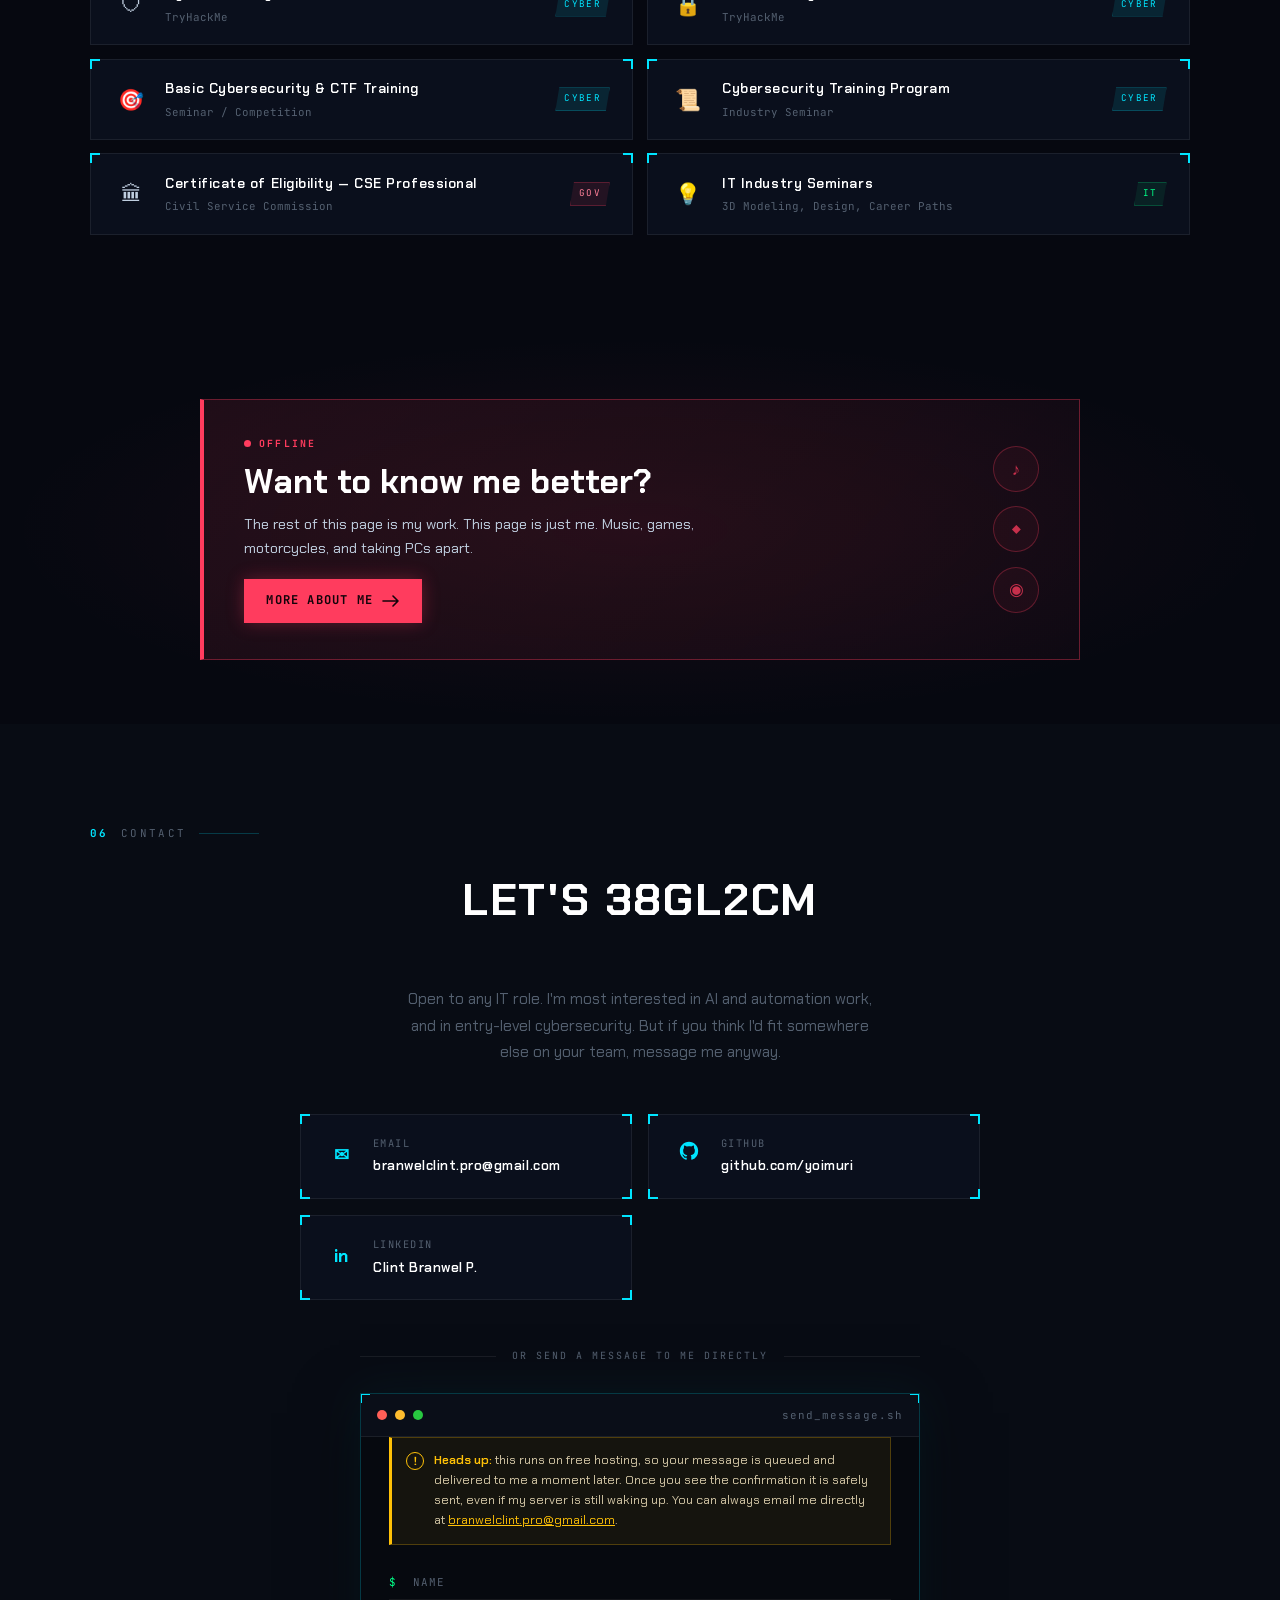
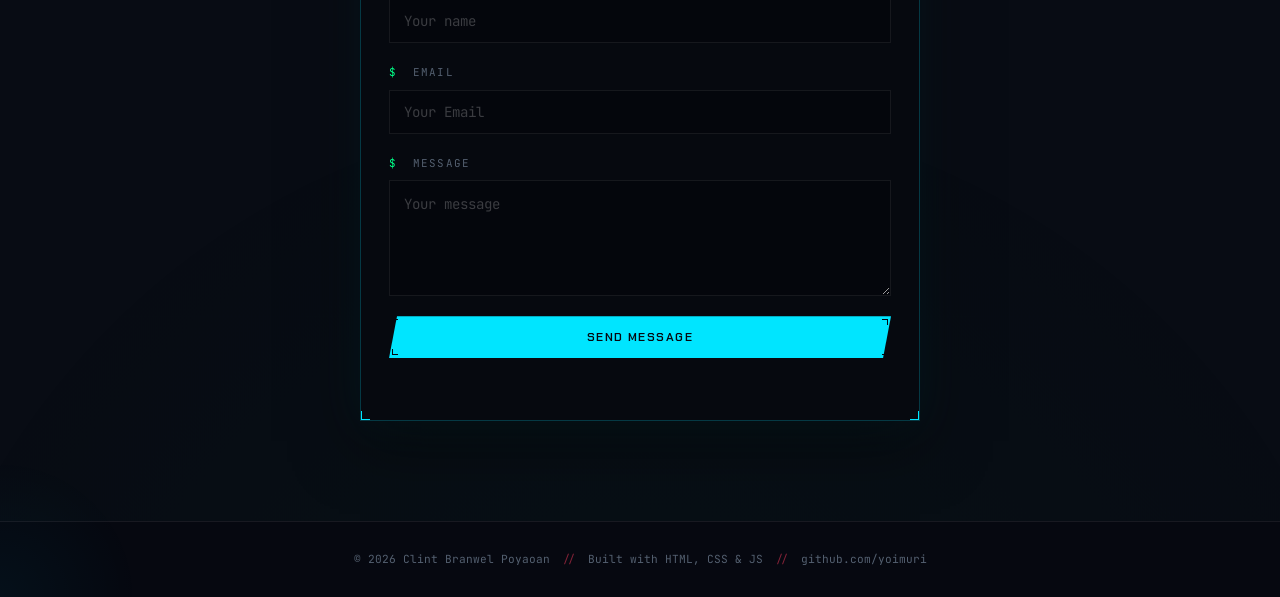
==== commit 08559afe: "08/30/26 update" ====
--- a/index.html
+++ b/index.html
@@ -40,7 +40,7 @@
 
   <!-- NAV -->
   <nav id="navbar">
-  <a href="#hero" class="nav-logo" style="cursor:pointer;text-decoration:none;color:inherit;">      <span class="logo-bracket">[</span>CB<span class="accent">.</span>DEV<span class="logo-bracket">]</span>
+  <a href="#hero" class="nav-logo" style="cursor:pointer;text-decoration:none;color:inherit;">      <span class="logo-bracket">[</span>CLINT<span class="logo-bracket">]</span>
   </a>
     <ul class="nav-links">
       <li><a href="#about"><span class="nav-num">01</span>About</a></li>
@@ -48,7 +48,7 @@
       <li><a href="#experience"><span class="nav-num">03</span>Experience</a></li>
       <li><a href="#projects"><span class="nav-num">04</span>Projects</a></li>
       <li><a href="#certifications"><span class="nav-num">05</span>Certs</a></li>
-      <li><a href="offduty.html" class="nav-offduty"><span class="nav-offduty-dot"></span>Off-Duty</a></li>
+      <li><a href="offduty.html" class="nav-offduty"><span class="nav-offduty-dot"></span>Offline</a></li>
       <li><a href="#contact" class="nav-cta">Contact</a></li>
     </ul>
     <button class="hamburger" id="hamburger" aria-label="Toggle menu">
@@ -63,7 +63,7 @@
     <a href="#experience" class="mob-link">Experience</a>
     <a href="#projects" class="mob-link">Projects</a>
     <a href="#certifications" class="mob-link">Certs</a>
-    <a href="offduty.html" class="mob-link mob-offduty">Off-Duty: more about me</a>
+    <a href="offduty.html" class="mob-link mob-offduty">Offline: more about me</a>
     <a href="#contact" class="mob-link">Contact</a>
   </div>
 
@@ -102,7 +102,7 @@
         </a>
         <a href="#contact" class="btn btn-outline">GET IN TOUCH</a>
         <div class="offduty-wrap">
-          <a href="offduty.html" class="btn btn-offduty"><span class="offduty-dot"></span>OFF-DUTY</a>
+          <a href="offduty.html" class="btn btn-offduty"><span class="offduty-dot"></span>OFFLINE</a>
           <a href="offduty.html" class="offduty-callout" aria-label="Visit off-duty page">
             <span class="callout-text">want to know me<br>better? tap this</span>
             <svg class="callout-arrow" width="42" height="36" viewBox="0 0 42 36" fill="none">
@@ -132,7 +132,7 @@
         <div class="about-text reveal">
           <h2 class="section-heading">Building <span class="accent2">AI systems</span> with a <span class="accent">security</span> mindset.</h2>
           <p>BS Computer Science graduate from New Era University. Most of my time goes into building AI systems: a multi-agent research assistant, zero-cost automation pipelines, and a computer vision thesis.</p>
-          <p>The security side is real experience, not a keyword. My internship at Great Pilipinas Black Bear Inc. was threat intelligence work: OSINT and dark web recon, credential breach validation, and weekly CTI reports with hard deadlines.</p>
+          <p>My internship at Great Pilipinas Black Bear Inc. was threat intelligence work: OSINT and dark web recon, credential breach validation, and weekly CTI reports with hard deadlines.</p>
           <p>I'm open to any IT role. AI and automation is where I want to go, and entry-level cybersecurity is the other direction I'd happily take. Outside those two, I still want to hear about it. I pick things up fast and I'd rather be learning than waiting.</p>
           <div class="about-info">
             <div class="info-item">
@@ -144,7 +144,7 @@
               <span class="status-dot">Open to Work</span>
             </div>
             <div class="info-item">
-              <span class="info-label">GRADUATION</span>
+              <span class="info-label">GRADUATED</span>
               <span>2026</span>
             </div>
           </div>
@@ -192,79 +192,99 @@
           <div class="hud-corner tl"></div><div class="hud-corner tr"></div>
           <div class="hud-corner bl"></div><div class="hud-corner br"></div>
           <div class="skill-cat-header">
-            <span class="skill-icon">🛡</span>
-            <h3>Security &amp; SOC</h3>
+            <span class="skill-icon">💻</span>
+            <h3>Languages</h3>
             <span class="skill-cat-line"></span>
           </div>
           <div class="skill-tags">
-            <span class="tag tag-sec">Wazuh SIEM</span>
-            <span class="tag tag-sec">Microsoft Sentinel</span>
-            <span class="tag tag-sec">Splunk</span>
-            <span class="tag tag-sec">OSINT</span>
-            <span class="tag tag-sec">Google Dorks</span>
-            <span class="tag tag-sec">DFIR</span>
-            <span class="tag tag-sec">TryHackMe</span>
-            <span class="tag tag-sec">Kali Linux</span>
+            <span class="tag tag-dev">Python</span>
+            <span class="tag tag-dev">TypeScript</span>
+            <span class="tag tag-dev">JavaScript</span>
+            <span class="tag tag-dev">SQL</span>
+            <span class="tag tag-dev">HTML/CSS</span>
           </div>
         </div>
 
         <div class="skill-category hud-card reveal delay-1">
+          <div class="hud-corner tl"></div><div class="hud-corner tr"></div>
+          <div class="hud-corner bl"></div><div class="hud-corner br"></div>
+          <div class="skill-cat-header">
+            <span class="skill-icon">🧠</span>
+            <h3>AI &amp; LLM Systems</h3>
+            <span class="skill-cat-line"></span>
+          </div>
+          <div class="skill-tags">
+            <span class="tag tag-sec">LangGraph</span>
+            <span class="tag tag-sec">RAG pipelines</span>
+            <span class="tag tag-sec">Vector search (pgvector)</span>
+            <span class="tag tag-sec">Embeddings</span>
+            <span class="tag tag-sec">Prompt engineering</span>
+            <span class="tag tag-sec">Prompt-injection defense</span>
+            <span class="tag tag-sec">Groq</span>
+            <span class="tag tag-sec">Gemini</span>
+            <span class="tag tag-sec">Langfuse tracing</span>
+            <span class="tag tag-sec">PyTorch</span>
+          </div>
+        </div>
+
+        <div class="skill-category hud-card reveal delay-2">
           <div class="hud-corner tl"></div><div class="hud-corner tr"></div>
           <div class="hud-corner bl"></div><div class="hud-corner br"></div>
           <div class="skill-cat-header">
             <span class="skill-icon">📊</span>
-            <h3>Data Science</h3>
+            <h3>Backend &amp; Data</h3>
             <span class="skill-cat-line"></span>
           </div>
           <div class="skill-tags">
-            <span class="tag tag-data">Python</span>
+            <span class="tag tag-data">FastAPI</span>
+            <span class="tag tag-data">REST APIs</span>
+            <span class="tag tag-data">PostgreSQL</span>
+            <span class="tag tag-data">Supabase</span>
+            <span class="tag tag-data">Row Level Security</span>
+            <span class="tag tag-data">JWT/JWKS auth</span>
+            <span class="tag tag-data">Redis</span>
             <span class="tag tag-data">pandas</span>
-            <span class="tag tag-data">NumPy</span>
-            <span class="tag tag-data">SQL</span>
-            <span class="tag tag-data">Tableau</span>
-            <span class="tag tag-data">Power BI</span>
-            <span class="tag tag-data">Google Colab</span>
-            <span class="tag tag-data">MS Excel</span>
-          </div>
-        </div>
-
-        <div class="skill-category hud-card reveal delay-2">
+          </div>
+        </div>
+
+        <div class="skill-category hud-card reveal delay-3">
           <div class="hud-corner tl"></div><div class="hud-corner tr"></div>
           <div class="hud-corner bl"></div><div class="hud-corner br"></div>
           <div class="skill-cat-header">
             <span class="skill-icon">⚙</span>
-            <h3>Development</h3>
+            <h3>Infrastructure &amp; Automation</h3>
             <span class="skill-cat-line"></span>
           </div>
           <div class="skill-tags">
-            <span class="tag tag-dev">React</span>
-            <span class="tag tag-dev">TypeScript</span>
-            <span class="tag tag-dev">JavaScript</span>
-            <span class="tag tag-dev">Node.js</span>
-            <span class="tag tag-dev">PHP</span>
-            <span class="tag tag-dev">Java</span>
-            <span class="tag tag-dev">HTML/CSS</span>
-            <span class="tag tag-dev">Gradio</span>
-          </div>
-        </div>
-
-        <div class="skill-category hud-card reveal delay-3">
+            <span class="tag tag-tool">Docker</span>
+            <span class="tag tag-tool">GitHub Actions (CI/CD)</span>
+            <span class="tag tag-tool">Vercel</span>
+            <span class="tag tag-tool">Render</span>
+            <span class="tag tag-tool">Cloudflare Workers</span>
+            <span class="tag tag-tool">Git</span>
+            <span class="tag tag-tool">n8n</span>
+            <span class="tag tag-tool">Gmail API (OAuth 2.0)</span>
+            <span class="tag tag-tool">Telegram Bot API</span>
+          </div>
+        </div>
+
+        <div class="skill-category hud-card reveal delay-3 skill-wide">
           <div class="hud-corner tl"></div><div class="hud-corner tr"></div>
           <div class="hud-corner bl"></div><div class="hud-corner br"></div>
           <div class="skill-cat-header">
-            <span class="skill-icon">🔧</span>
-            <h3>Tools &amp; Platforms</h3>
+            <span class="skill-icon">🛡</span>
+            <h3>Security</h3>
             <span class="skill-cat-line"></span>
           </div>
           <div class="skill-tags">
-            <span class="tag tag-tool">Git</span>
-            <span class="tag tag-tool">VS Code</span>
-            <span class="tag tag-tool">Supabase</span>
-            <span class="tag tag-tool">Vercel</span>
-            <span class="tag tag-tool">HuggingFace</span>
-            <span class="tag tag-tool">Arduino</span>
-            <span class="tag tag-tool">Linux</span>
-            <span class="tag tag-tool">Scrum/Sprint</span>
+            <span class="tag tag-sec">Wazuh (SIEM)</span>
+            <span class="tag tag-sec">IOC analysis</span>
+            <span class="tag tag-sec">CTI reporting</span>
+            <span class="tag tag-sec">OSINT/SOCMINT</span>
+            <span class="tag tag-sec">Breach-exposure validation</span>
+            <span class="tag tag-sec">VirusTotal</span>
+            <span class="tag tag-sec">HaveIBeenPwned</span>
+            <span class="tag tag-sec">Kali Linux</span>
           </div>
         </div>
 
@@ -564,7 +584,7 @@
     <a href="offduty.html" class="ob-card" aria-label="Off-duty page: more about me outside of work">
       <span class="ob-glow" aria-hidden="true"></span>
       <span class="ob-body">
-        <span class="ob-eyebrow"><span class="ob-dot"></span>OFF-DUTY</span>
+        <span class="ob-eyebrow"><span class="ob-dot"></span>OFFLINE</span>
         <span class="ob-title">Want to know me better?</span>
         <span class="ob-desc">
           The rest of this page is my work. This page is just me. Music, games, motorcycles,
@@ -638,9 +658,9 @@
           </div>
           <p class="form-notice">
             <span class="form-notice-icon" aria-hidden="true">!</span>
-            <span><strong>Before you send:</strong> this form runs on a free server that goes to
-            sleep when nobody is using it. If your first try fails or takes a while, that is the
-            server waking up. Give it a moment and send again, or just email me directly at
+            <span><strong>Heads up:</strong> this runs on free hosting, so your message is queued
+            and delivered to me a moment later. Once you see the confirmation it is safely sent,
+            even if my server is still waking up. You can always email me directly at
             <a href="mailto:branwelclint.pro@gmail.com">branwelclint.pro@gmail.com</a>.</span>
           </p>
           <form id="contact-form" class="contact-form" novalidate>
@@ -683,33 +703,8 @@
     </div>
   </footer>
 
-  <!-- AI CHATBOT WIDGET -->
-<div id="chat-btn" class="chat-fab" aria-label="Ask about Clint">
-  <span class="chat-fab-icon">◈</span>
-  <span class="chat-fab-label">ASK AI ABOUT ME</span>
-</div>
-
-<div id="chat-widget" class="chat-widget hidden">
-  <div class="chat-header">
-    <div class="chat-header-left">
-      <span class="chat-dot"></span>
-      <span class="chat-title">ASK ABOUT CLINT</span>
-    </div>
-    <div class="chat-header-right">
-  <button id="chat-expand" class="chat-expand" title="Expand">⤢</button>
-  <button id="chat-close" class="chat-close">✕</button>
-</div>
-  </div>
-  <div id="chat-messages" class="chat-messages">
-    <div class="chat-msg bot">
-      <span>Hi! I can answer questions about Clint — his skills, projects, background, and experience. What do you want to know?</span>
-    </div>
-  </div>
-  <div class="chat-input-row">
-    <textarea id="chat-input" class="chat-input" placeholder="Ask something..." autocomplete="off" rows="1"></textarea>
-    <button id="chat-send" class="chat-send">▶</button>
-  </div>
-</div>
+  <!-- AI chatbot: markup, styles and logic all live in chat-widget.js -->
   <script src="script.js"></script>
+  <script src="chat-widget.js"></script>
 </body>
 </html>
--- a/style.css
+++ b/style.css
@@ -592,6 +592,8 @@
    SKILLS
 ══════════════════════════════════════ */
 .skills-grid { display: grid; grid-template-columns: repeat(2, 1fr); gap: 1.5rem; }
+/* Odd card out: let Security run the full width instead of leaving a gap. */
+.skill-wide { grid-column: 1 / -1; }
 .skill-category {
   background: var(--card);
   border: 1px solid var(--border);
@@ -1102,8 +1104,8 @@
 }
 .offduty-callout {
   position: absolute;
-  top: -70px;
-  right: -70px;
+  top: -66px;
+  right: -18px;
   display: flex;
   flex-direction: column;
   align-items: flex-end;
@@ -1353,178 +1355,36 @@
   .sc-split-card,.sc-terminal-mini,.sc-deploy-list,.sc-code-block{min-width:unset;width:100%;}
 }
 
-/* ══ AI CHATBOT WIDGET ══════════════════════════════════════ */
-.chat-fab {
-  position: fixed;
-  bottom: 32px;
-  right: 32px;
-  z-index: 1000;
-  display: flex;
-  align-items: center;
-  gap: 8px;
-  background: var(--bg-card, #0d1117);
-  border: 1px solid var(--cyan, #00d4ff);
-  color: var(--cyan, #00d4ff);
-  padding: 10px 18px;
-  border-radius: 4px;
-  cursor: pointer;
-  font-family: 'JetBrains Mono', monospace;
-  font-size: 0.75rem;
-  font-weight: 600;
-  letter-spacing: 0.1em;
-  transition: box-shadow 0.2s, background 0.2s;
-  box-shadow: 0 0 12px rgba(0, 212, 255, 0.15);
-}
-.chat-fab:hover {
-  background: rgba(0, 212, 255, 0.08);
-  box-shadow: 0 0 24px rgba(0, 212, 255, 0.35);
-}
-.chat-fab-icon { font-size: 1rem; }
-
-.chat-widget {
-  position: fixed;
-  bottom: 90px;
-  right: 32px;
-  z-index: 1000;
-  width: 420px;
-  max-height: 560px;
-  display: flex;
-  flex-direction: column;
-  background: #0a0e14;
-  border: 1px solid rgba(0, 212, 255, 0.3);
-  border-radius: 4px;
-  box-shadow: 0 0 40px rgba(0, 212, 255, 0.1);
-  overflow: hidden;
-  transition: opacity 0.2s, transform 0.2s;
-}
-.chat-widget.hidden {
-  opacity: 0;
-  pointer-events: none;
-  transform: translateY(12px);
-}
-
-.chat-header {
-  display: flex;
-  align-items: center;
-  justify-content: space-between;
-  padding: 10px 14px;
-  border-bottom: 1px solid rgba(0, 212, 255, 0.15);
-  background: rgba(0, 212, 255, 0.04);
-}
-.chat-header-left { display: flex; align-items: center; gap: 8px; }
-.chat-dot {
-  width: 7px; height: 7px; border-radius: 50%;
-  background: var(--cyan, #00d4ff);
-  box-shadow: 0 0 6px var(--cyan, #00d4ff);
-  animation: pulse-dot 2s infinite;
-}
-@keyframes pulse-dot {
-  0%, 100% { opacity: 1; } 50% { opacity: 0.4; }
-}
-.chat-title {
-  font-family: 'JetBrains Mono', monospace;
-  font-size: 0.65rem;
-  letter-spacing: 0.12em;
-  color: var(--cyan, #00d4ff);
-}
-.chat-close {
-  background: none; border: none;
-  color: rgba(255,255,255,0.4);
-  cursor: pointer; font-size: 0.8rem;
-  transition: color 0.2s;
-}
-.chat-close:hover { color: #ff3c5e; }
-.chat-header-right {
-  display: flex;
-  align-items: center;
-  gap: 10px;
-}
-
-.chat-expand {
-  background: none;
-  border: none;
-  color: rgba(255,255,255,0.35);
-  cursor: pointer;
-  font-size: 0.85rem;
-  transition: color 0.2s;
-  padding: 0;
-  line-height: 1;
-}
-.chat-expand:hover { color: var(--cyan, #00d4ff); }
-
-/* Expanded state */
-.chat-widget.expanded {
-  width: min(700px, 90vw);
-  max-height: min(78vh, 660px);
-}
-
-.chat-messages {
-  flex: 1;
-  overflow-y: auto;
-  padding: 14px;
-  display: flex;
-  flex-direction: column;
-  gap: 10px;
-  scrollbar-width: thin;
-  scrollbar-color: rgba(0,212,255,0.2) transparent;
-}
-
-.chat-msg {
-  max-width: 88%;
-  padding: 8px 12px;
-  border-radius: 3px;
-  font-family: 'JetBrains Mono', monospace;
-  font-size: 0.85rem;
-  line-height: 1.55;
-}
-.chat-msg.bot {
-  background: rgba(0, 212, 255, 0.06);
-  border: 1px solid rgba(0, 212, 255, 0.15);
-  color: rgba(255,255,255,0.85);
-  align-self: flex-start;
-}
-.chat-msg.user {
-  background: rgba(255, 60, 94, 0.08);
-  border: 1px solid rgba(255, 60, 94, 0.2);
-  color: rgba(255,255,255,0.9);
-  align-self: flex-end;
-}
-.chat-msg.typing { opacity: 0.6; }
-
-.chat-input-row {
-  display: flex;
-  border-top: 1px solid rgba(0, 212, 255, 0.15);
-}
+/* == AI CHATBOT WIDGET: moved into chat-widget.js == */
+
+/* ══════════════════════════════════════
+   NO TEXT SELECTION ON CONTROLS
+   Buttons and the big hero name are things you click or look at, not text
+   you copy. Highlighting them mid-click looked like a glitch. Real copyable
+   content (paragraphs, the terminal cards, contact details) is untouched.
+══════════════════════════════════════ */
+.btn,
+.nav-links a,
+.mob-link,
+.nav-logo,
+.hero-name,
+.hero-tag,
+.hero-badges,
+.scroll-hint,
+.ob-card,
+.form-submit,
+.chat-fab,
+.callout-text,
+.tl-tag,
+.tag {
+  -webkit-user-select: none;
+  -moz-user-select: none;
+  user-select: none;
+}
+/* Keep the caret behaving normally inside anything typed into. */
+.form-input,
 .chat-input {
-  flex: 1;
-  background: transparent;
-  border: none;
-  outline: none;
-  color: #fff;
-  font-family: 'JetBrains Mono', monospace;
-  font-size: 0.95rem;
-  padding: 10px 14px;
-  resize: none;
-  overflow-y: auto;
-  max-height: 90px;
-  line-height: 1.5;
-  align-self: center;
-}
-
-.chat-input::placeholder { color: rgba(255,255,255,0.25); }
-.chat-send {
-  background: none;
-  border: none;
-  border-left: 1px solid rgba(0, 212, 255, 0.15);
-  color: var(--cyan, #00d4ff);
-  padding: 0 14px;
-  cursor: pointer;
-  font-size: 0.8rem;
-  transition: background 0.2s;
-}
-.chat-send:hover { background: rgba(0, 212, 255, 0.08); }
-
-@media (max-width: 480px) {
-  .chat-widget { width: calc(100vw - 32px); right: 16px; bottom: 80px; }
-  .chat-fab { right: 16px; bottom: 16px; }
-}+  -webkit-user-select: text;
+  -moz-user-select: text;
+  user-select: text;
+}
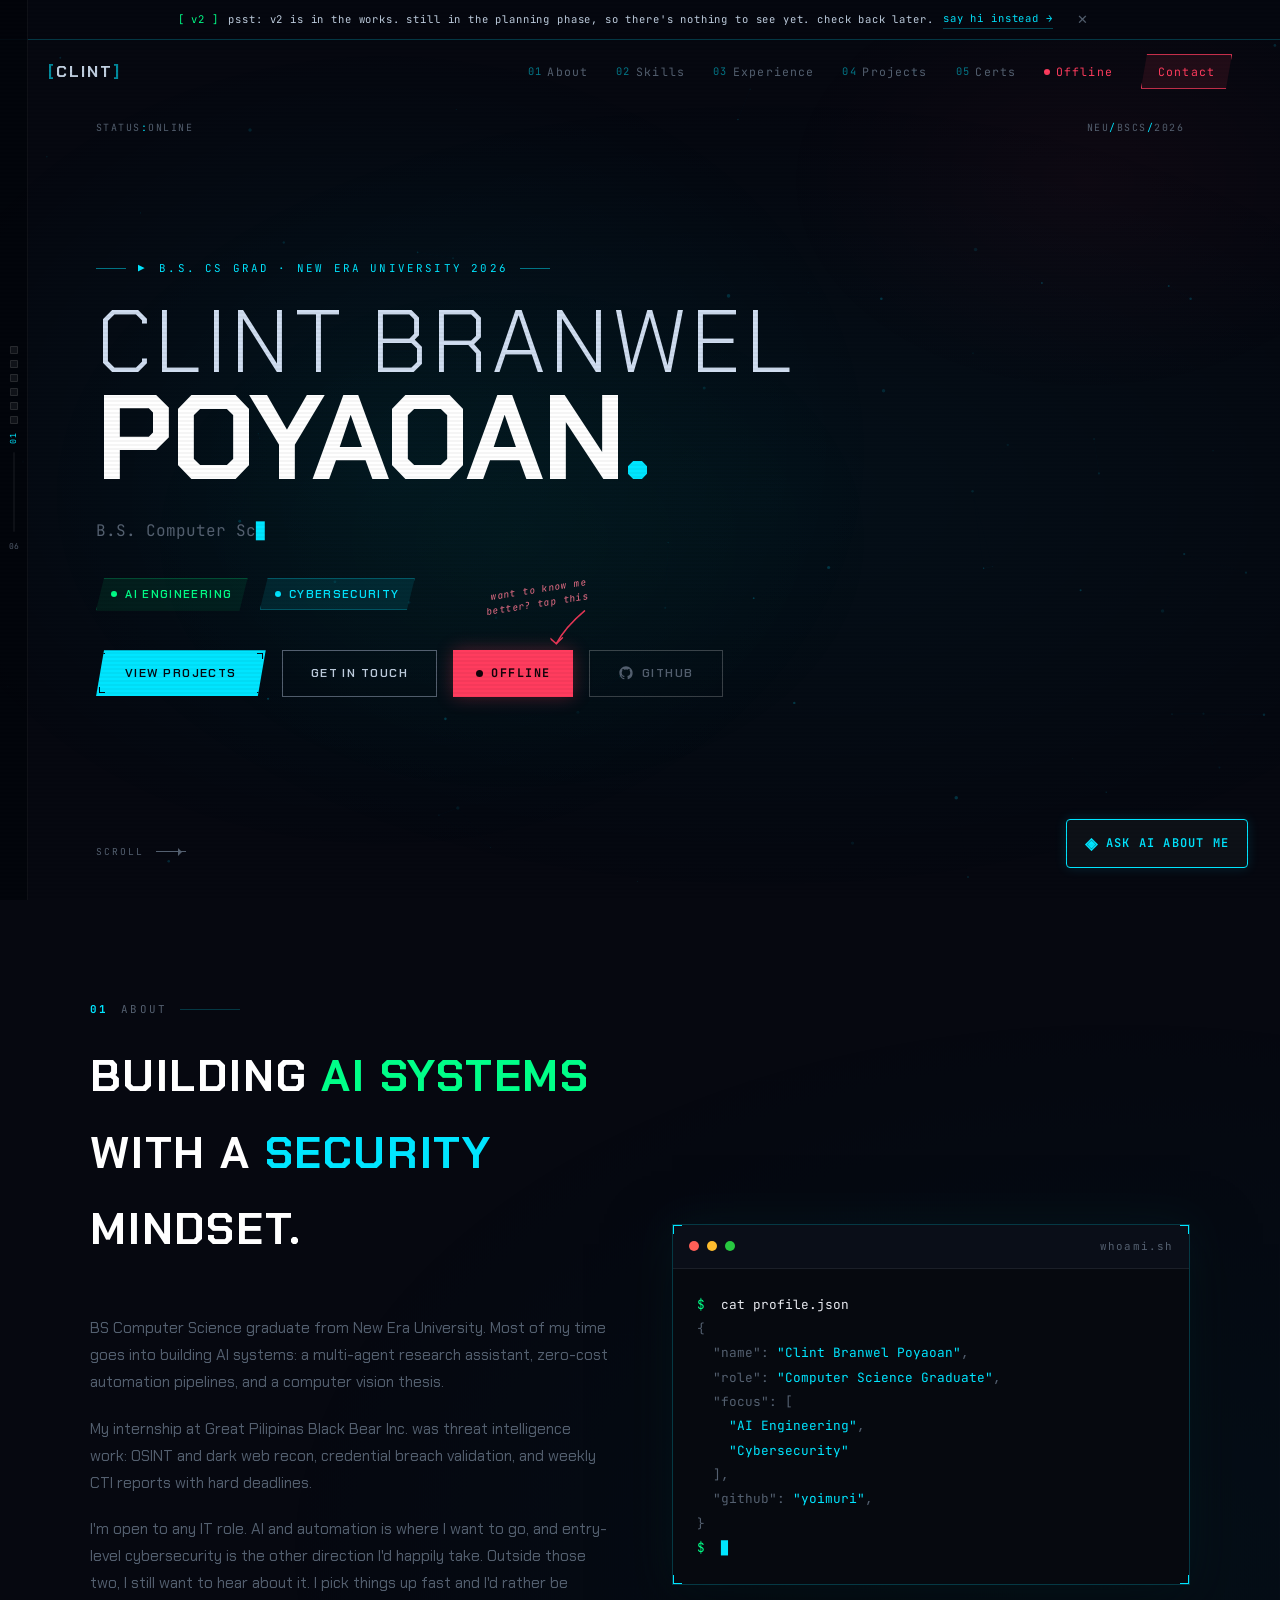
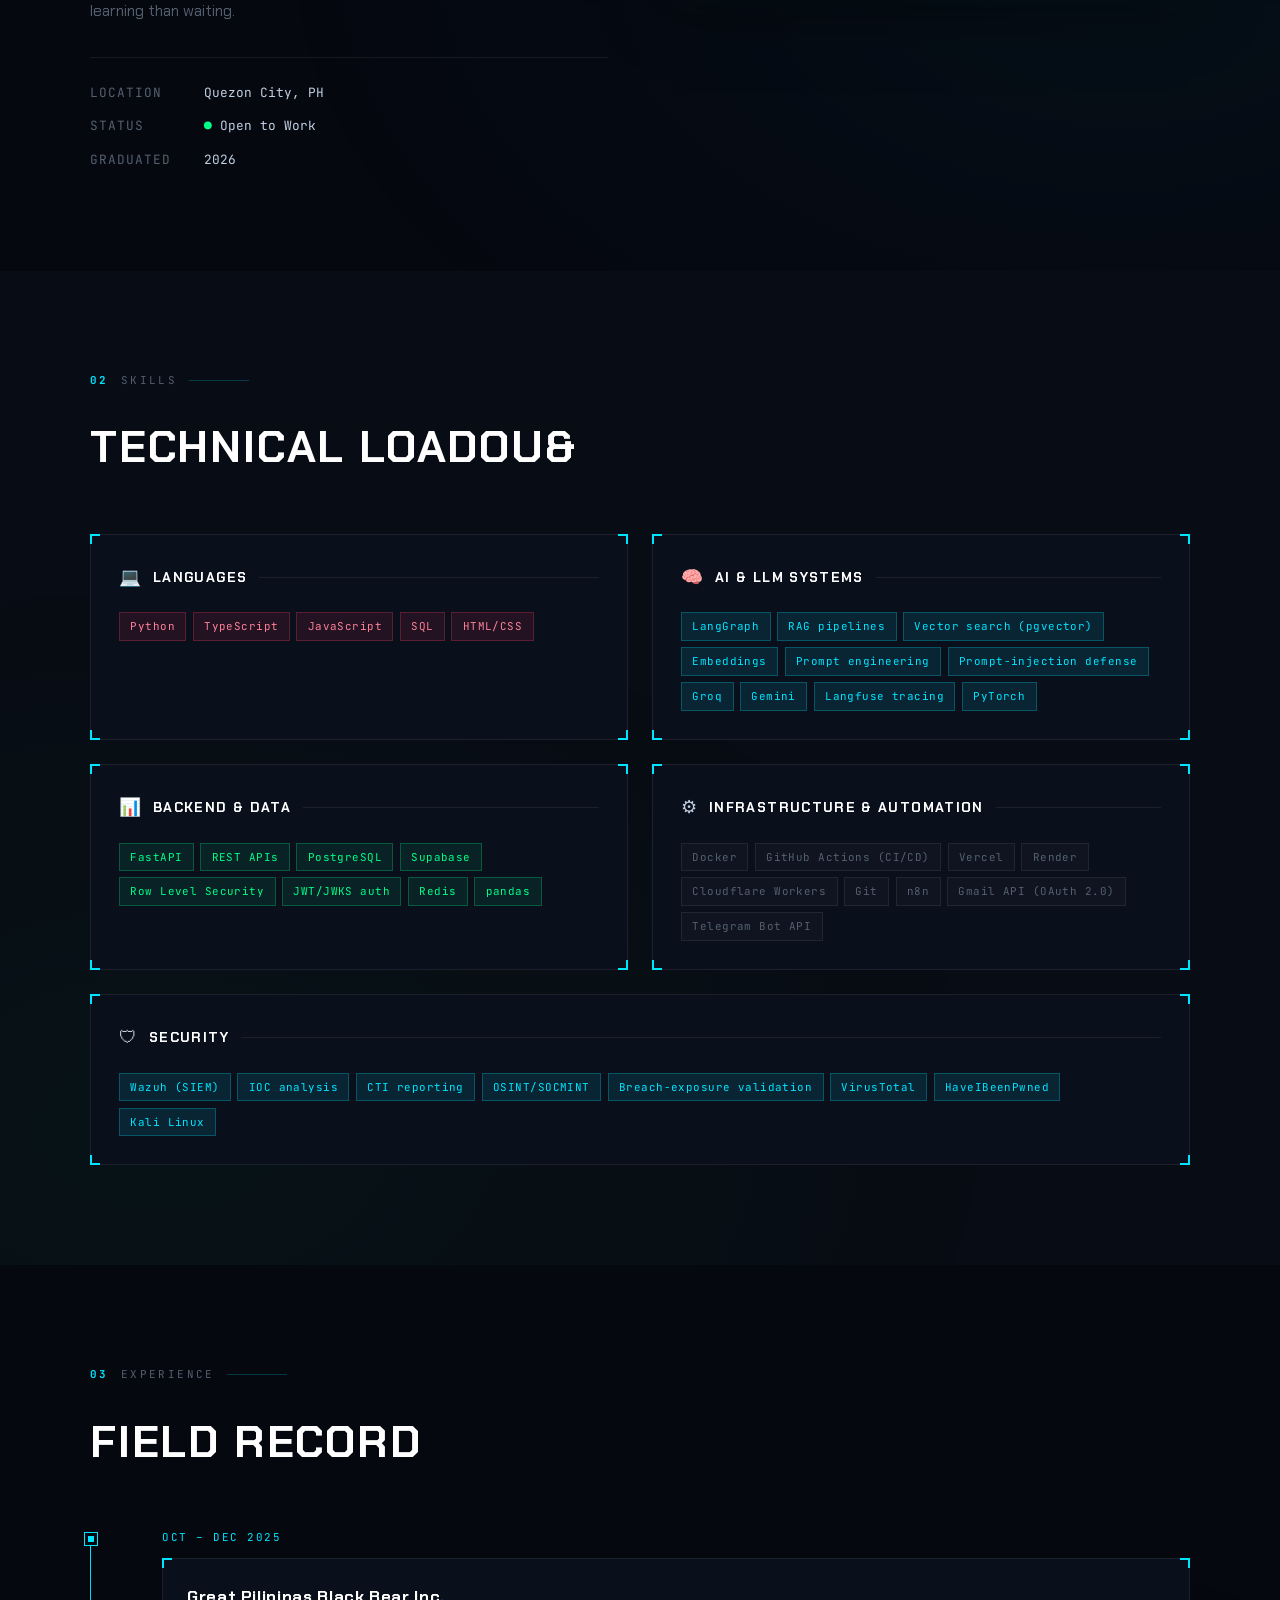
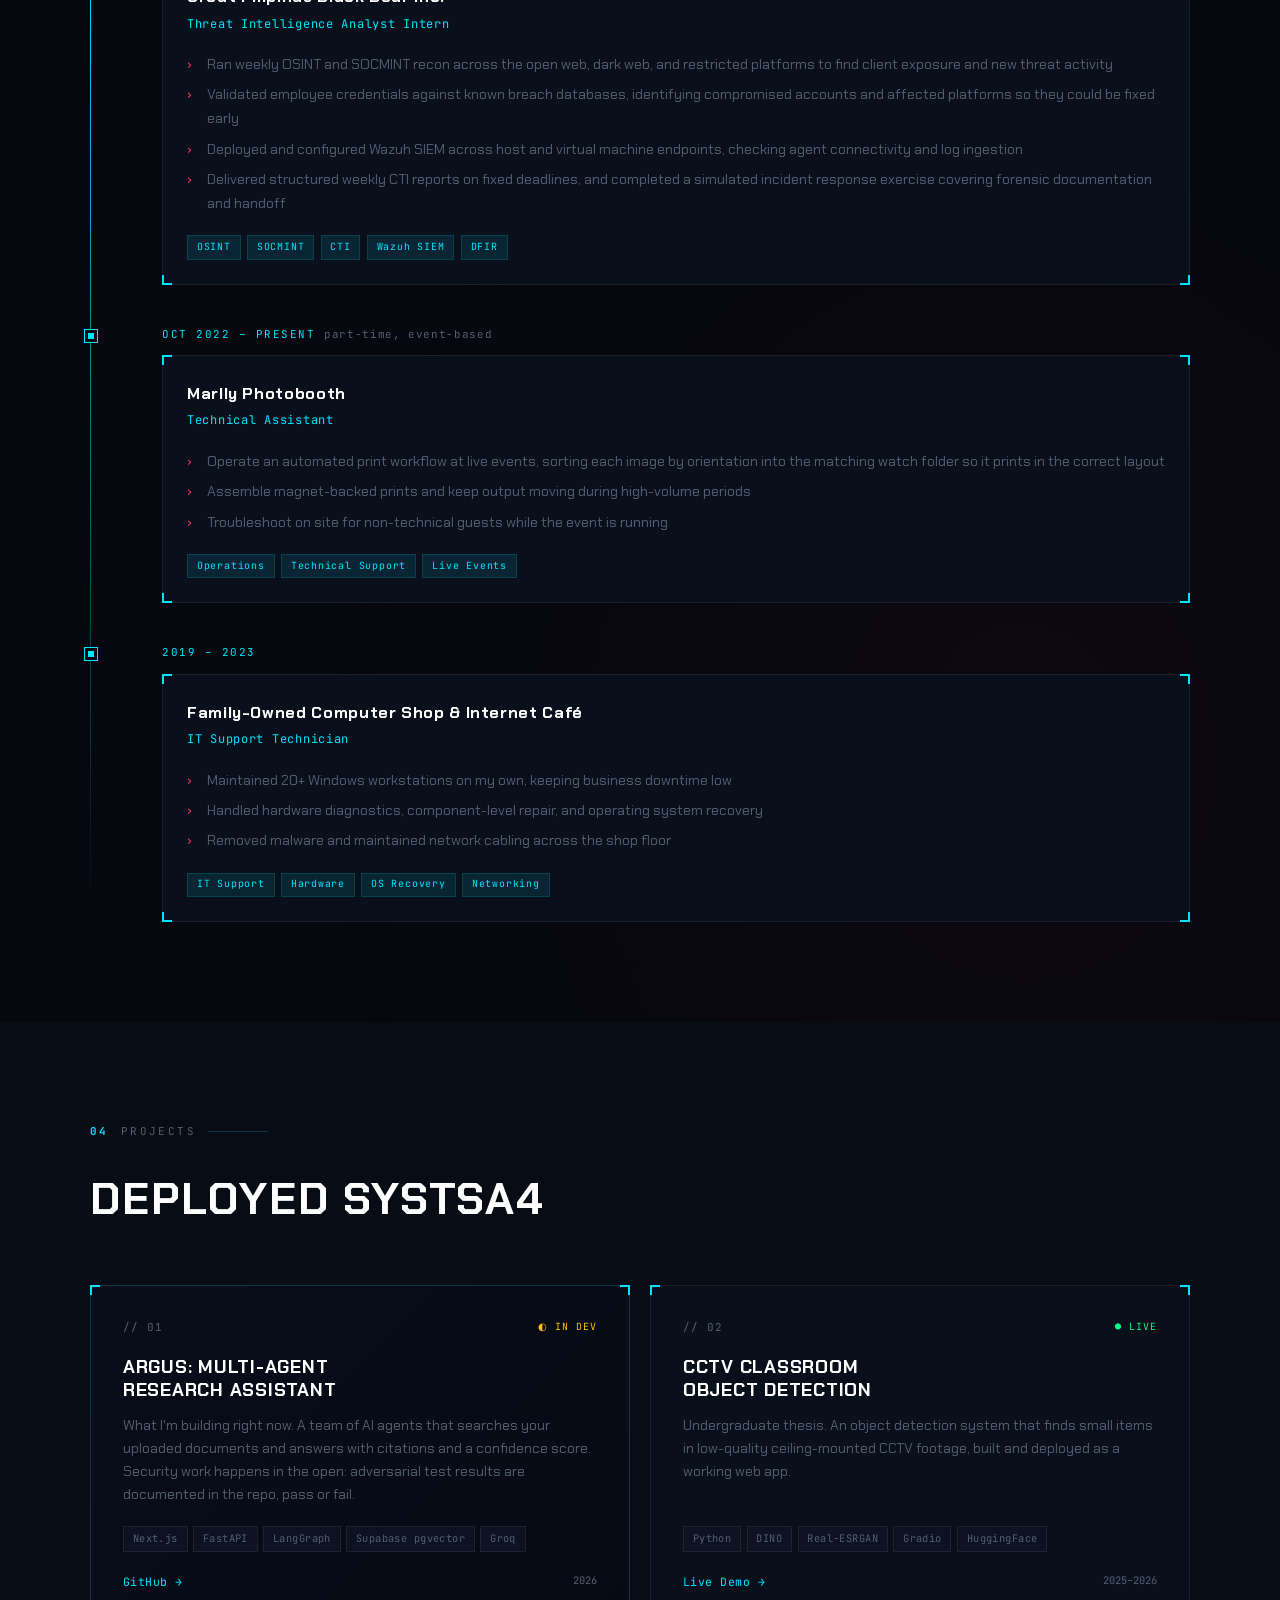
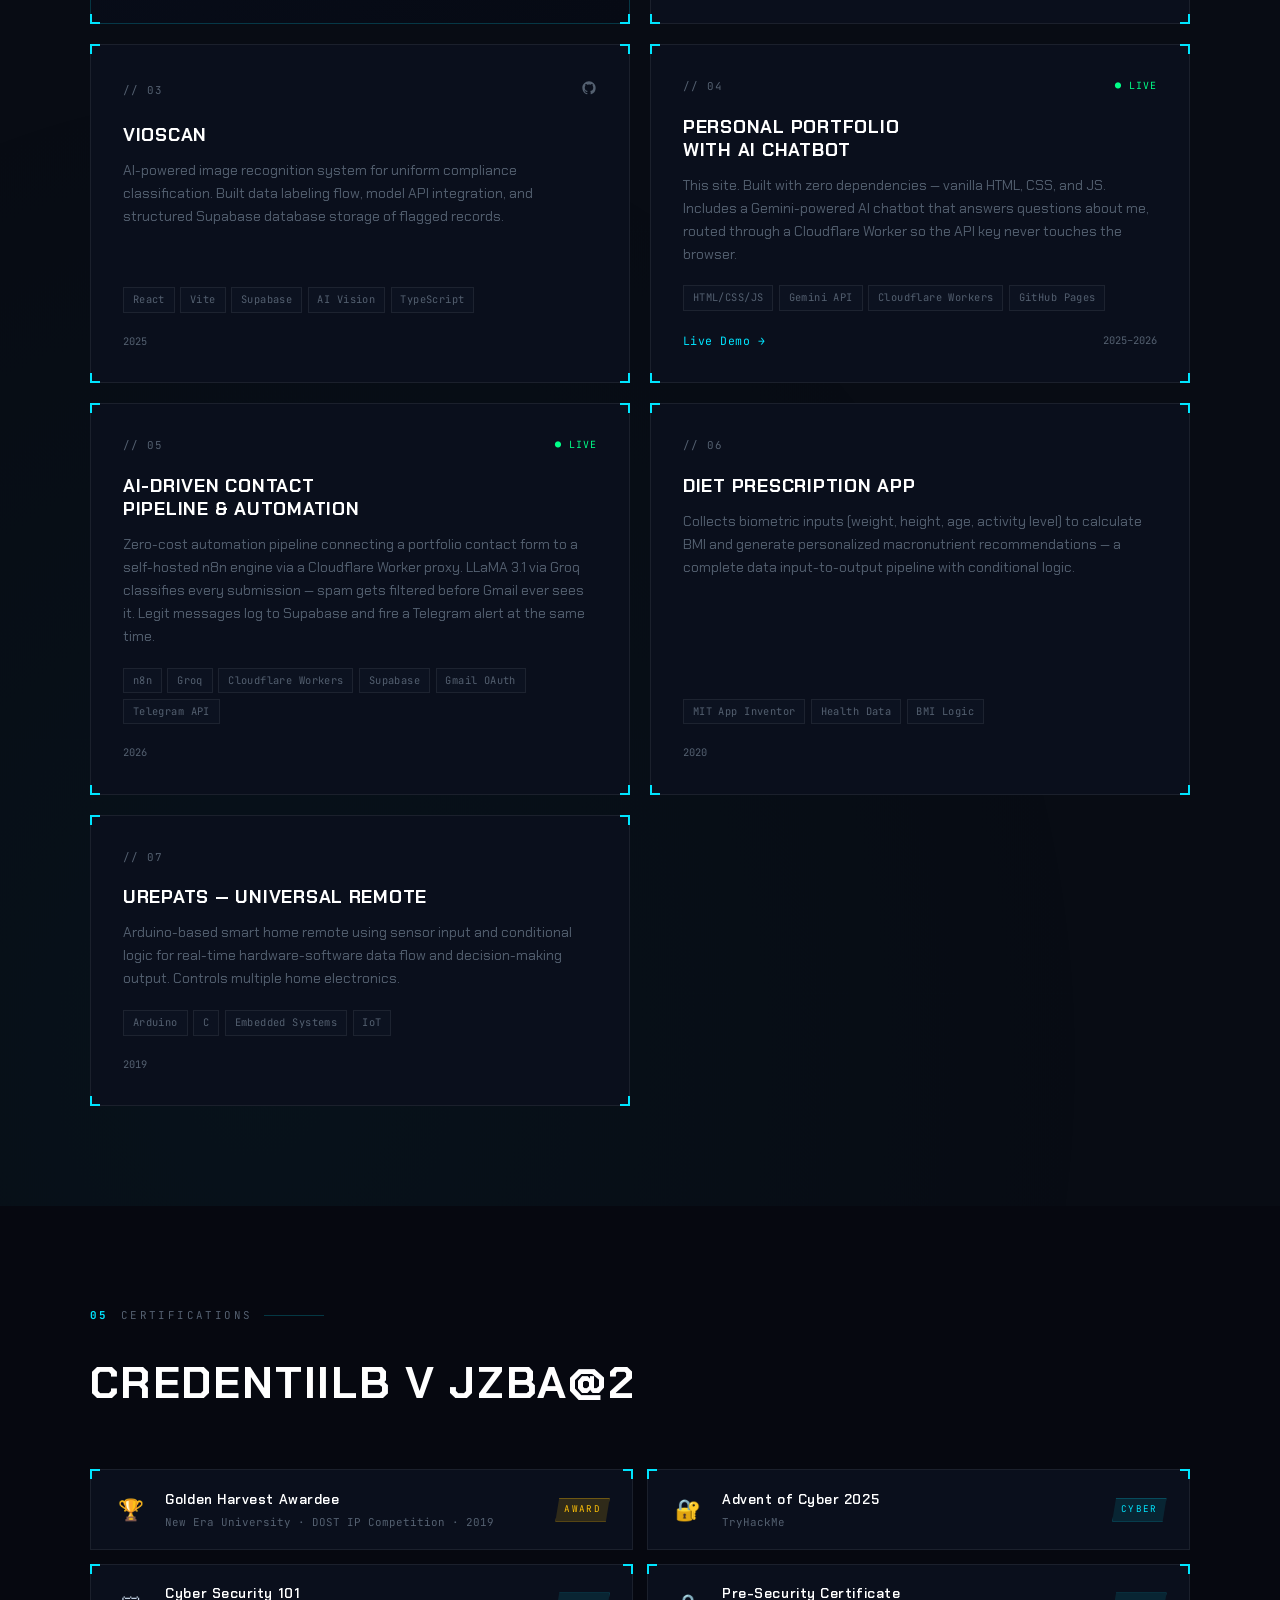
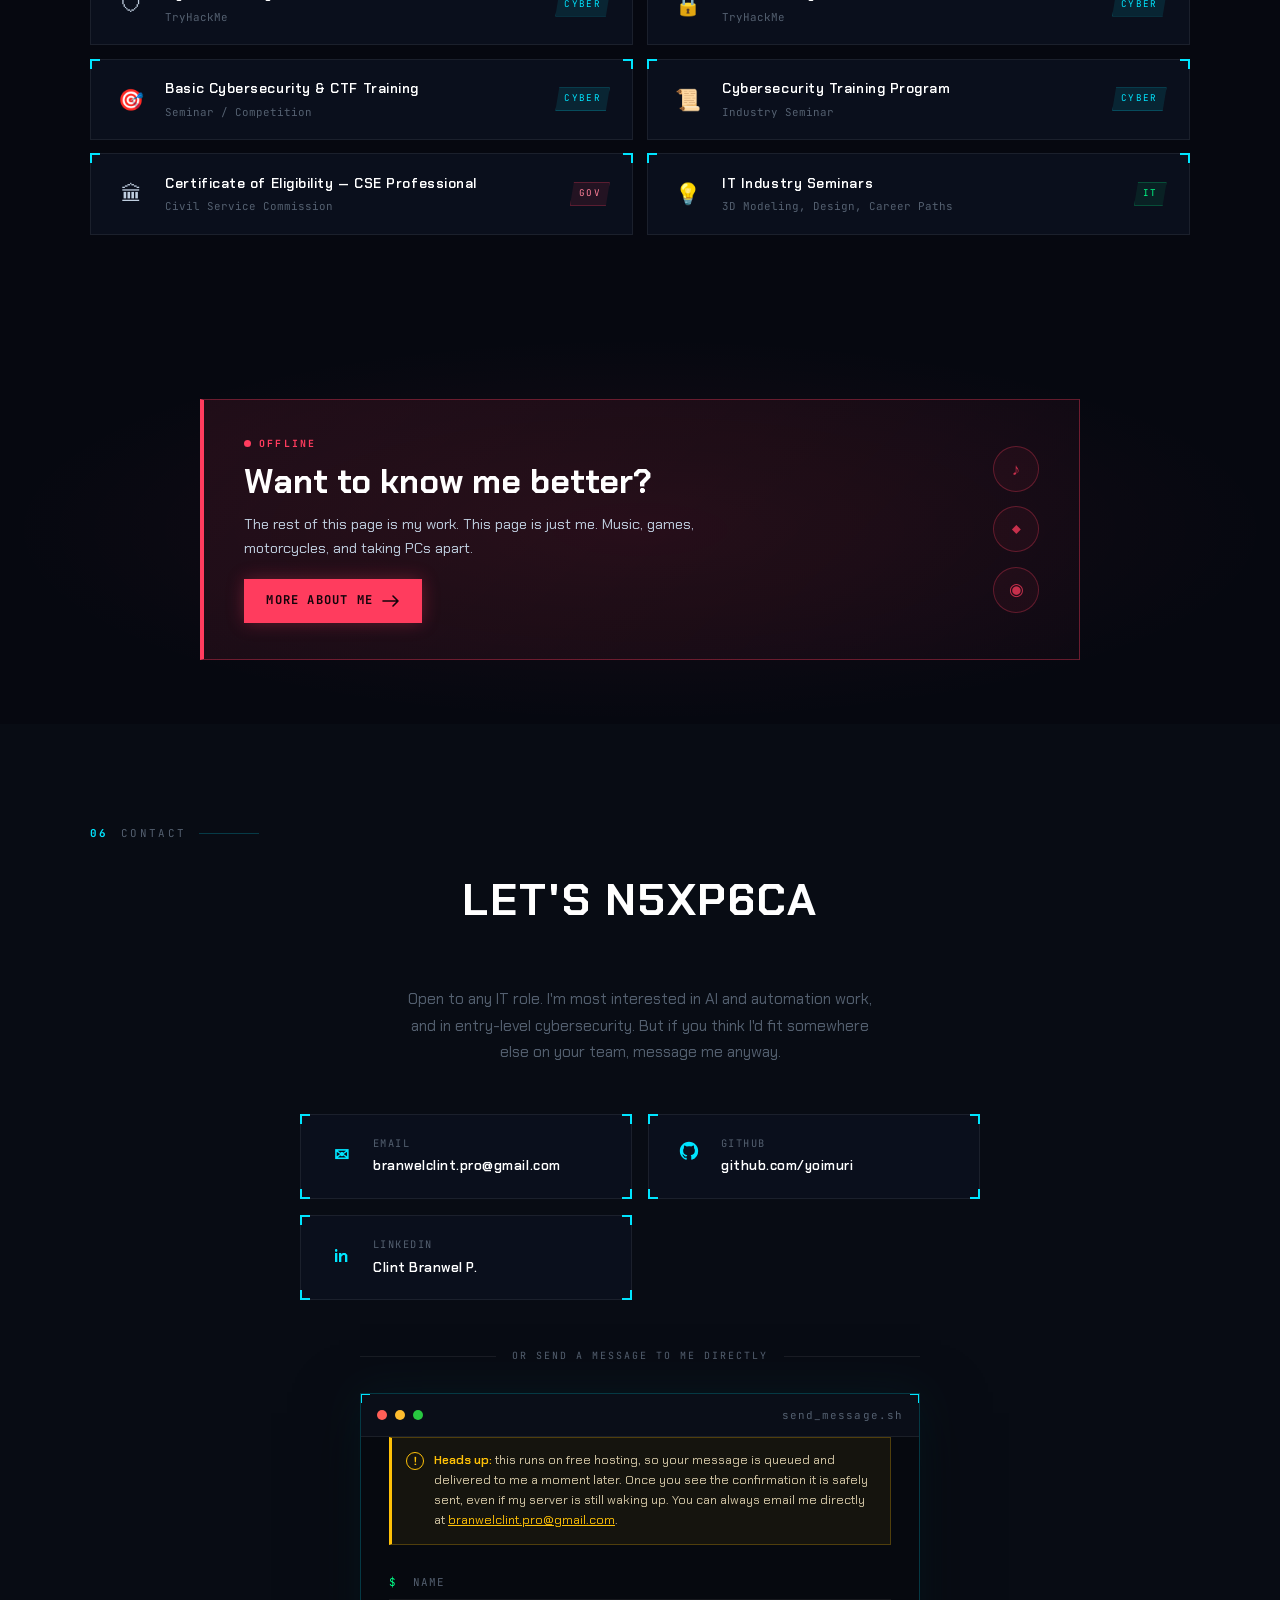
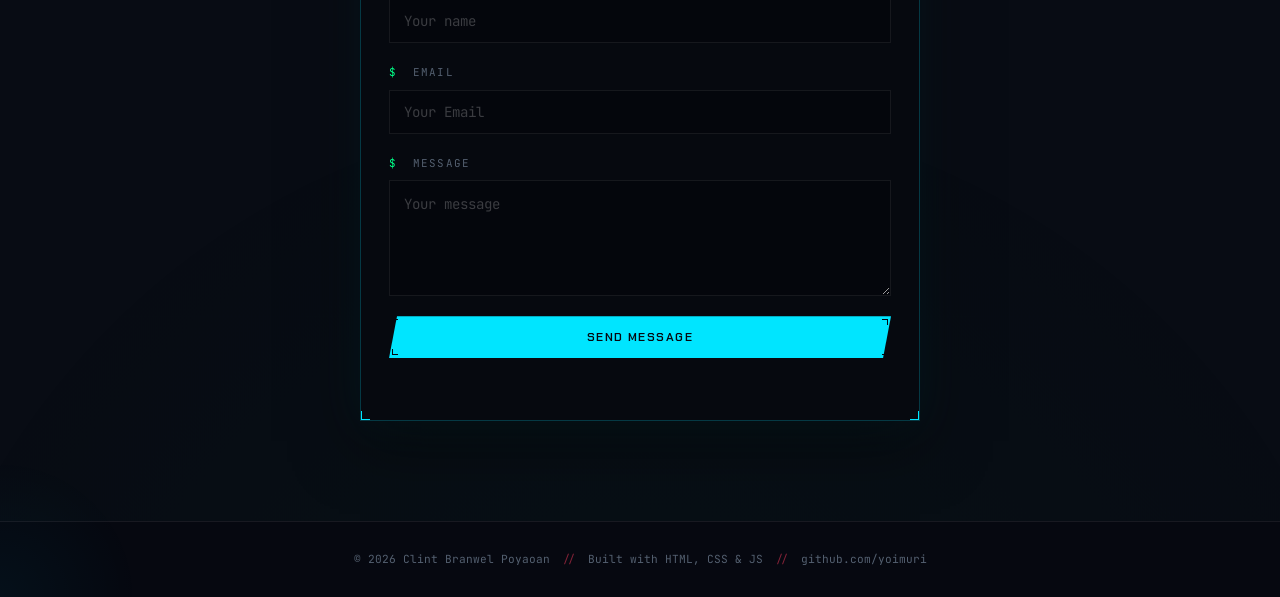
==== commit 6515f7f8: "08/30/26 update" ====
--- a/index.html
+++ b/index.html
@@ -169,7 +169,6 @@
               <p class="t-out">&nbsp;&nbsp;&nbsp;&nbsp;<span class="t-str">"Cybersecurity"</span></p>
               <p class="t-out">&nbsp;&nbsp;],</p>
               <p class="t-out">&nbsp;&nbsp;"github": <span class="t-str">"yoimuri"</span>,</p>
-              <p class="t-out">&nbsp;&nbsp;"award": <span class="t-str">"Golden Harvest 2019"</span>,</p>
               <p class="t-out">}</p>
               <p><span class="t-prompt">$</span> <span class="cursor-blink">█</span></p>
             </div>
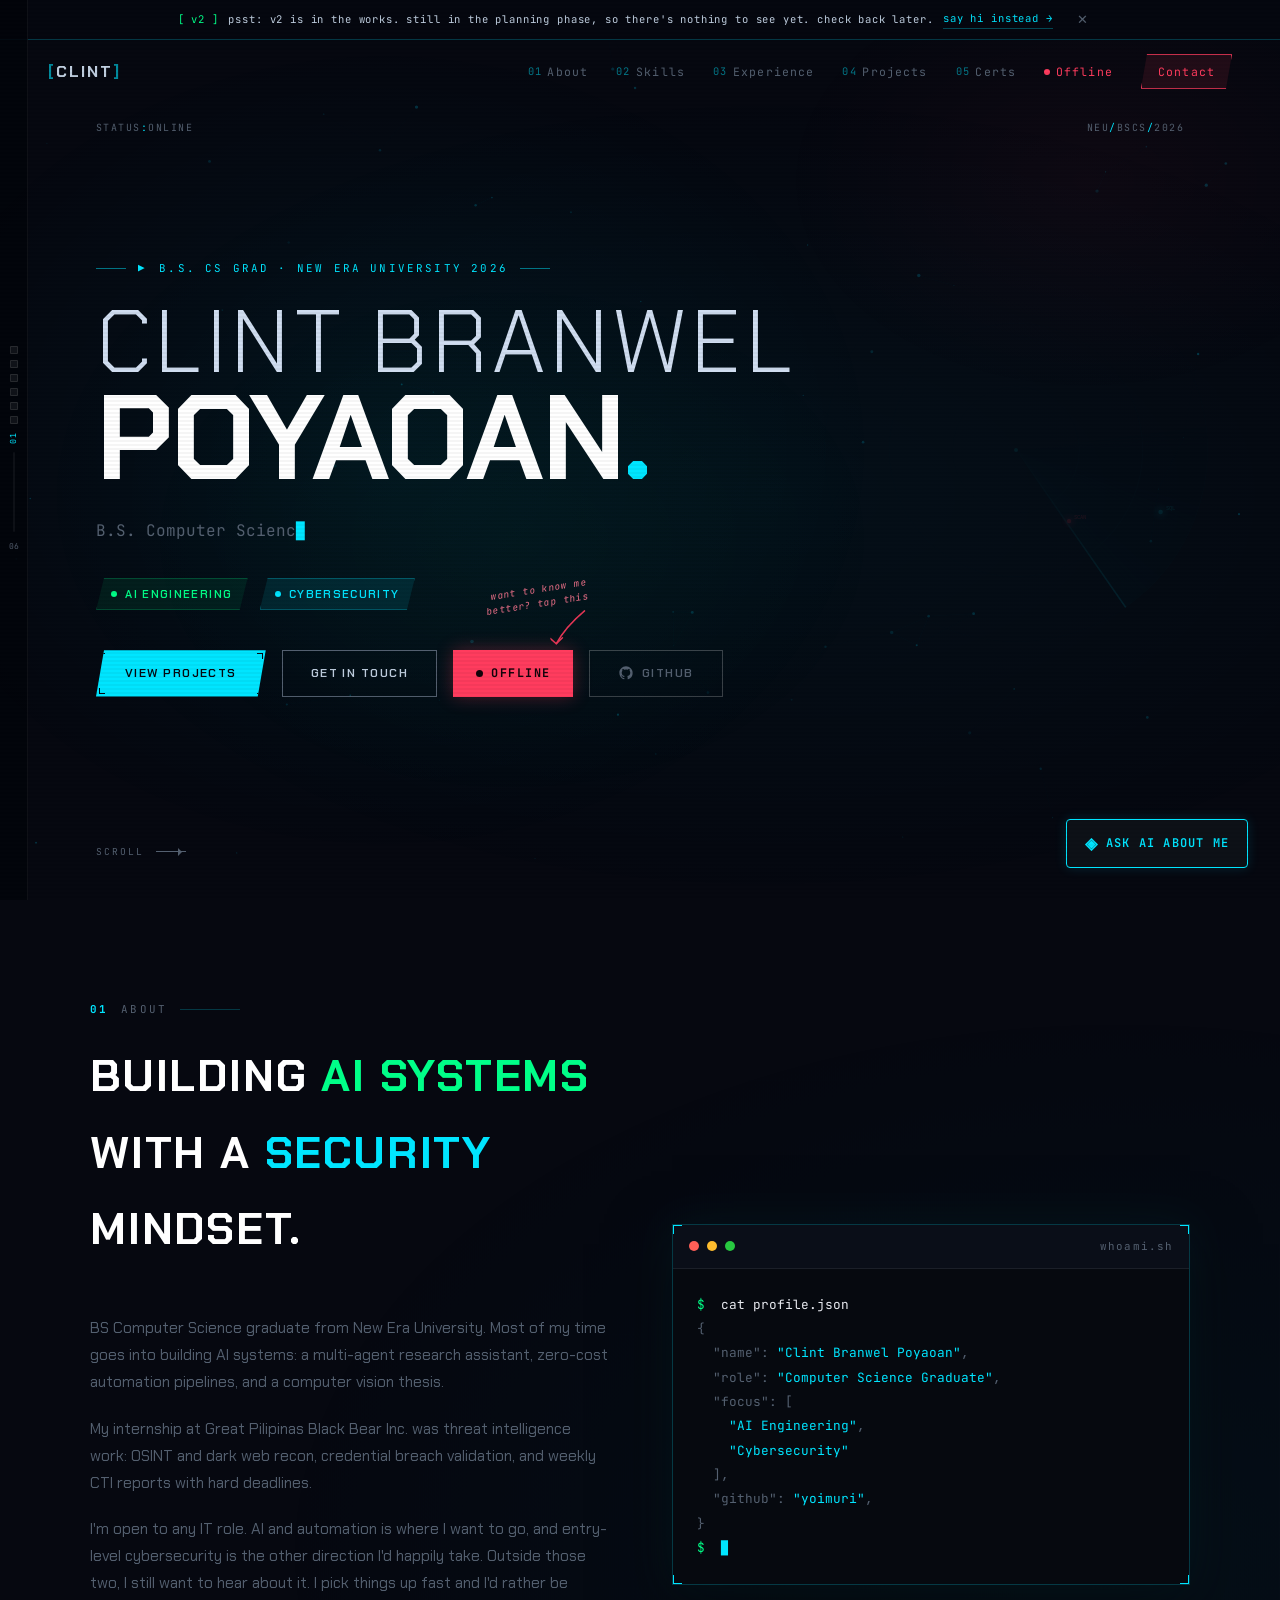
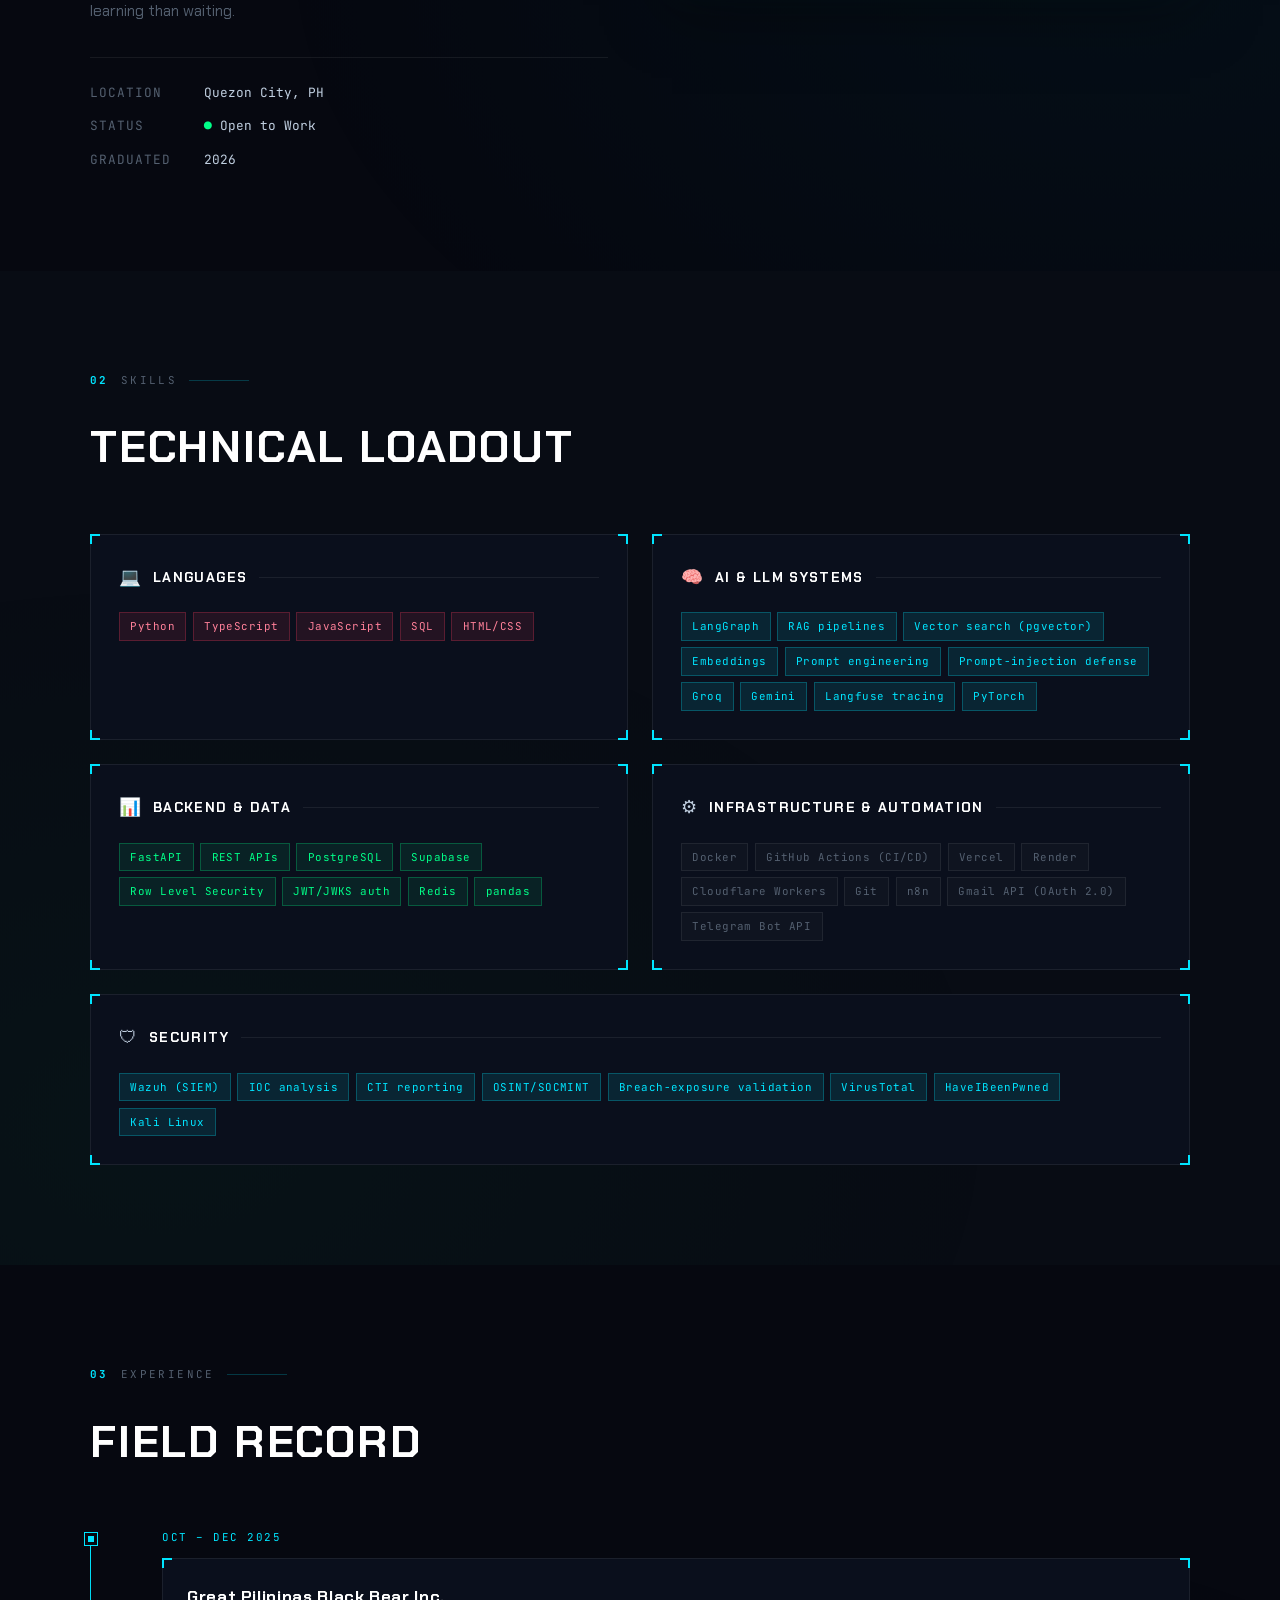
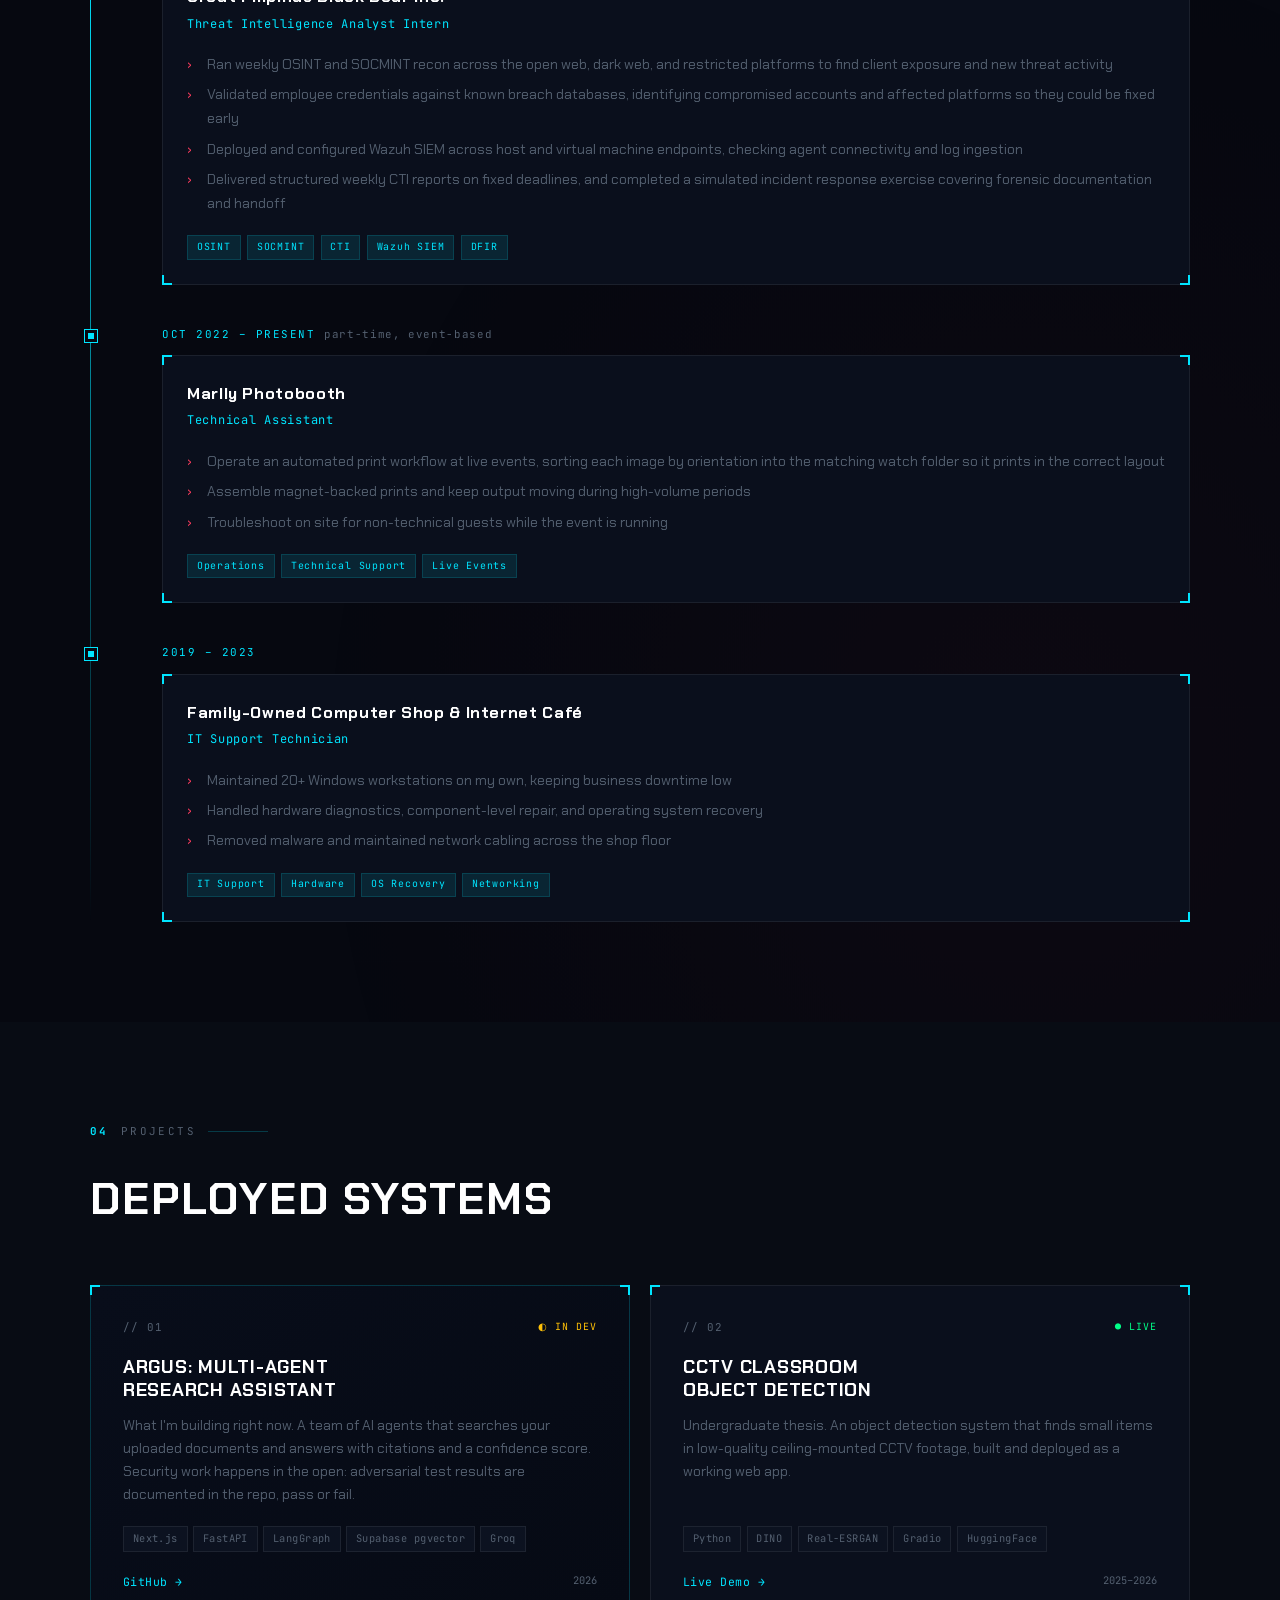
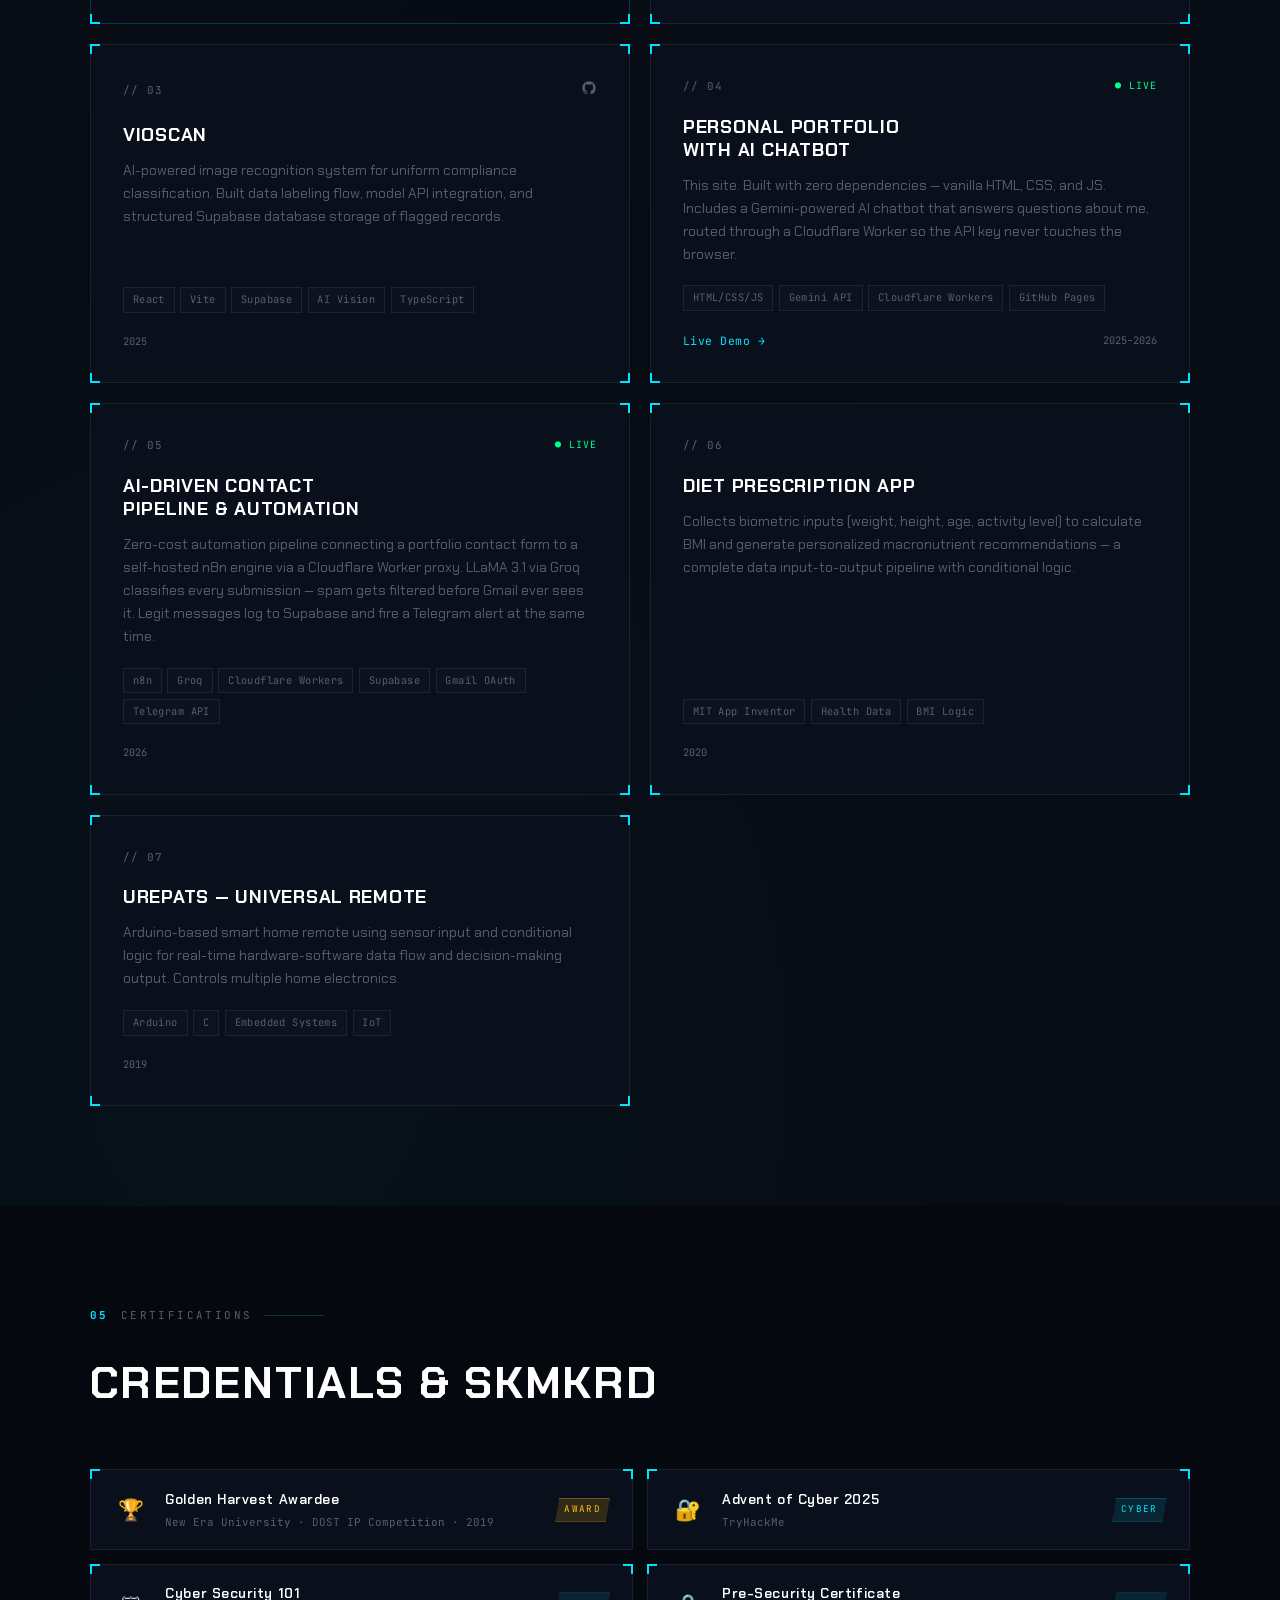
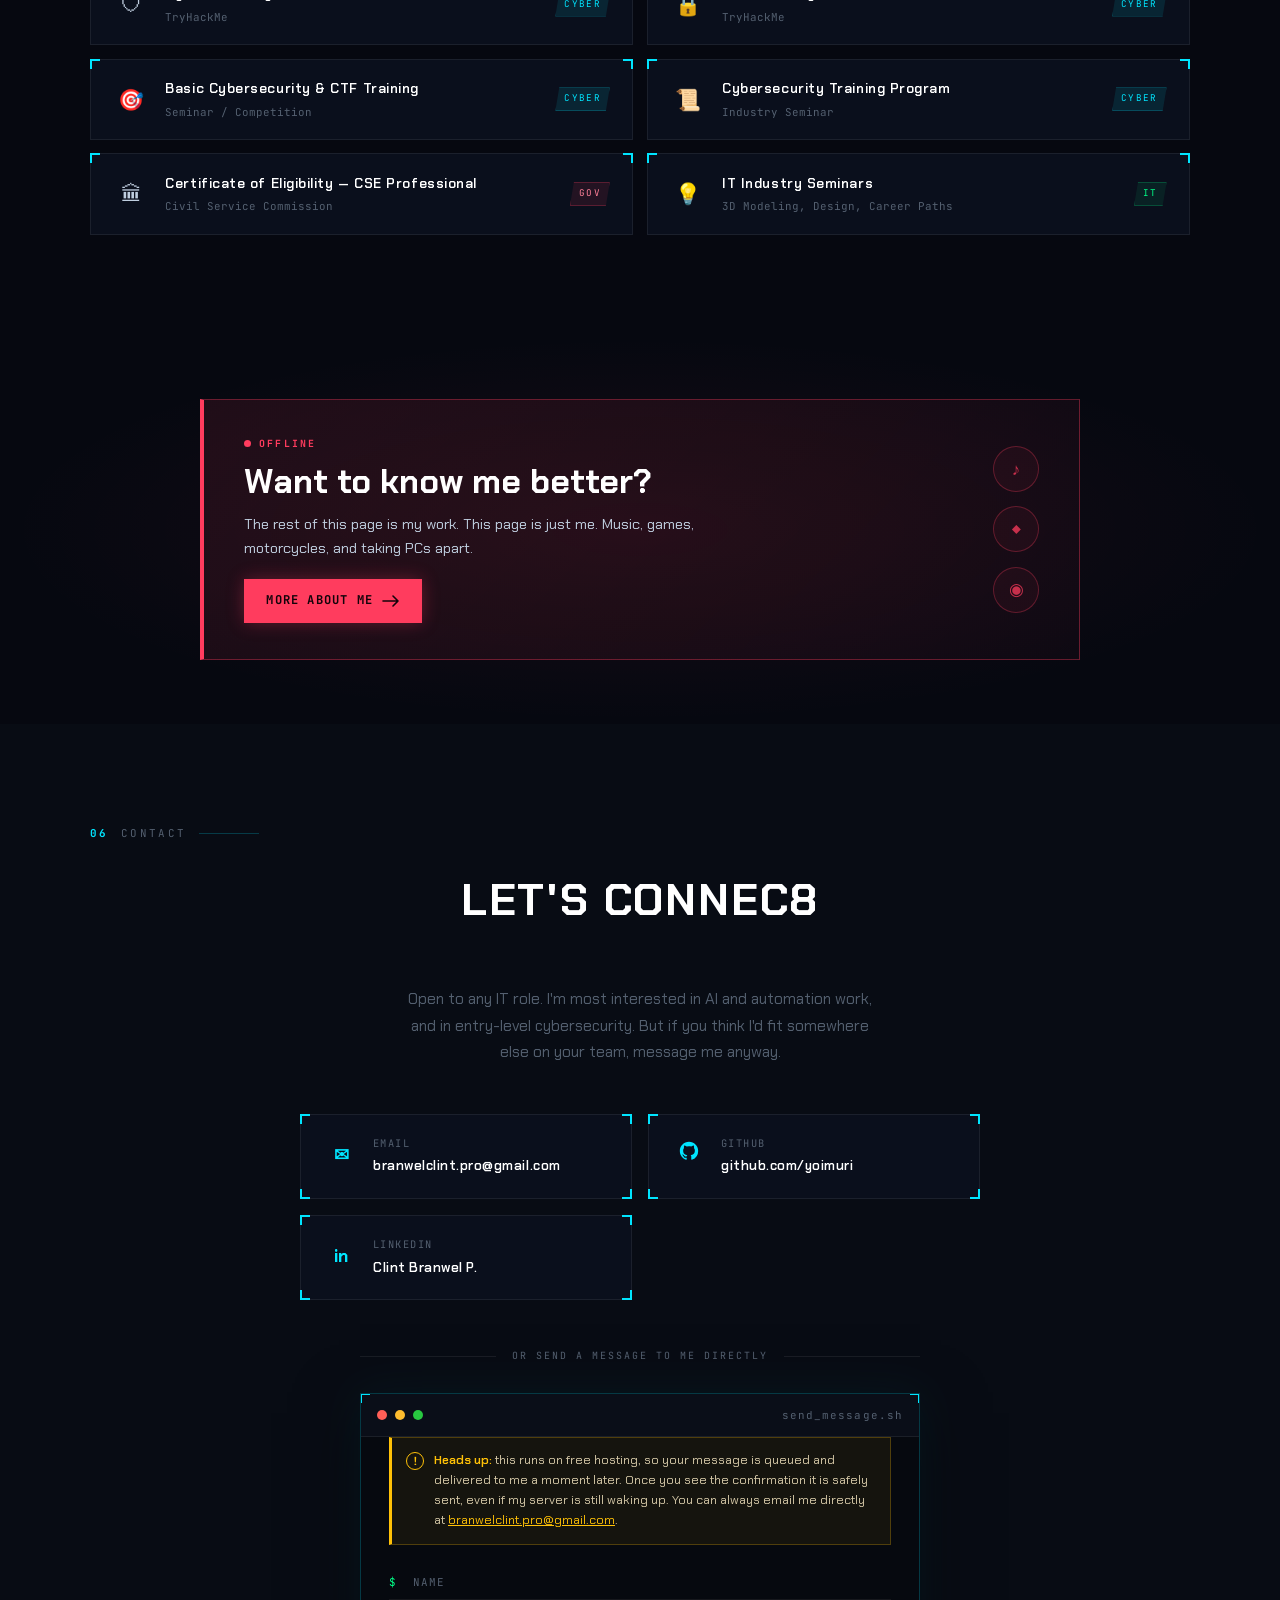
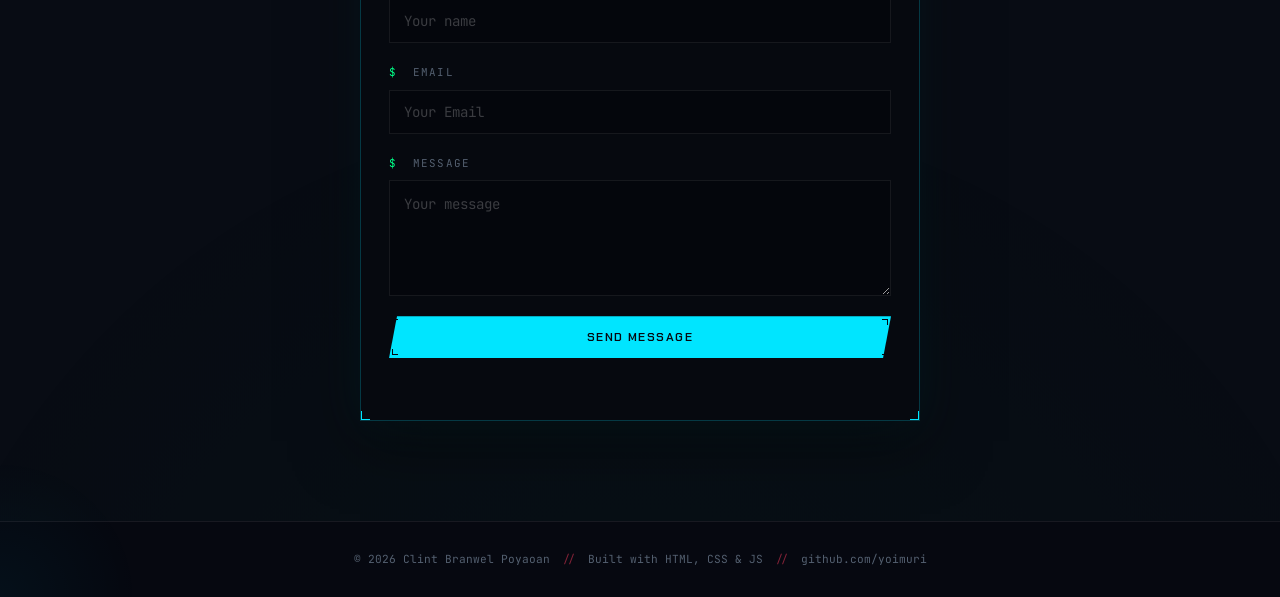
==== commit 45577f0e: "update 08/31/26" ====
--- a/index.html
+++ b/index.html
@@ -691,6 +691,48 @@
     </div>
   </section>
 
+  <!-- CONTACT CONFIRMATION -->
+  <div id="cf-modal" class="cf-modal" hidden>
+    <div class="cf-modal-backdrop" data-cf-close></div>
+    <div class="cf-modal-card hud-card" role="dialog" aria-modal="true"
+         aria-labelledby="cf-modal-title" aria-describedby="cf-modal-body">
+      <div class="hud-corner tl"></div><div class="hud-corner tr"></div>
+      <div class="hud-corner bl"></div><div class="hud-corner br"></div>
+
+      <div class="cf-modal-icon" aria-hidden="true">
+        <svg width="30" height="30" viewBox="0 0 24 24" fill="none">
+          <path d="M4 12.5 L9.5 18 L20 6.5" stroke="currentColor" stroke-width="2.4"
+                stroke-linecap="round" stroke-linejoin="round"/>
+        </svg>
+      </div>
+
+      <h3 id="cf-modal-title" class="cf-modal-title">Message queued</h3>
+
+      <div id="cf-modal-body" class="cf-modal-body">
+        <p>Thanks <span id="cf-modal-name">there</span>, I have your message.</p>
+        <p class="cf-modal-note">
+          This site runs on free hosting, so my server may need a minute or two to
+          wake up before your message reaches my inbox. It is safely stored either
+          way, and it will not be lost while that happens.
+        </p>
+        <p class="cf-modal-note">
+          I reply by email, usually within a day or two.
+        </p>
+      </div>
+
+      <div class="cf-modal-ref">
+        <span class="cf-modal-ref-label">REFERENCE</span>
+        <code id="cf-modal-ref">&mdash;</code>
+      </div>
+
+      <button type="button" class="btn btn-primary cf-modal-btn" data-cf-close>
+        <span class="btn-corner tl"></span><span class="btn-corner tr"></span>
+        GOT IT
+        <span class="btn-corner bl"></span><span class="btn-corner br"></span>
+      </button>
+    </div>
+  </div>
+
   <!-- FOOTER -->
   <footer>
     <div class="footer-inner">
--- a/style.css
+++ b/style.css
@@ -1388,3 +1388,78 @@
   -moz-user-select: text;
   user-select: text;
 }
+
+/* ══════════════════════════════════════
+   CONTACT CONFIRMATION DIALOG
+   A one-line status flash was too easy to miss, and an instantly-succeeding
+   form reads as fake. This says plainly what happened and what to expect.
+══════════════════════════════════════ */
+.cf-modal {
+  position: fixed;
+  inset: 0;
+  z-index: 1000;
+  display: flex;
+  align-items: center;
+  justify-content: center;
+  padding: 1.25rem;
+}
+.cf-modal[hidden] { display: none; }
+.cf-modal-backdrop {
+  position: absolute;
+  inset: 0;
+  background: rgba(2, 4, 10, 0.82);
+  backdrop-filter: blur(3px);
+}
+.cf-modal-card {
+  position: relative;
+  width: 100%;
+  max-width: 430px;
+  background: var(--card);
+  border: 1px solid var(--border-hi);
+  padding: 2rem 1.75rem 1.75rem;
+  text-align: center;
+  animation: cfModalIn 0.22s ease-out;
+}
+@keyframes cfModalIn {
+  from { opacity: 0; transform: translateY(10px) scale(0.985); }
+  to   { opacity: 1; transform: none; }
+}
+.cf-modal-icon {
+  width: 54px; height: 54px;
+  margin: 0 auto 1rem;
+  display: grid; place-items: center;
+  border-radius: 50%;
+  color: var(--green);
+  border: 1px solid rgba(0,255,136,0.35);
+  background: var(--green-dim);
+}
+.cf-modal-title {
+  font-family: var(--display);
+  font-size: 1.3rem;
+  letter-spacing: 0.04em;
+  color: #fff;
+  margin-bottom: 0.85rem;
+}
+.cf-modal-body p { font-size: 0.9rem; line-height: 1.7; color: var(--text); }
+.cf-modal-body p + p { margin-top: 0.7rem; }
+.cf-modal-name { color: var(--cyan); }
+.cf-modal-note { color: var(--muted); font-size: 0.84rem !important; }
+.cf-modal-ref {
+  display: flex; align-items: center; justify-content: center; gap: 0.6rem;
+  margin: 1.25rem 0 1.35rem;
+  padding-top: 1rem;
+  border-top: 1px solid var(--border);
+  font-family: var(--mono);
+}
+.cf-modal-ref-label { font-size: 0.58rem; letter-spacing: 0.18em; color: var(--muted); }
+.cf-modal-ref code { font-size: 0.7rem; color: var(--cyan); word-break: break-all; }
+.cf-modal-btn { width: 100%; justify-content: center; min-height: 44px; }
+
+@media (max-width: 480px) {
+  .cf-modal-card { padding: 1.6rem 1.25rem 1.35rem; }
+  .cf-modal-title { font-size: 1.15rem; }
+}
+@media (prefers-reduced-motion: reduce) {
+  .cf-modal-card { animation: none; }
+  .cf-modal-backdrop { backdrop-filter: none; }
+}
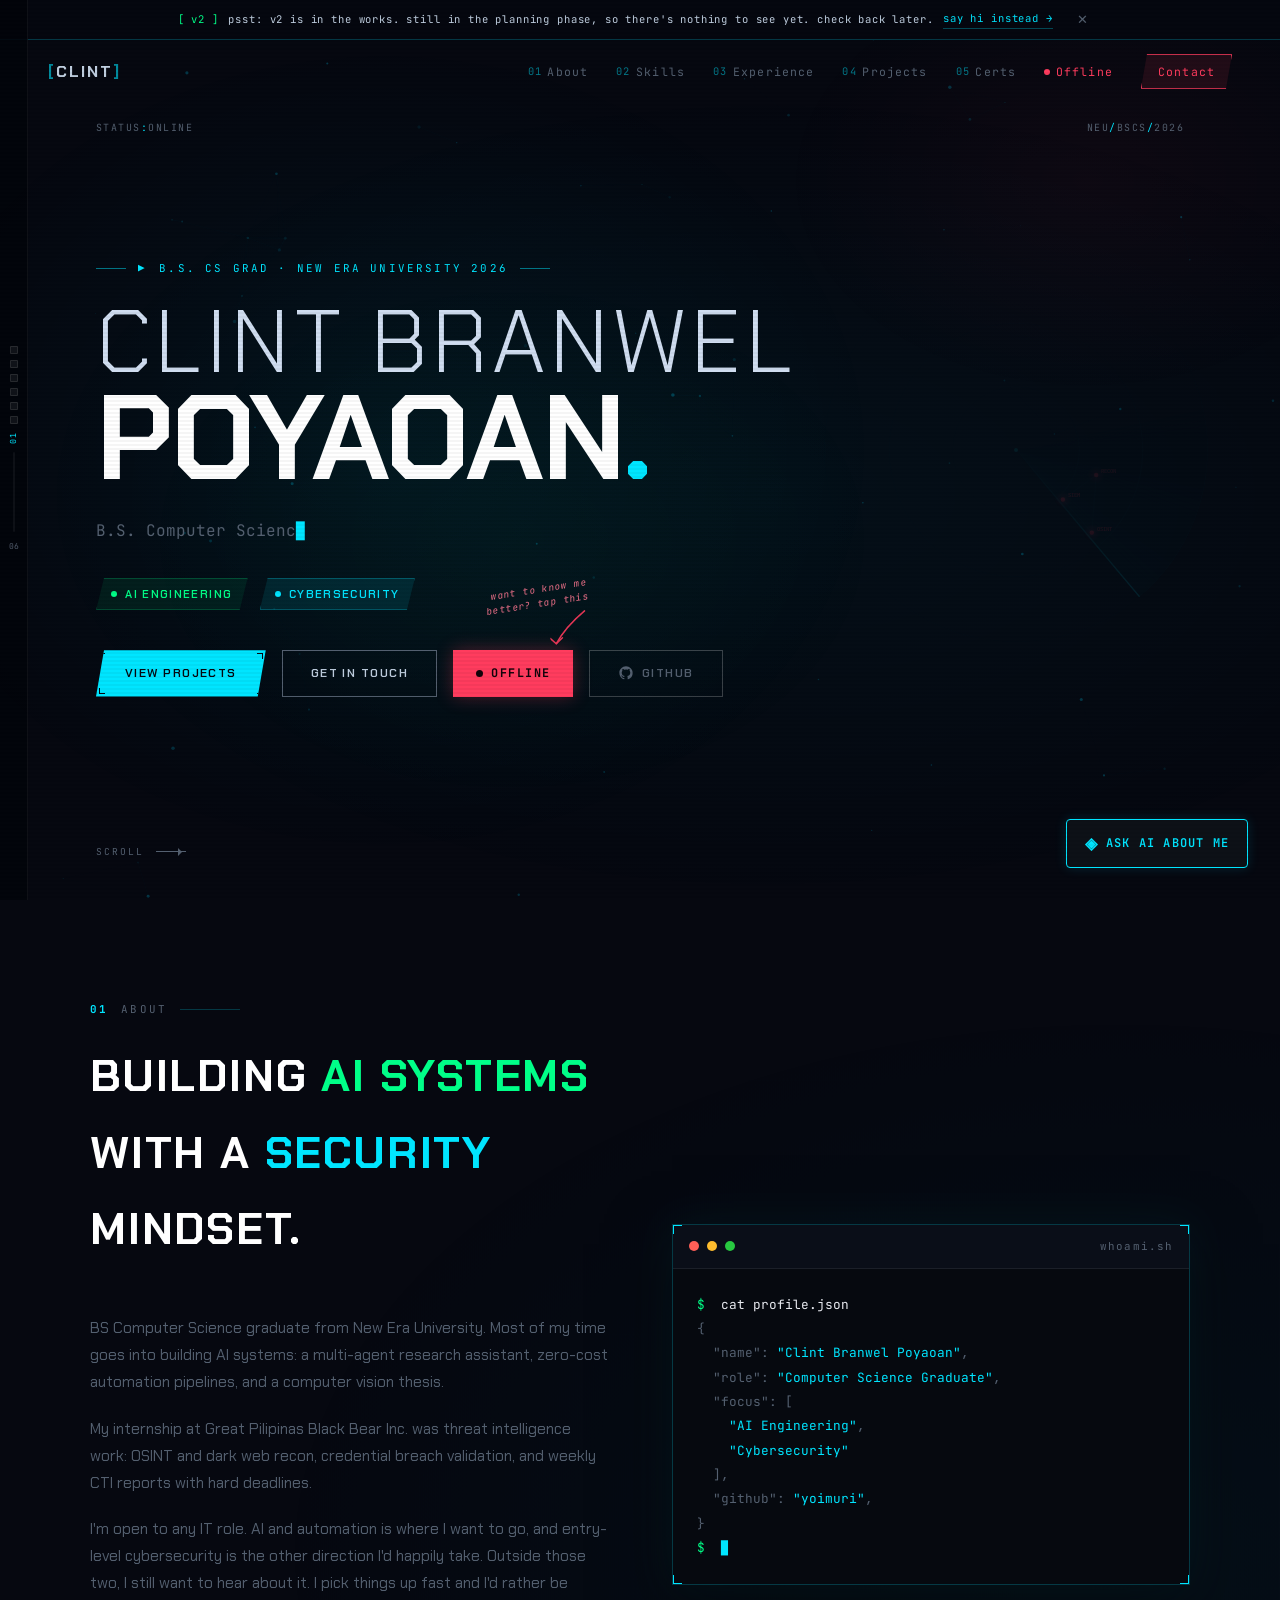
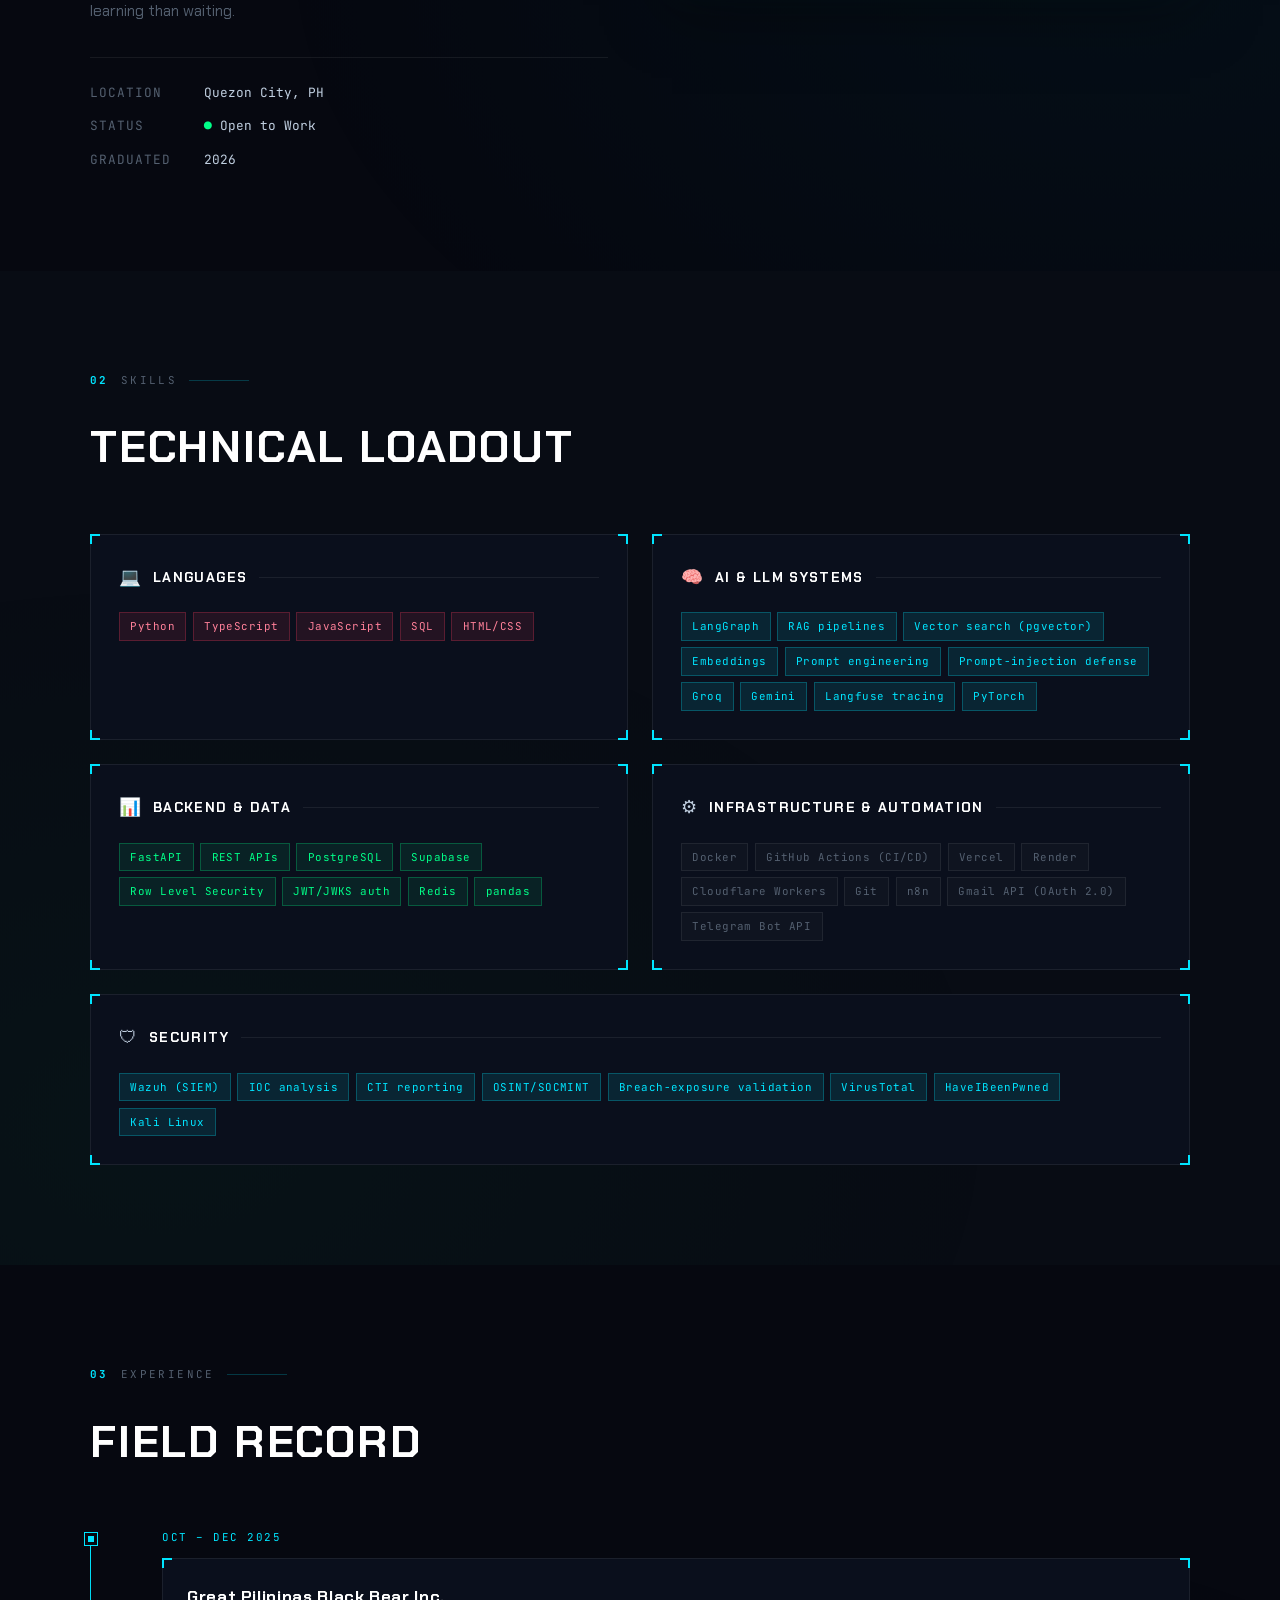
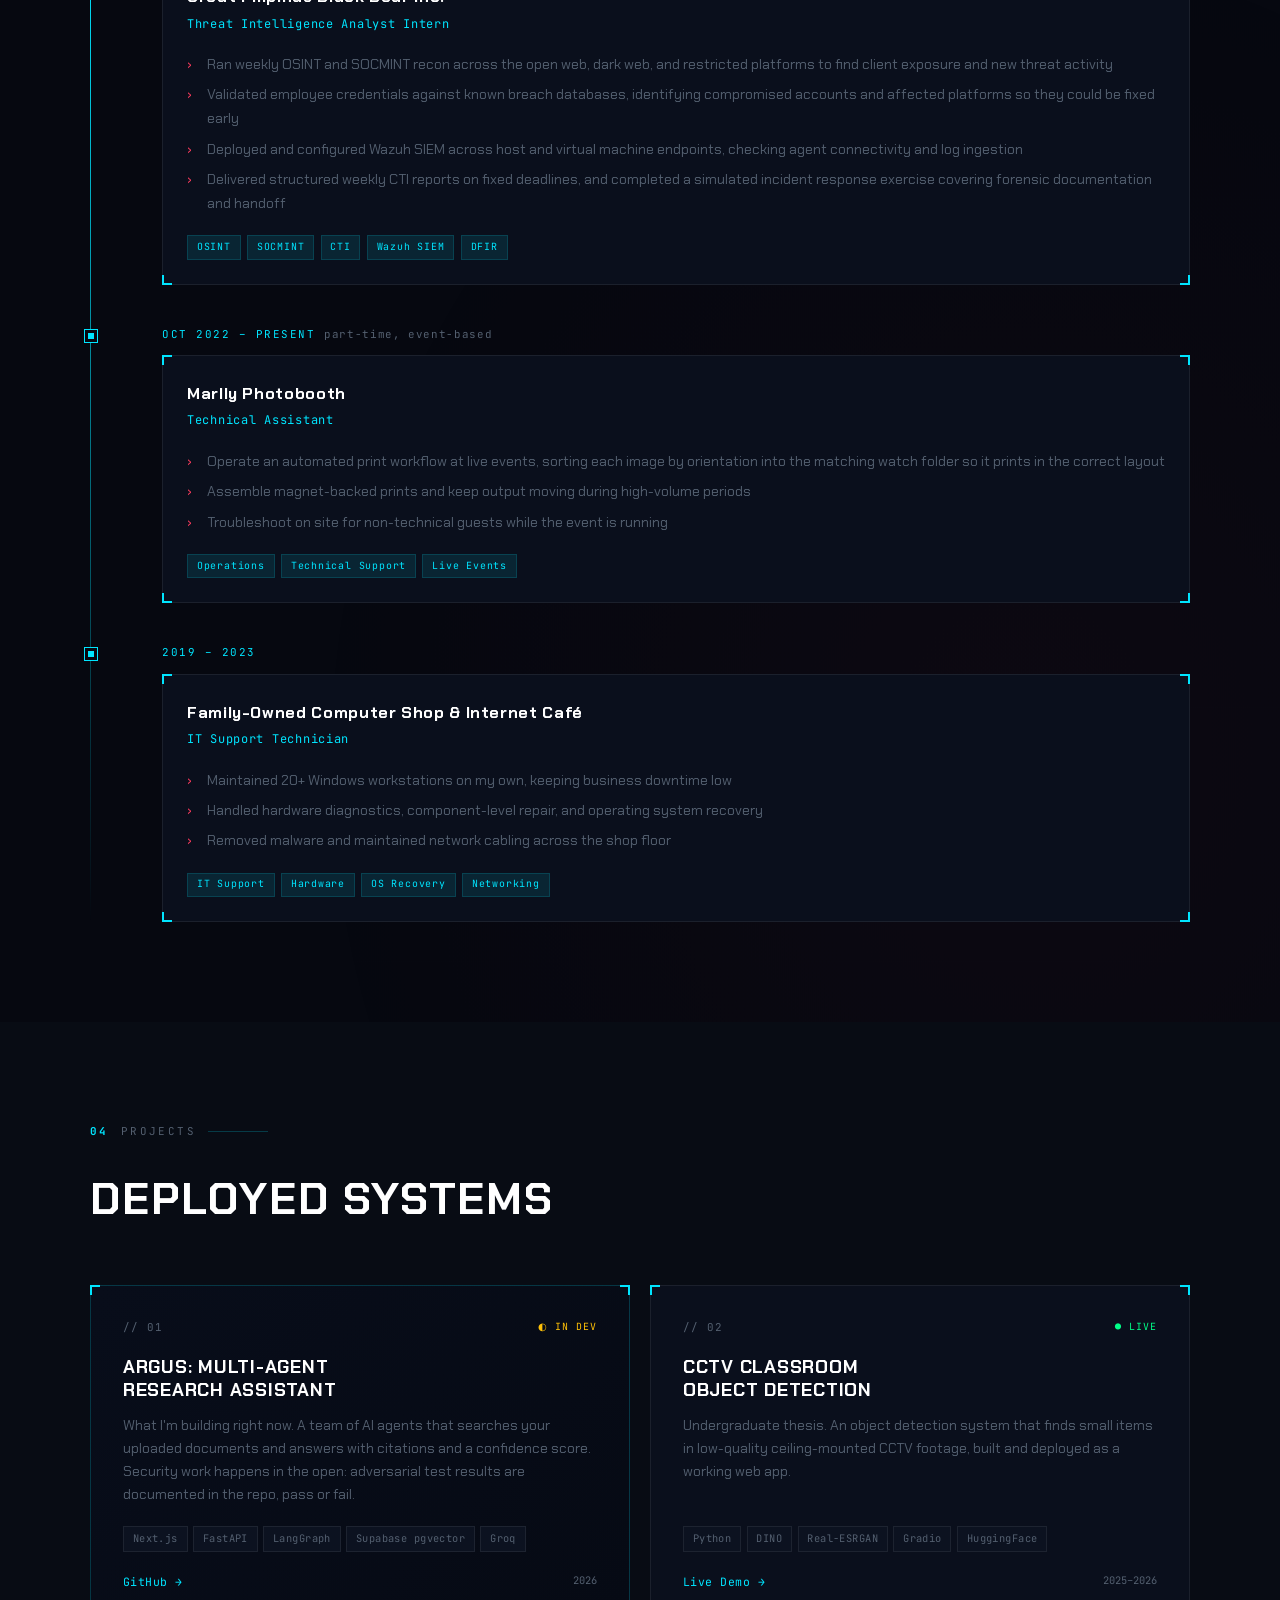
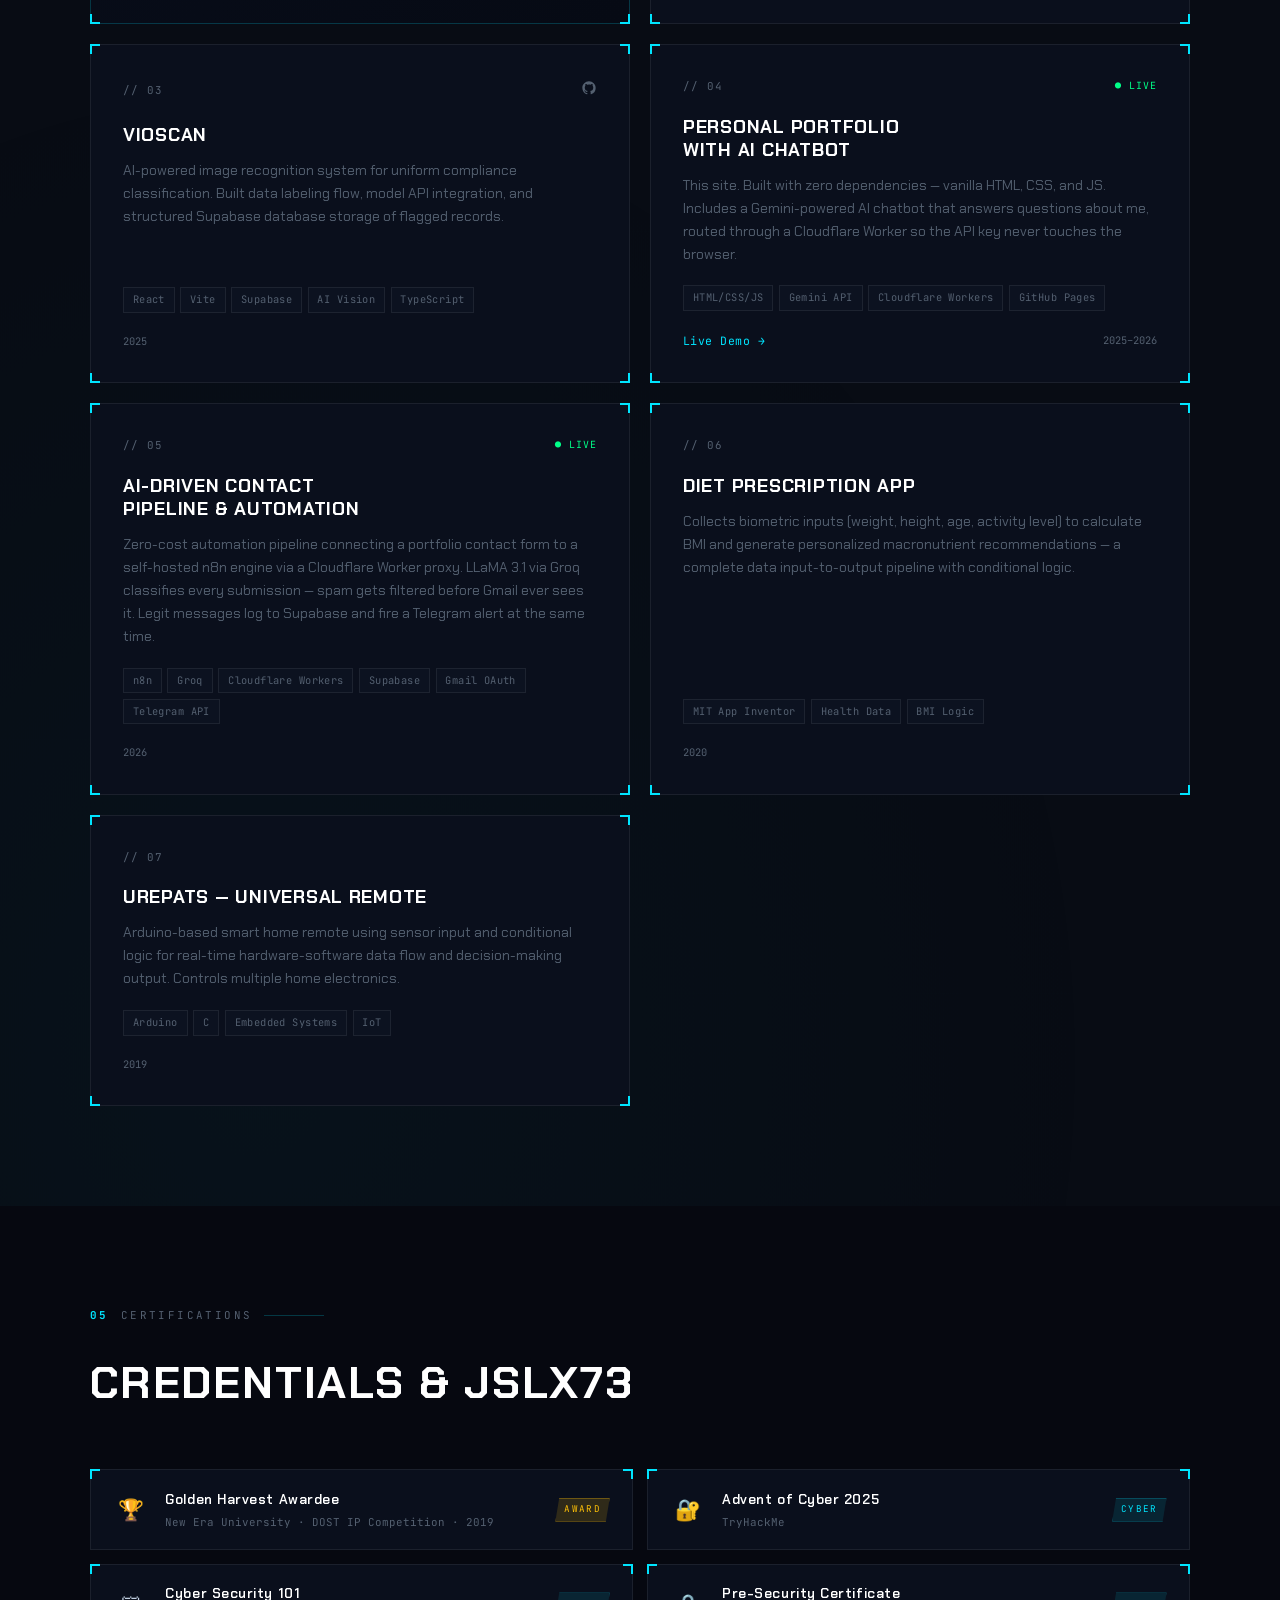
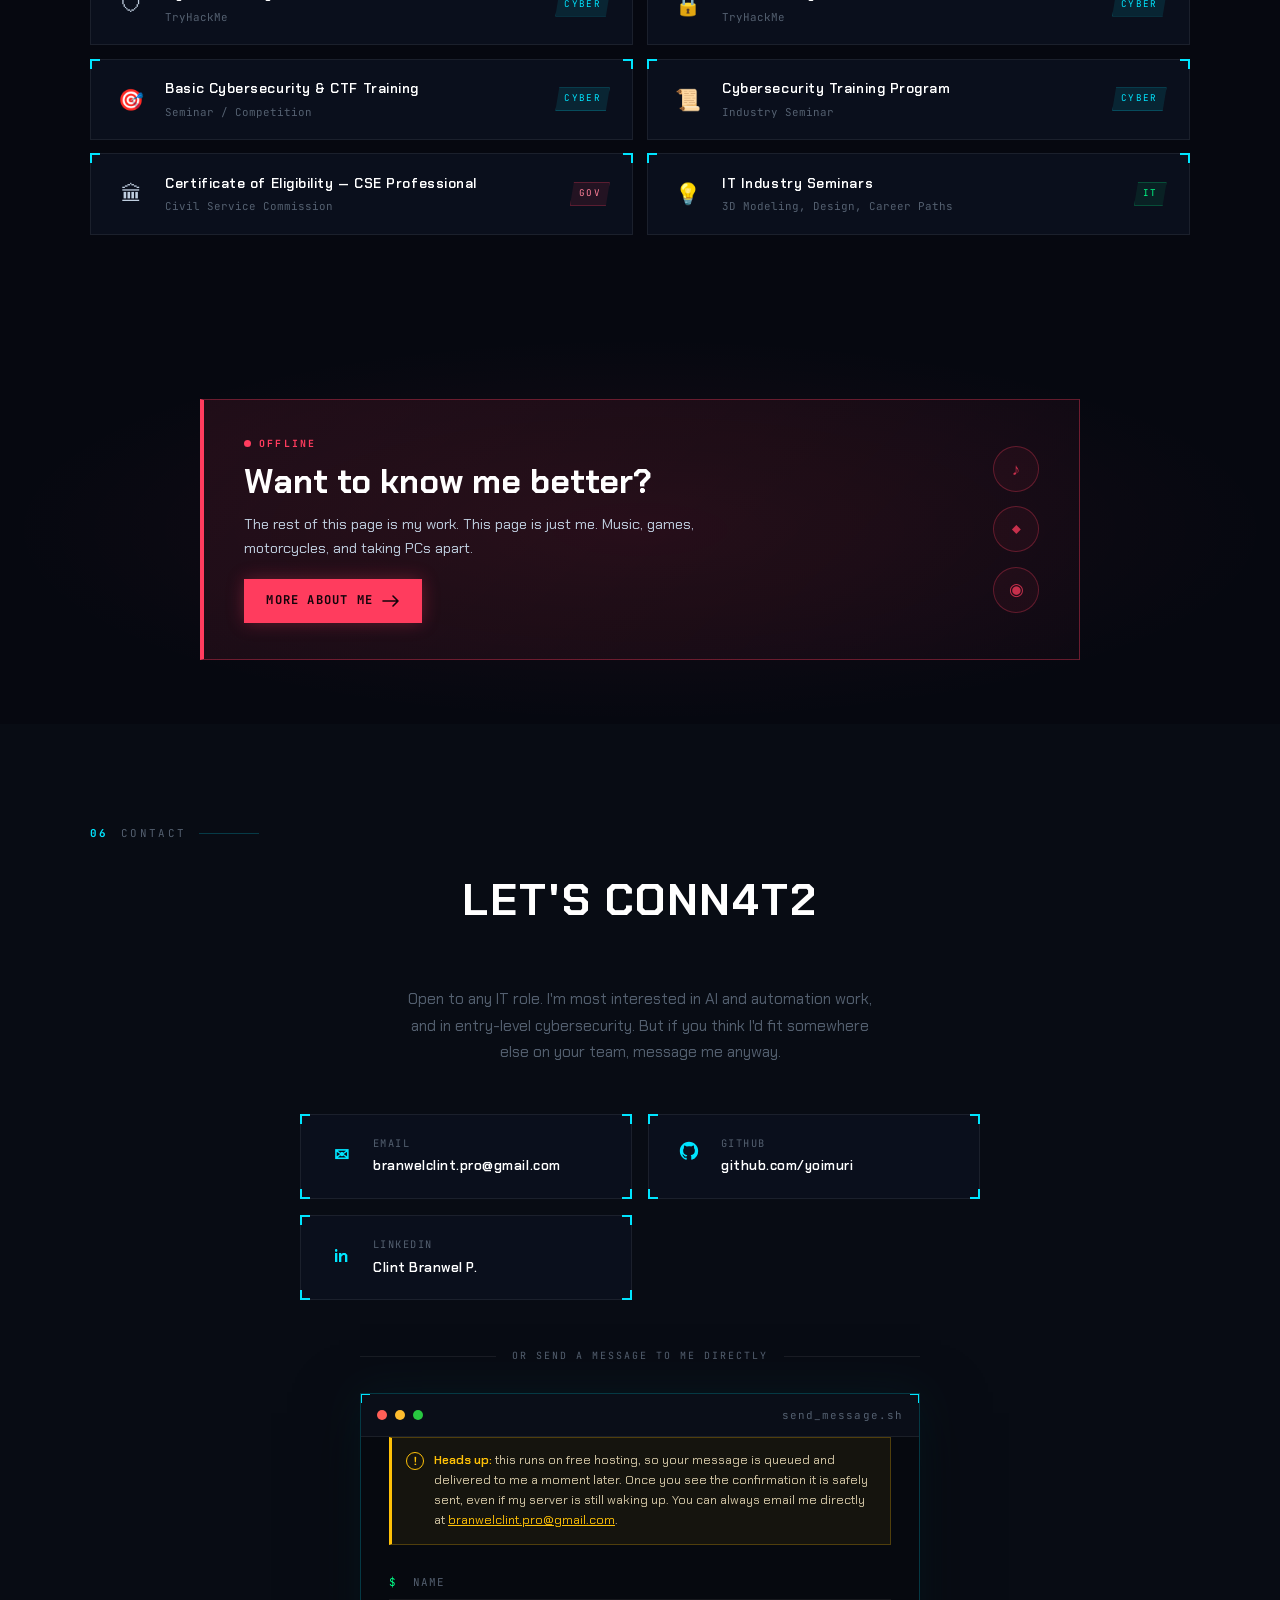
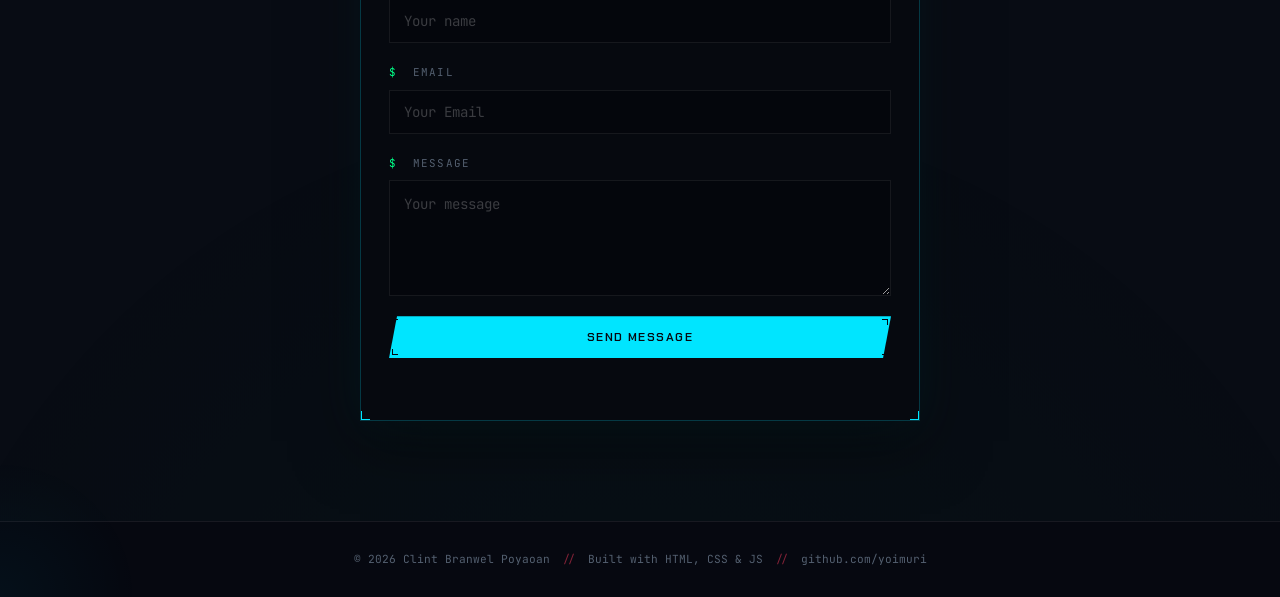
==== commit c1b101ff: "09/24/26 minor update" ====
--- a/index.html
+++ b/index.html
@@ -711,9 +711,10 @@
       <div id="cf-modal-body" class="cf-modal-body">
         <p>Thanks <span id="cf-modal-name">there</span>, I have your message.</p>
         <p class="cf-modal-note">
-          This site runs on free hosting, so my server may need a minute or two to
-          wake up before your message reaches my inbox. It is safely stored either
-          way, and it will not be lost while that happens.
+          This site runs on free hosting, so if my server was asleep it usually
+          takes about 2 to 5 minutes to wake up and deliver your message. Once in
+          a while it can take a bit longer. Either way it is safely stored and
+          keeps retrying on its own, so it will not be lost.
         </p>
         <p class="cf-modal-note">
           I reply by email, usually within a day or two.
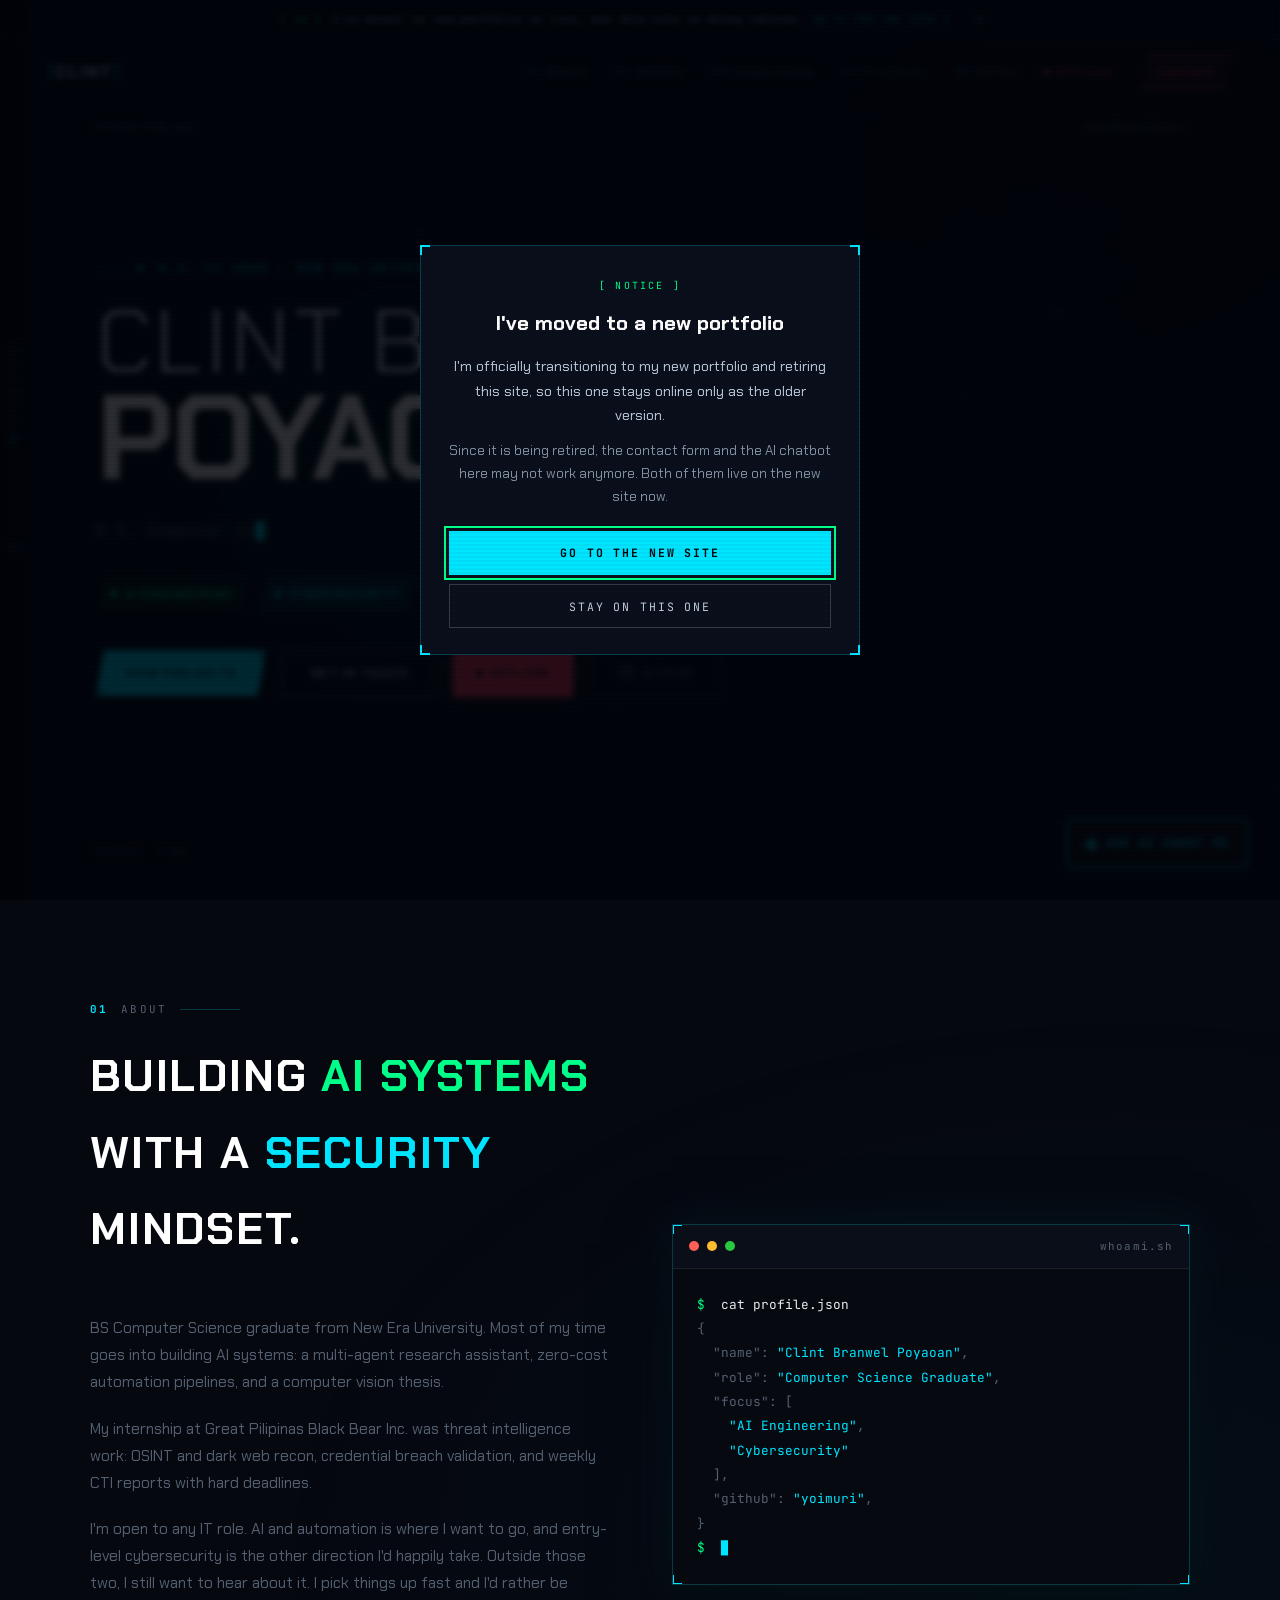
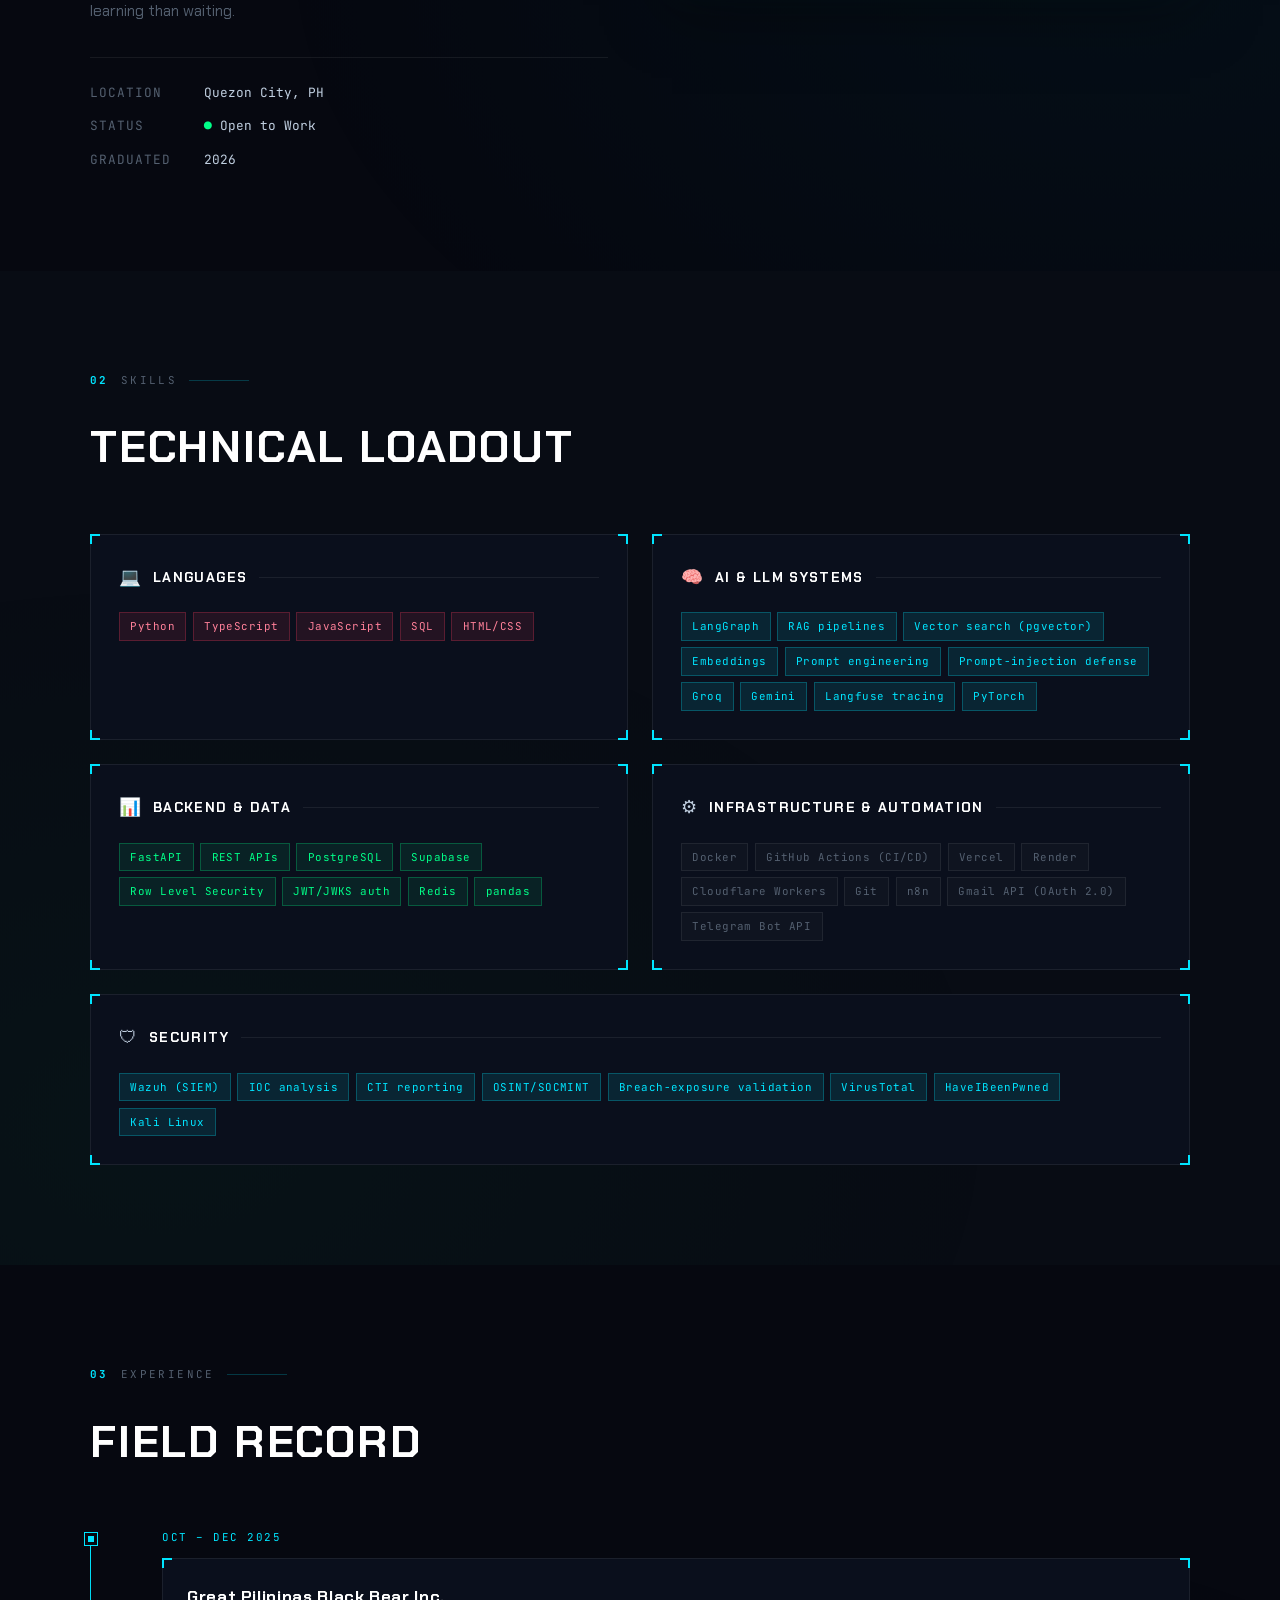
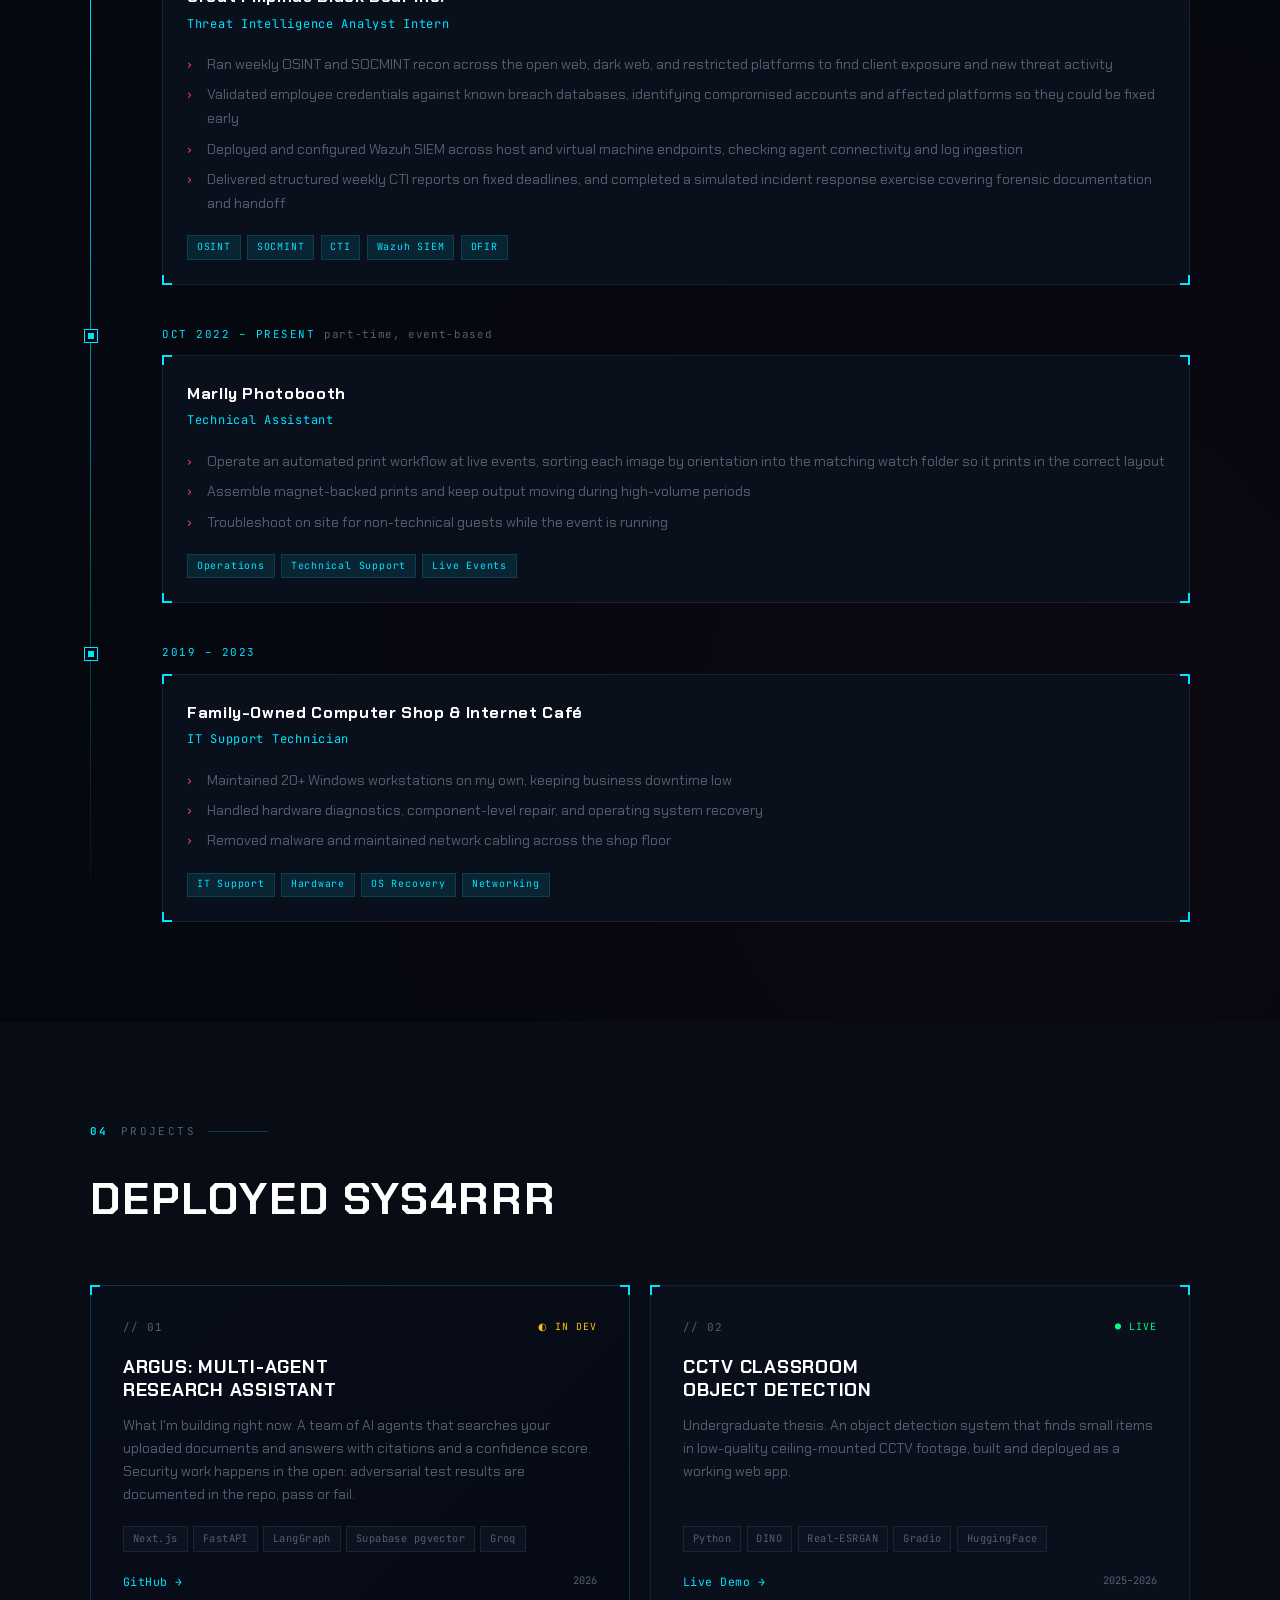
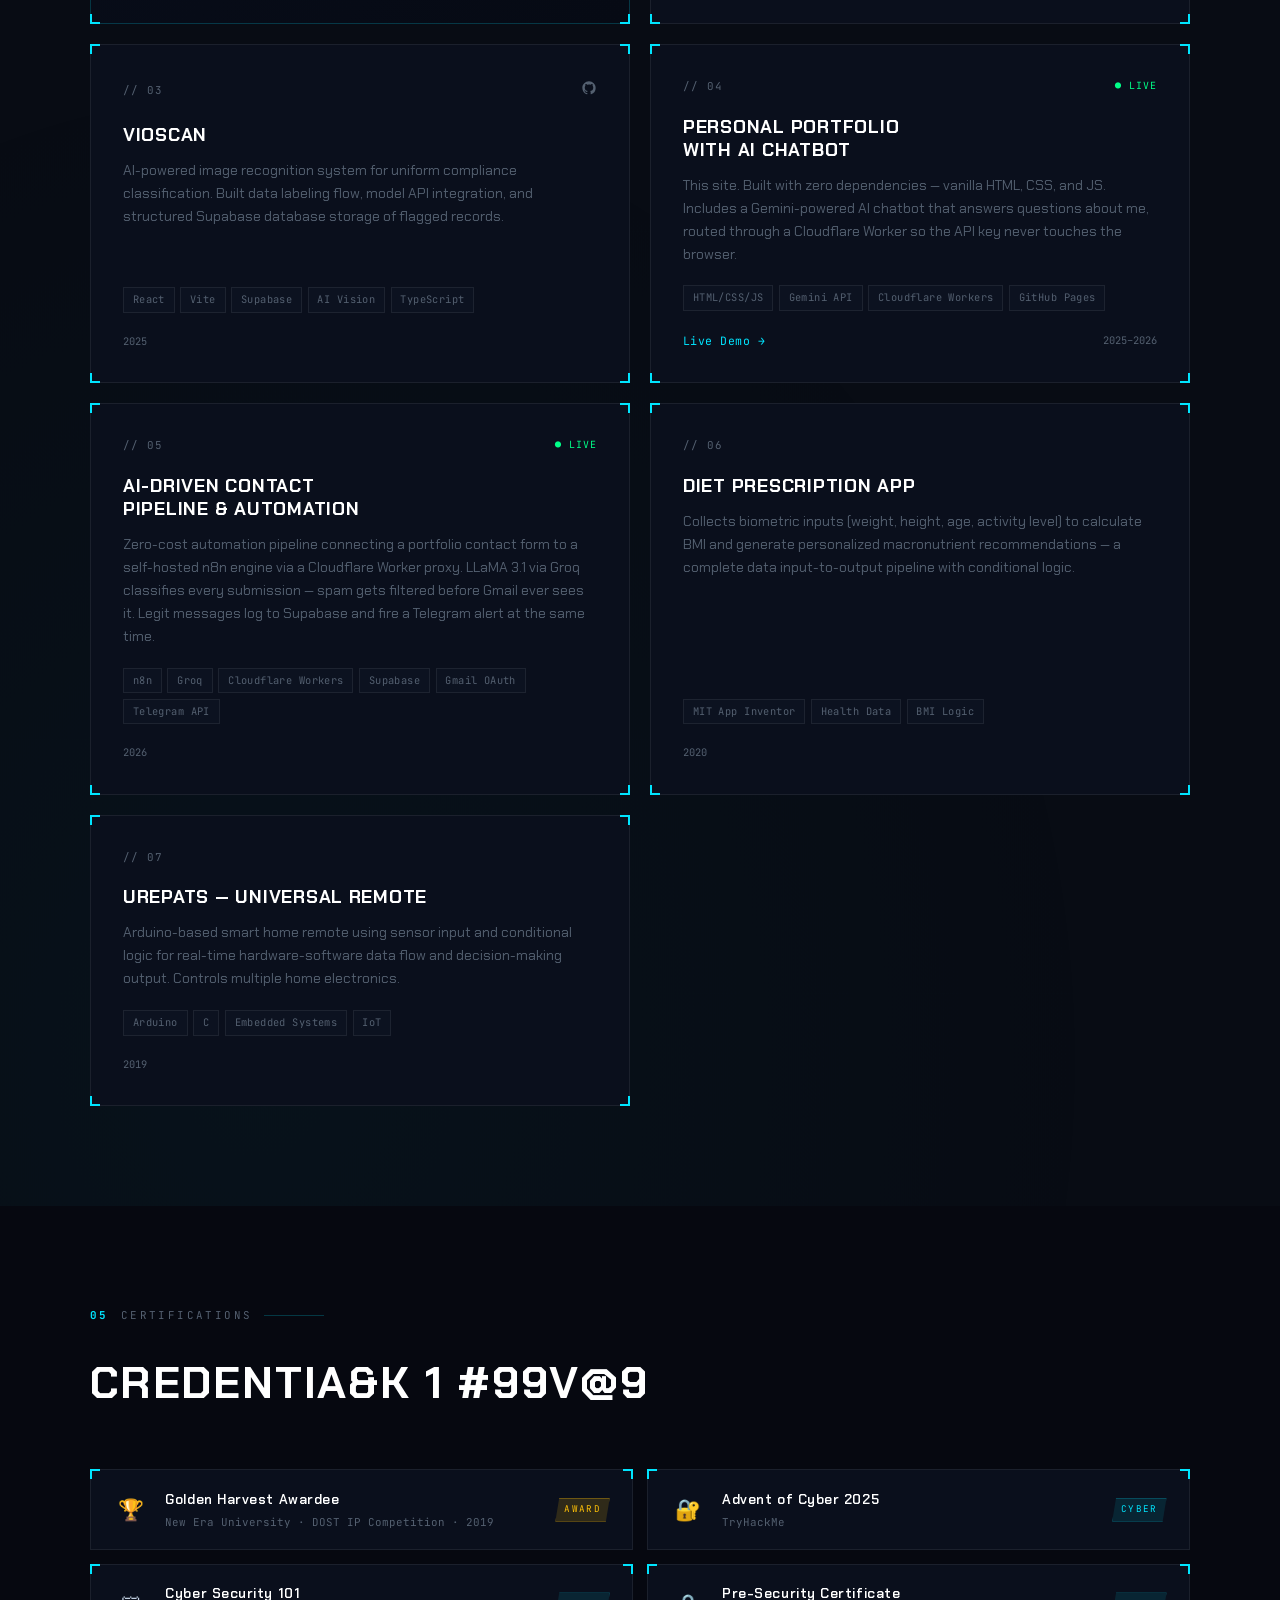
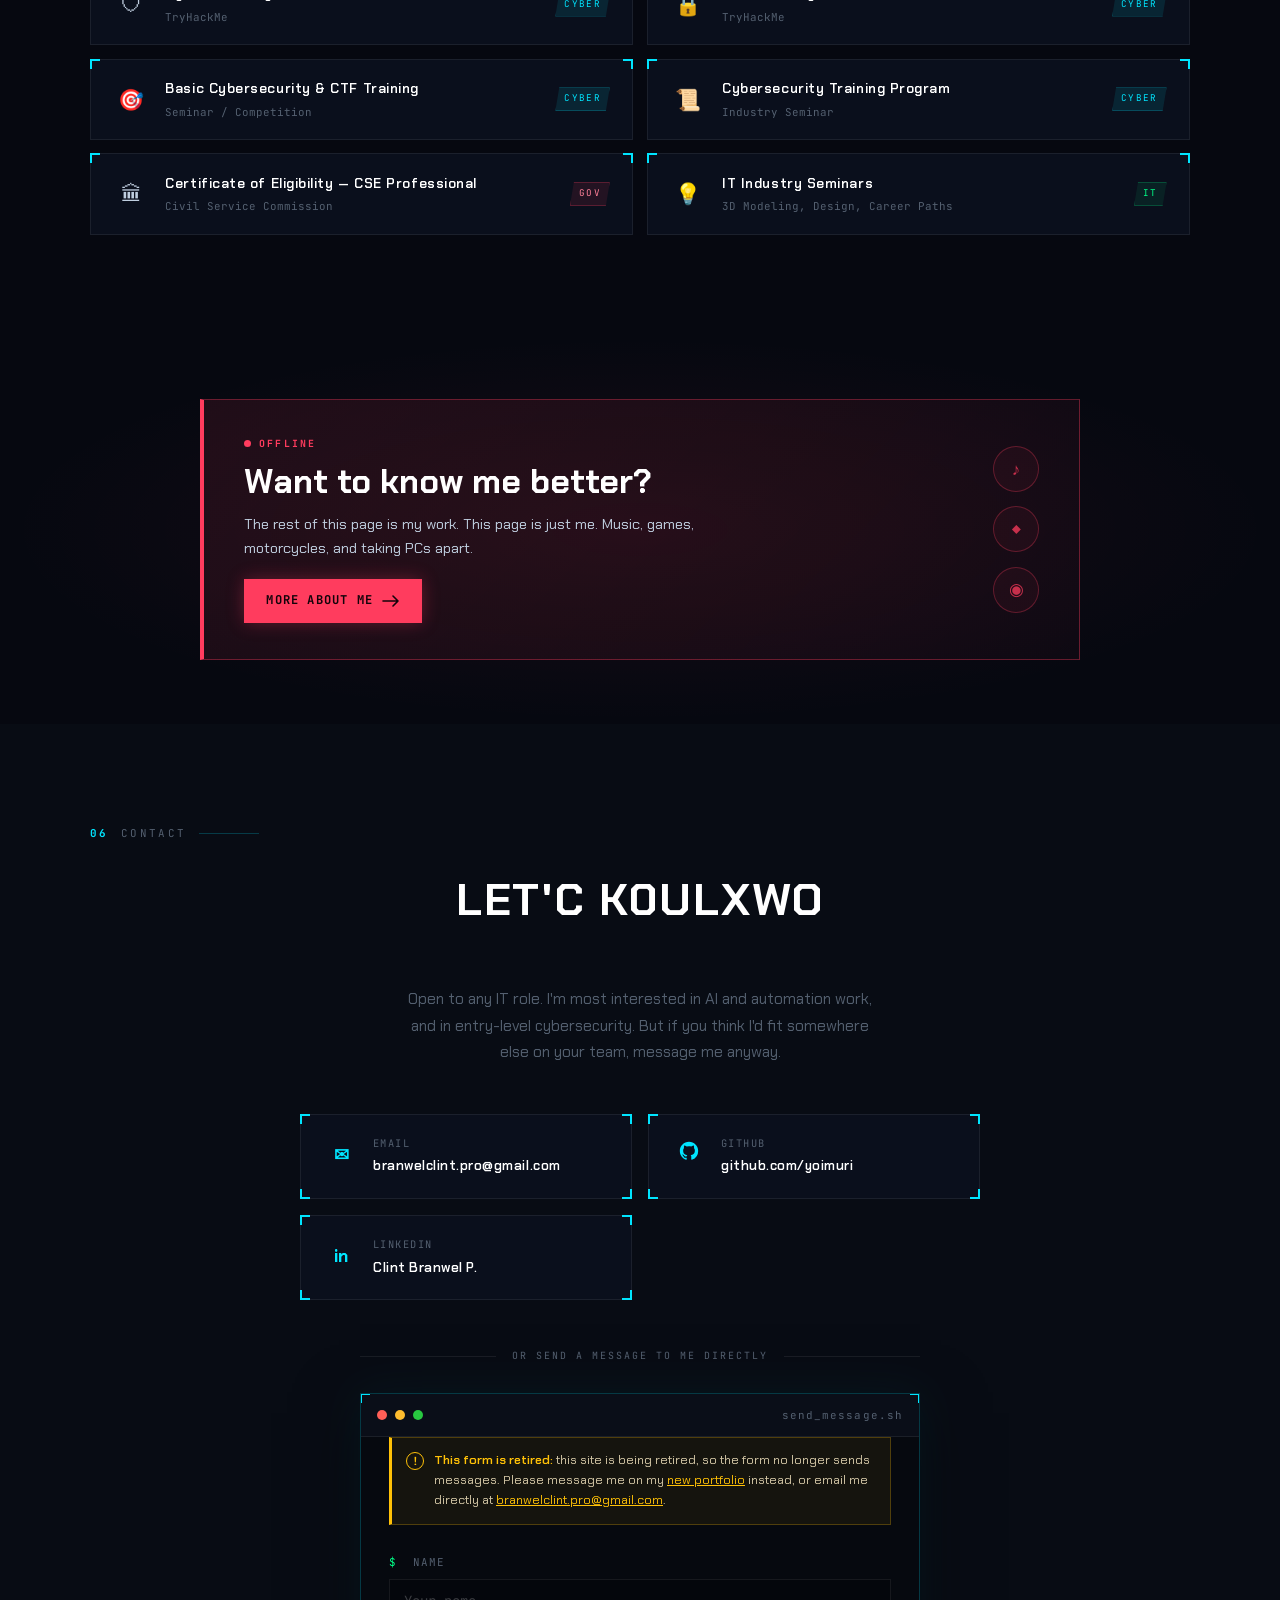
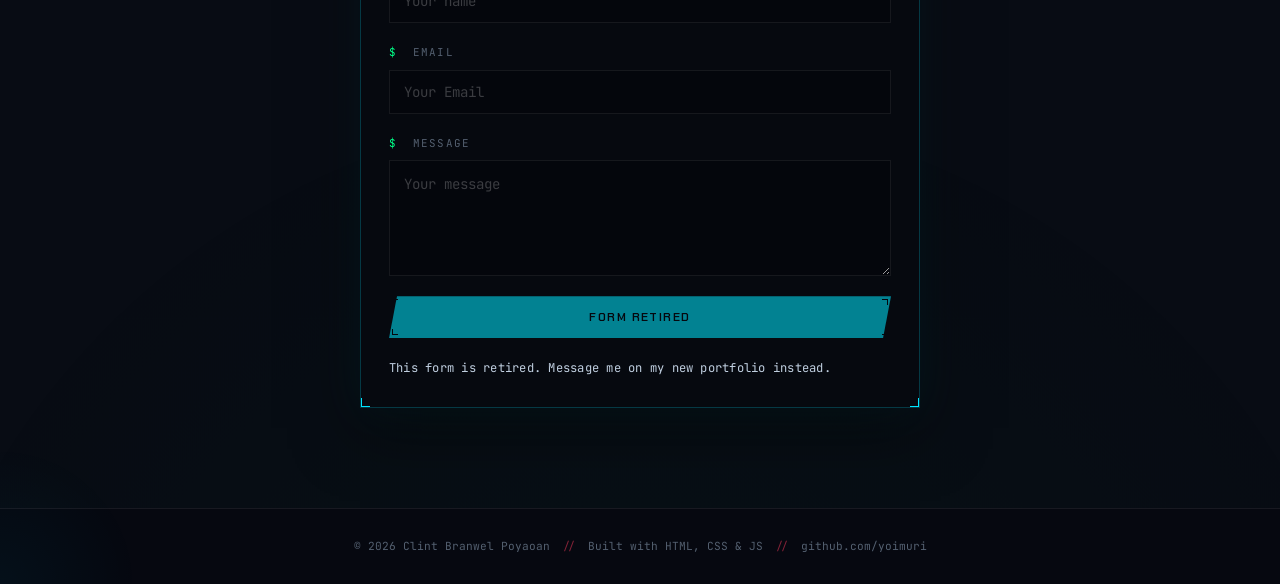
==== commit 952c9d5a: "Retire v1: point visitors to the new portfolio" ====
--- a/index.html
+++ b/index.html
@@ -14,10 +14,10 @@
   <div id="update-banner" class="update-banner" hidden>
     <span class="ub-tag">[ v2 ]</span>
     <span class="ub-text">
-      <span class="ub-long">psst: v2 is in the works. still in the planning phase, so there's nothing to see yet. check back later.</span>
-      <span class="ub-short">v2 in planning.</span>
+      <span class="ub-long">I've moved: my new portfolio is live, and this site is being retired.</span>
+      <span class="ub-short">I've moved to v2.</span>
     </span>
-    <a href="#contact" class="ub-link">say hi instead →</a>
+    <a href="https://yoimuri.vercel.app/" class="ub-link">go to the new site →</a>
     <button id="ub-close" class="ub-close" aria-label="Dismiss update notice">✕</button>
   </div>
 
@@ -657,10 +657,10 @@
           </div>
           <p class="form-notice">
             <span class="form-notice-icon" aria-hidden="true">!</span>
-            <span><strong>Heads up:</strong> this runs on free hosting, so your message is queued
-            and delivered to me a moment later. Once you see the confirmation it is safely sent,
-            even if my server is still waking up. You can always email me directly at
-            <a href="mailto:branwelclint.pro@gmail.com">branwelclint.pro@gmail.com</a>.</span>
+            <span><strong>This form is retired:</strong> this site is being retired, so the form
+            no longer sends messages. Please message me on my
+            <a href="https://yoimuri.vercel.app/#contact">new portfolio</a> instead, or email me
+            directly at <a href="mailto:branwelclint.pro@gmail.com">branwelclint.pro@gmail.com</a>.</span>
           </p>
           <form id="contact-form" class="contact-form" novalidate>
             <div class="form-row">
@@ -748,5 +748,7 @@
   <!-- AI chatbot: markup, styles and logic all live in chat-widget.js -->
   <script src="script.js"></script>
   <script src="chat-widget.js"></script>
+  <!-- First-visit notice that this site is retired in favour of the new portfolio -->
+  <script src="retire.js"></script>
 </body>
 </html>
